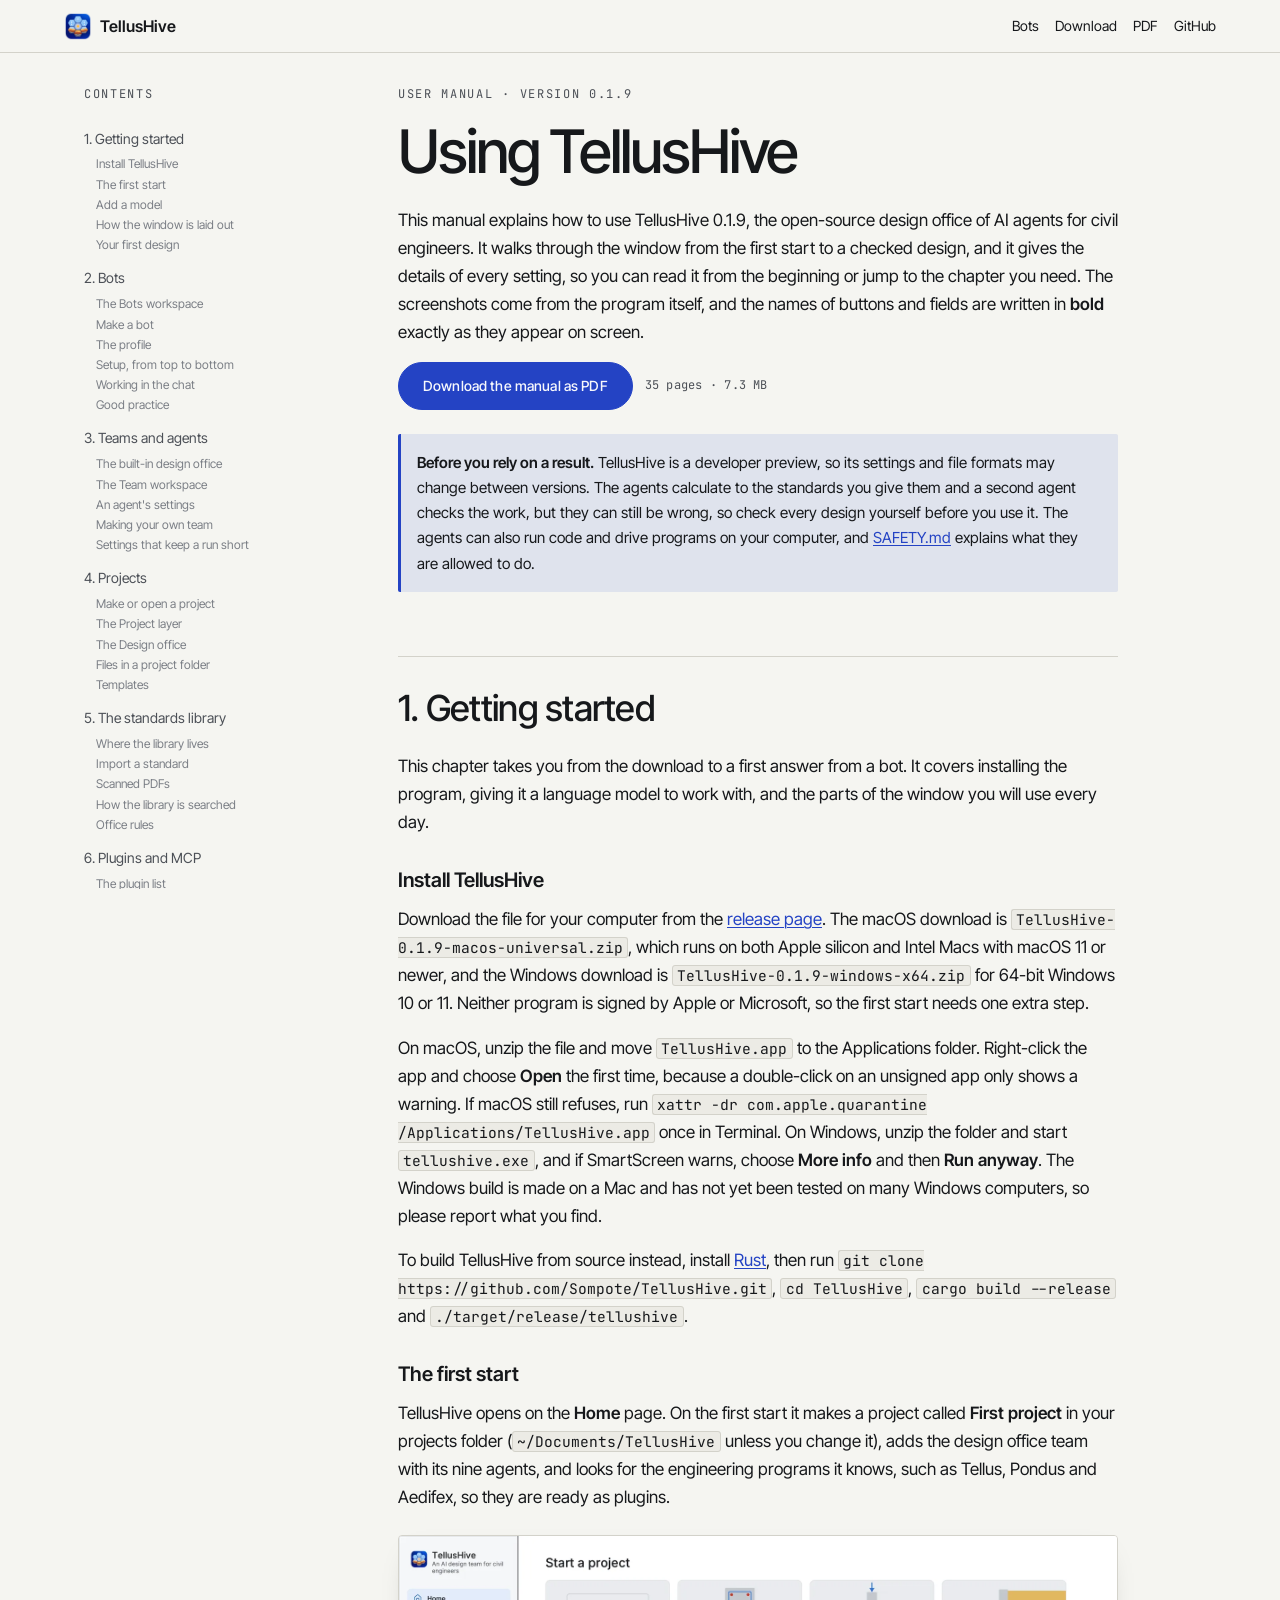
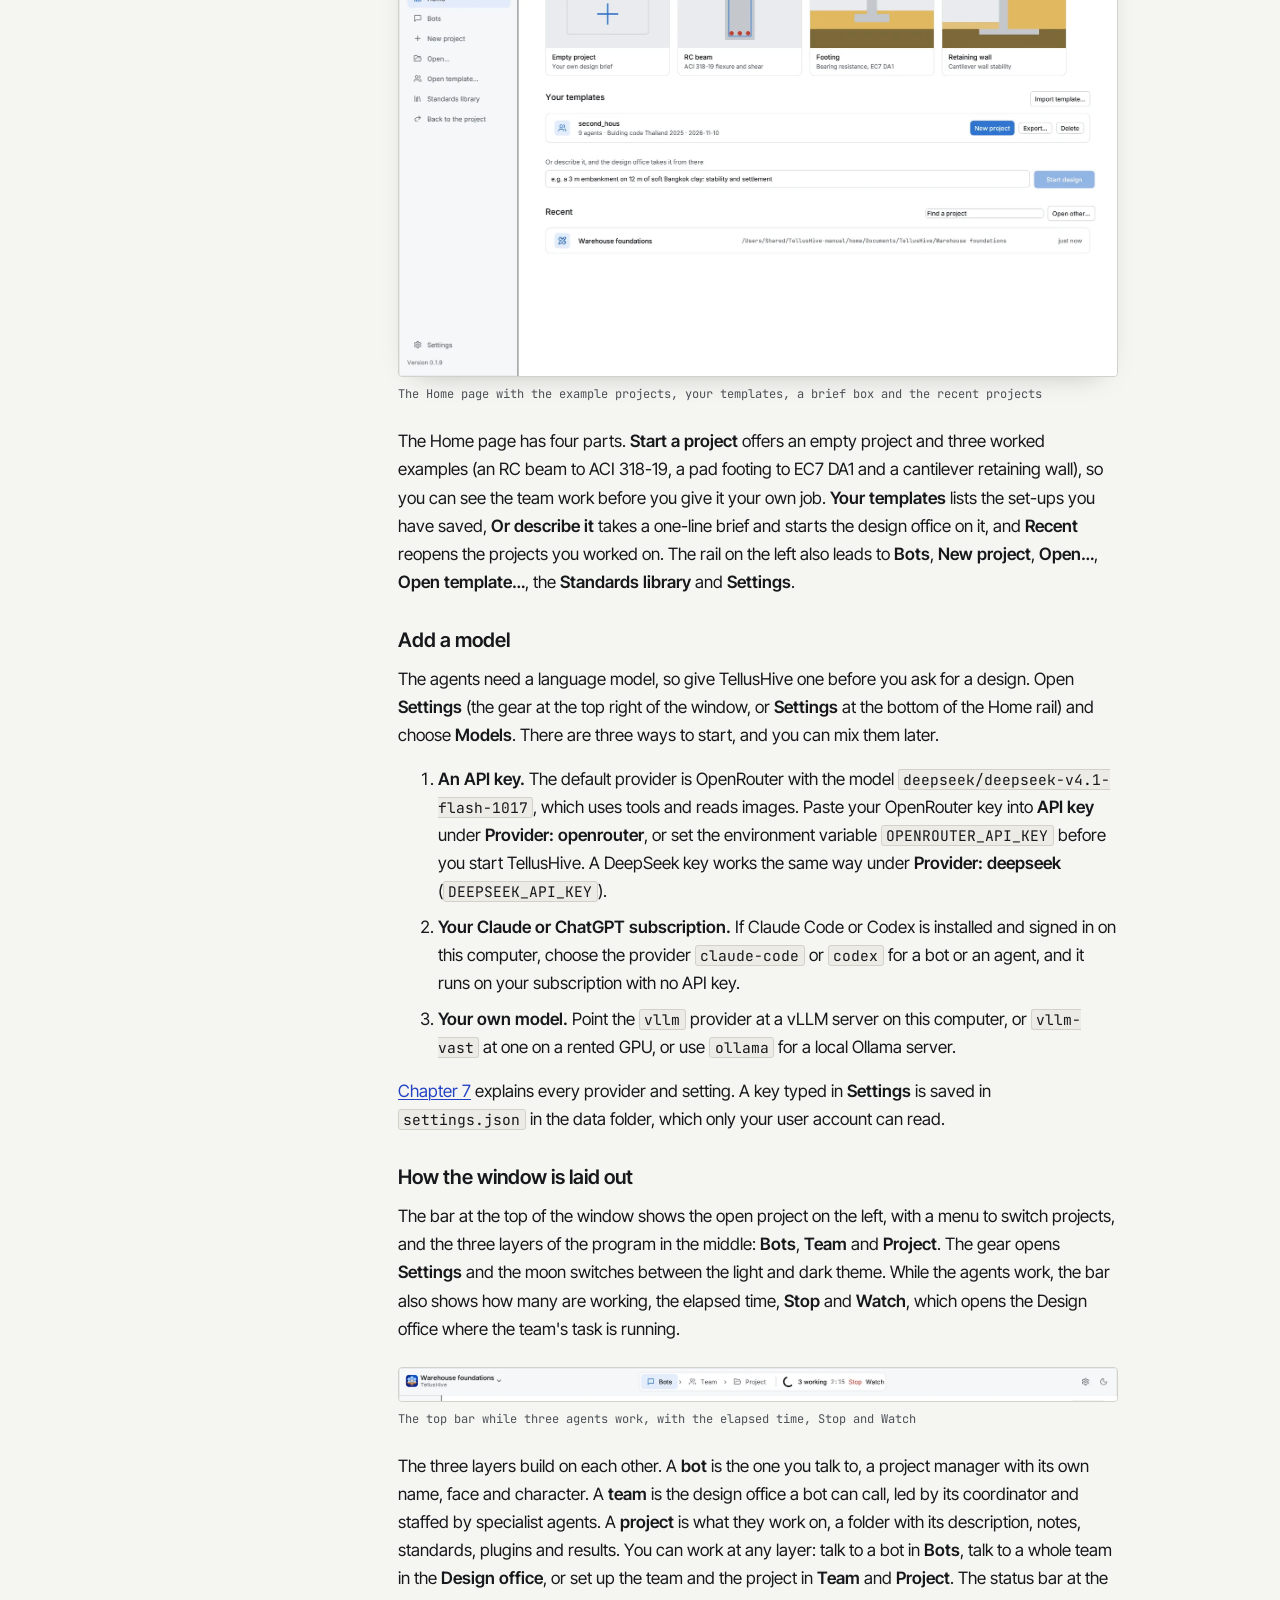
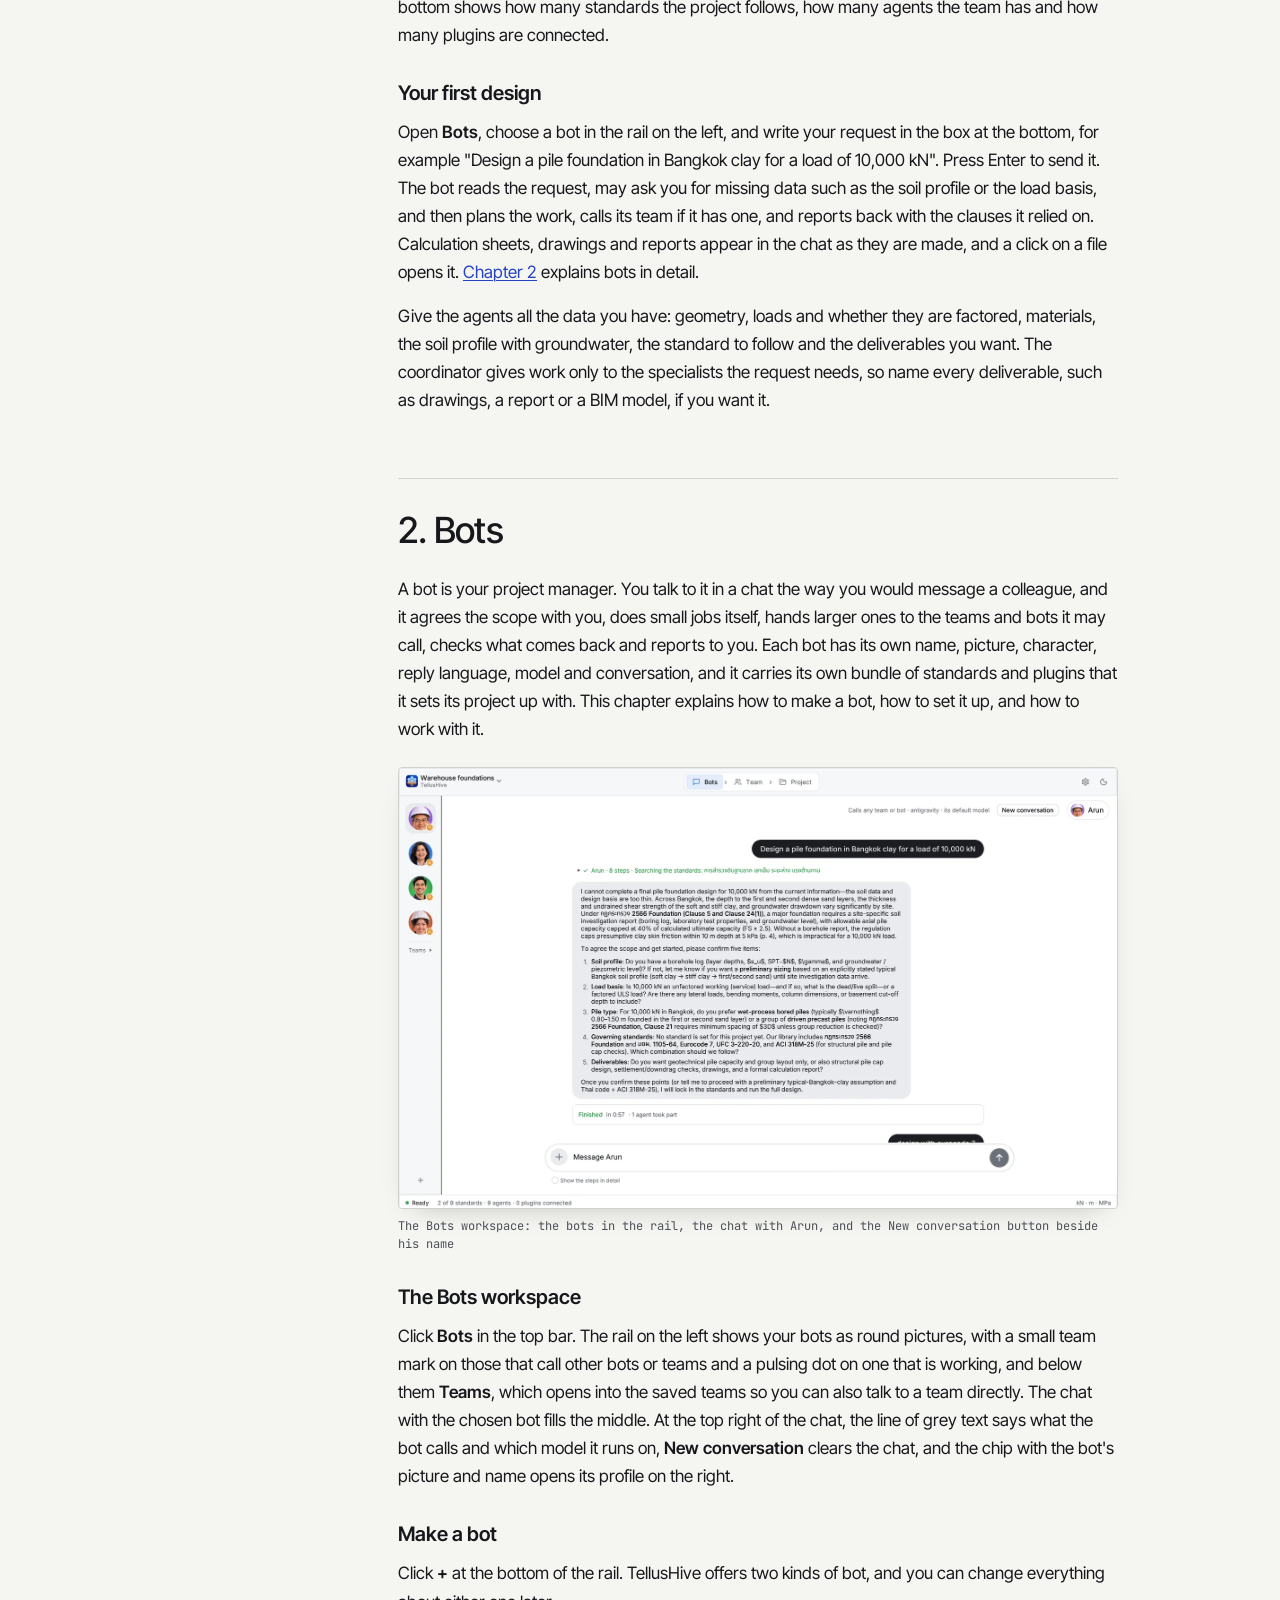
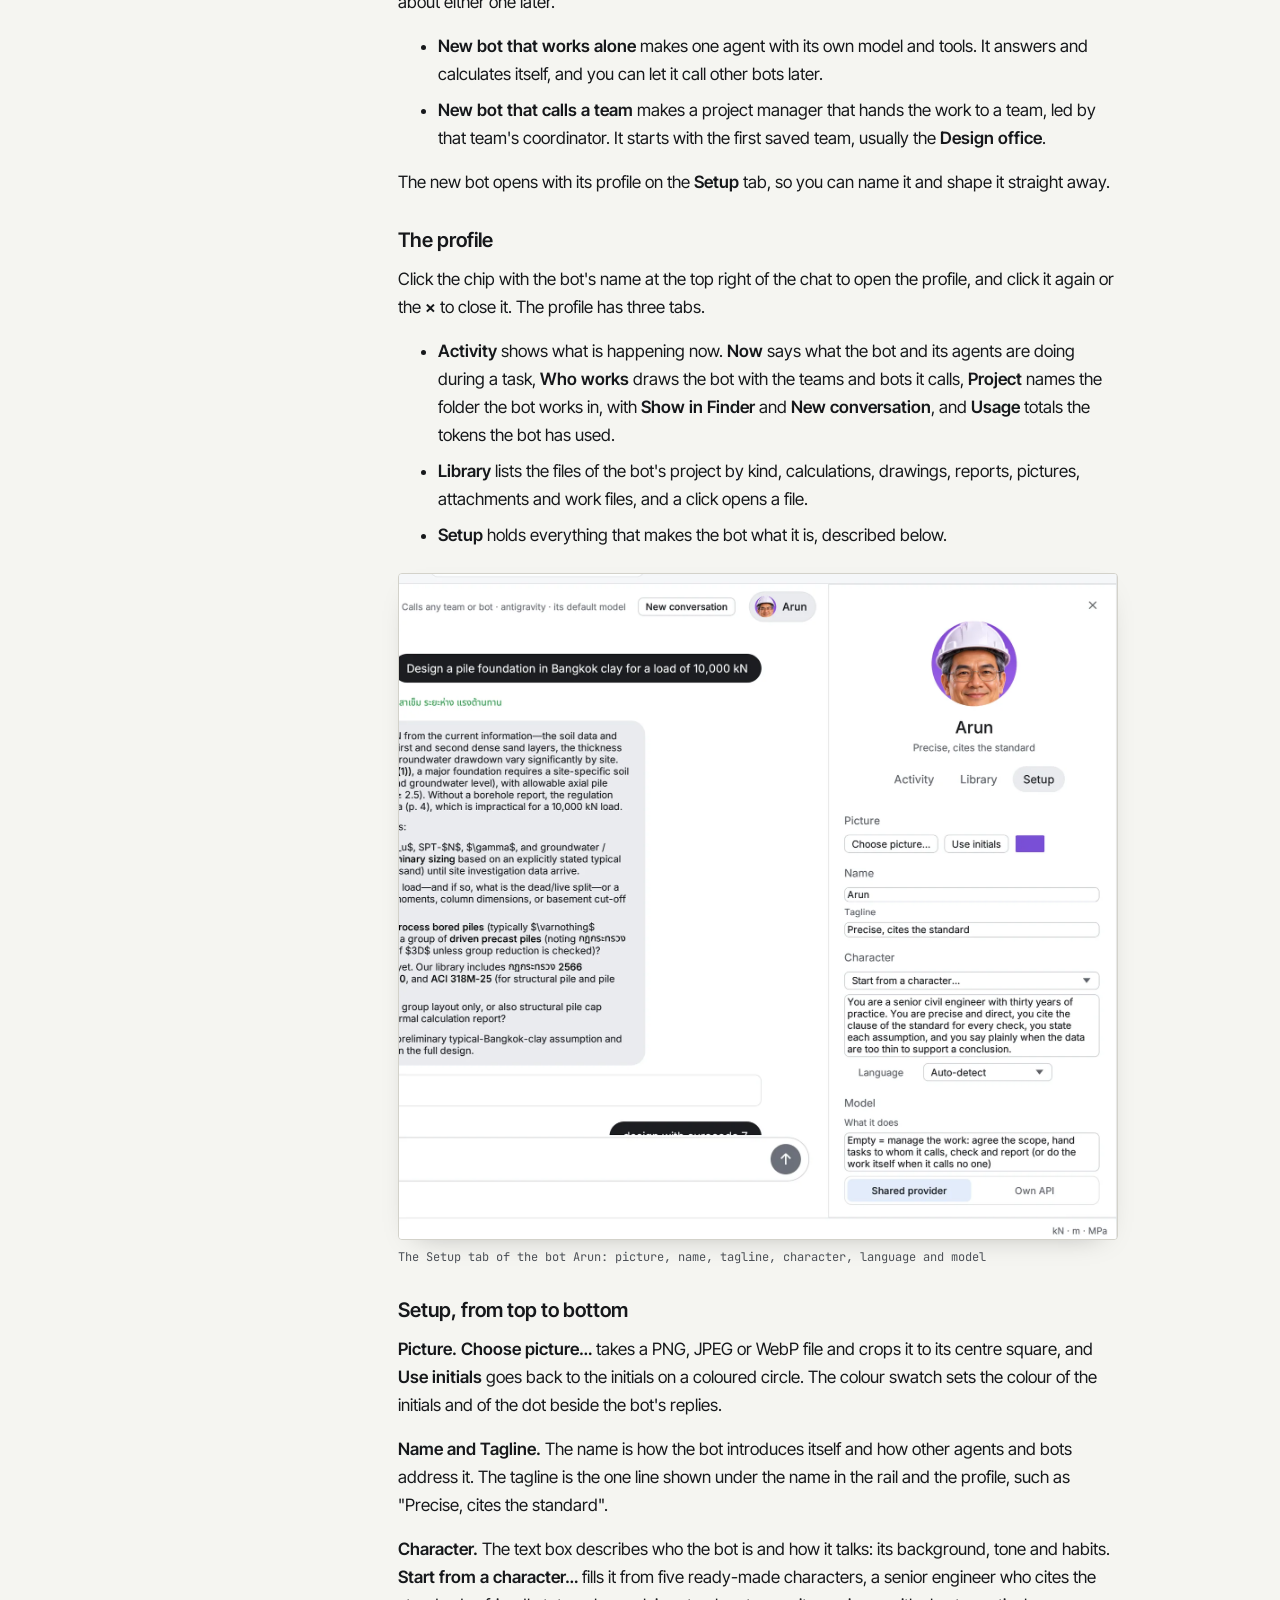
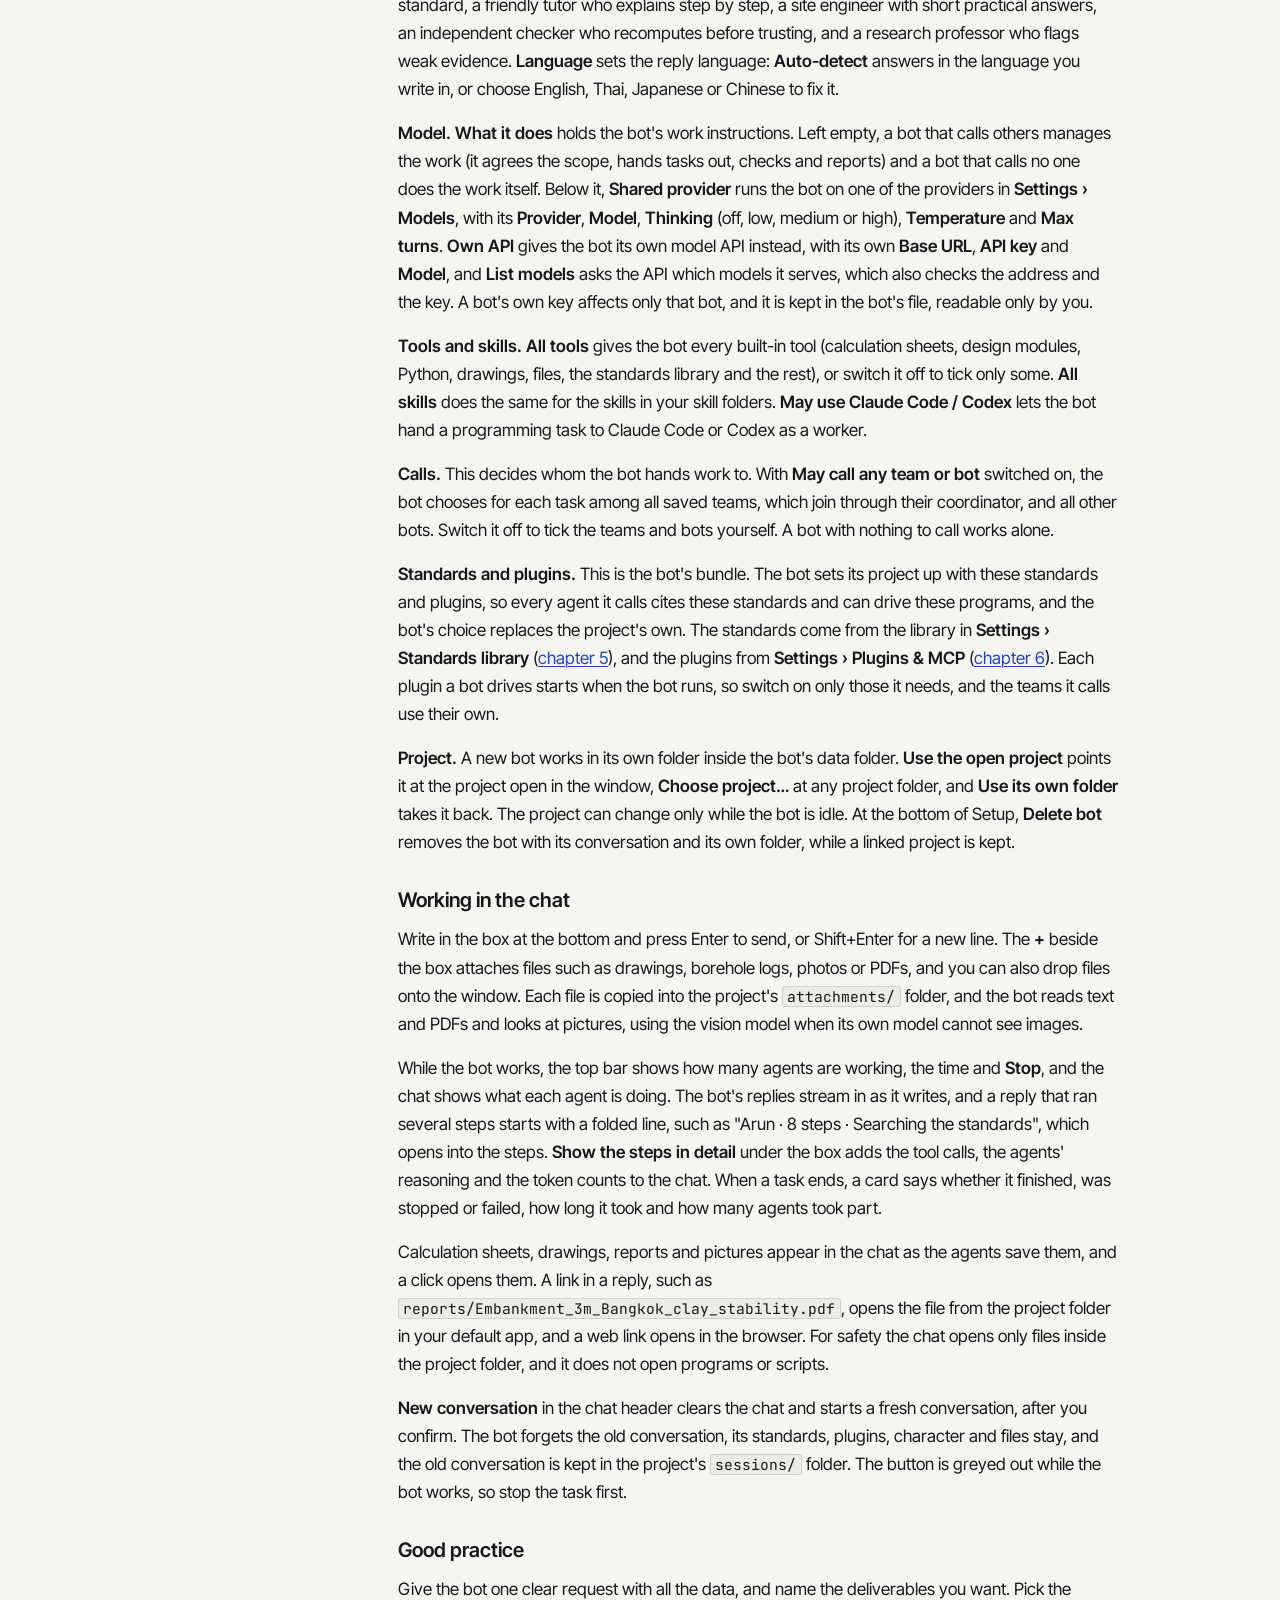
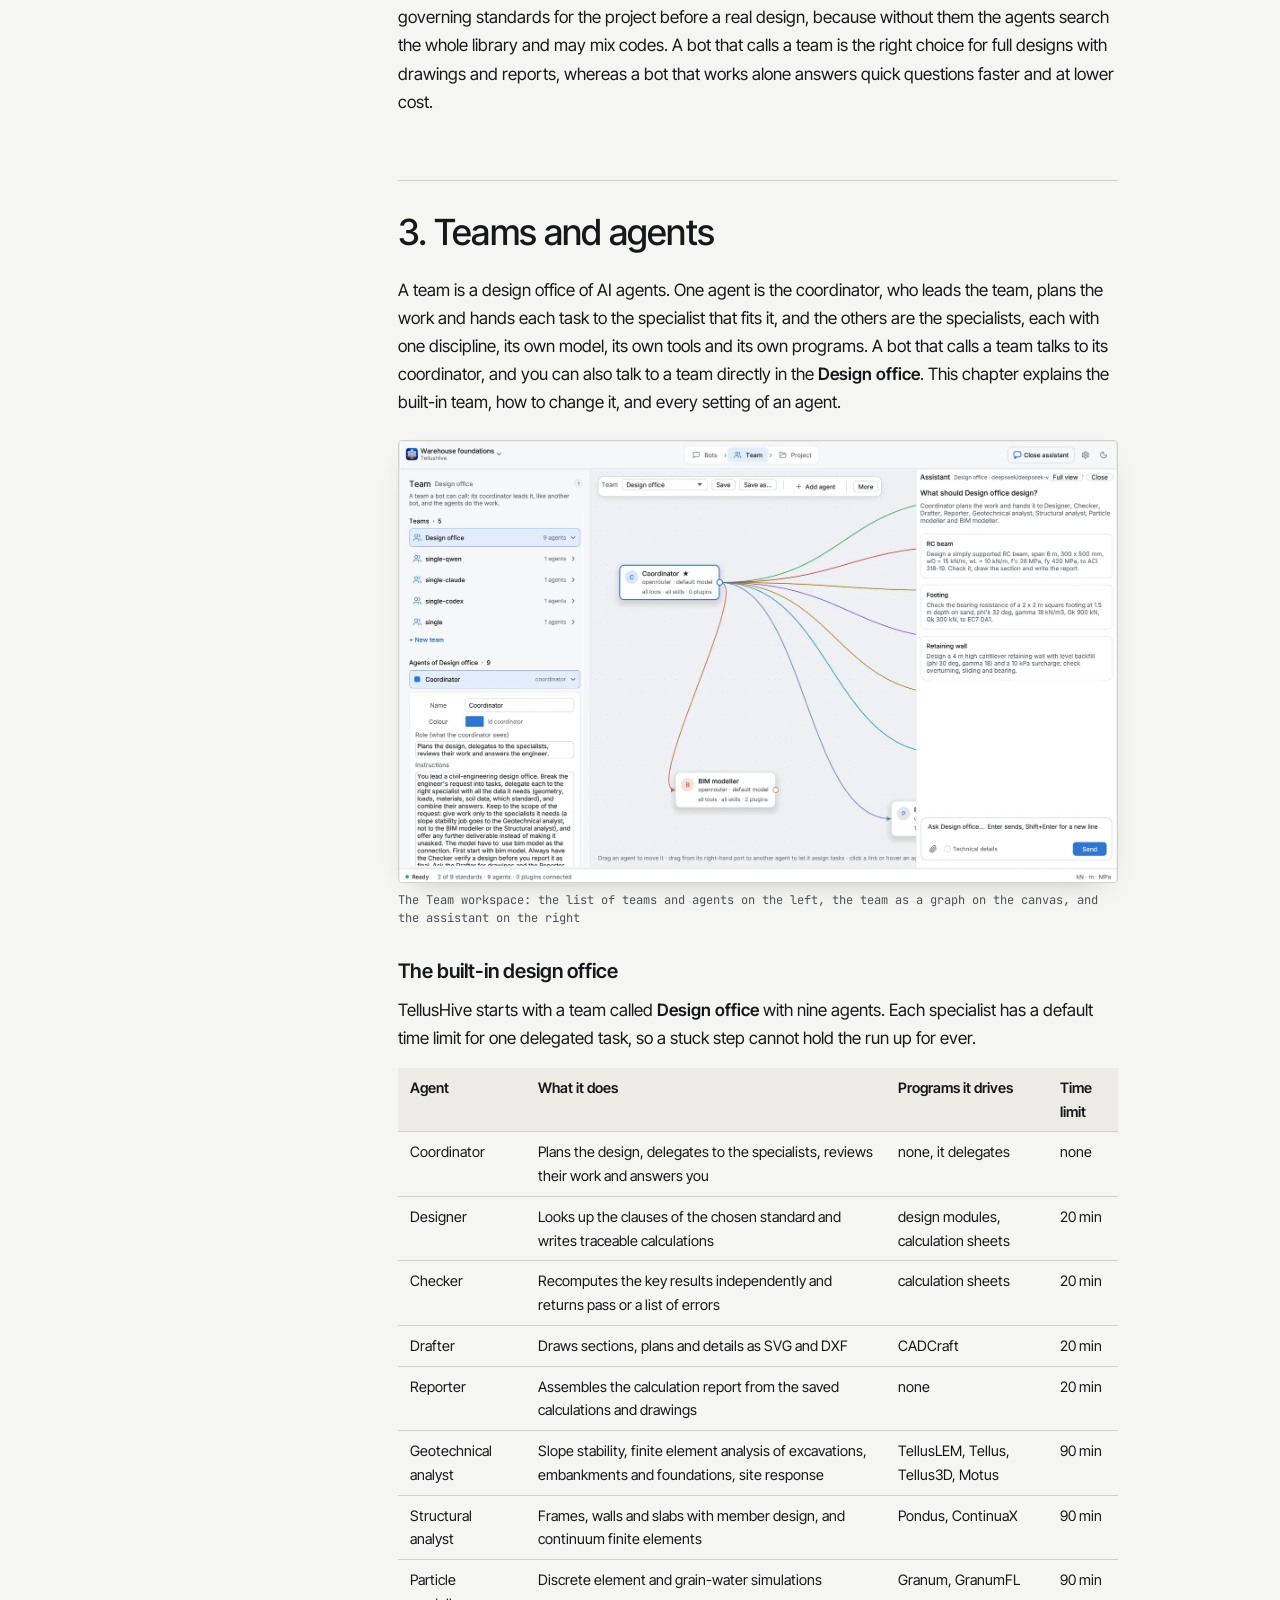
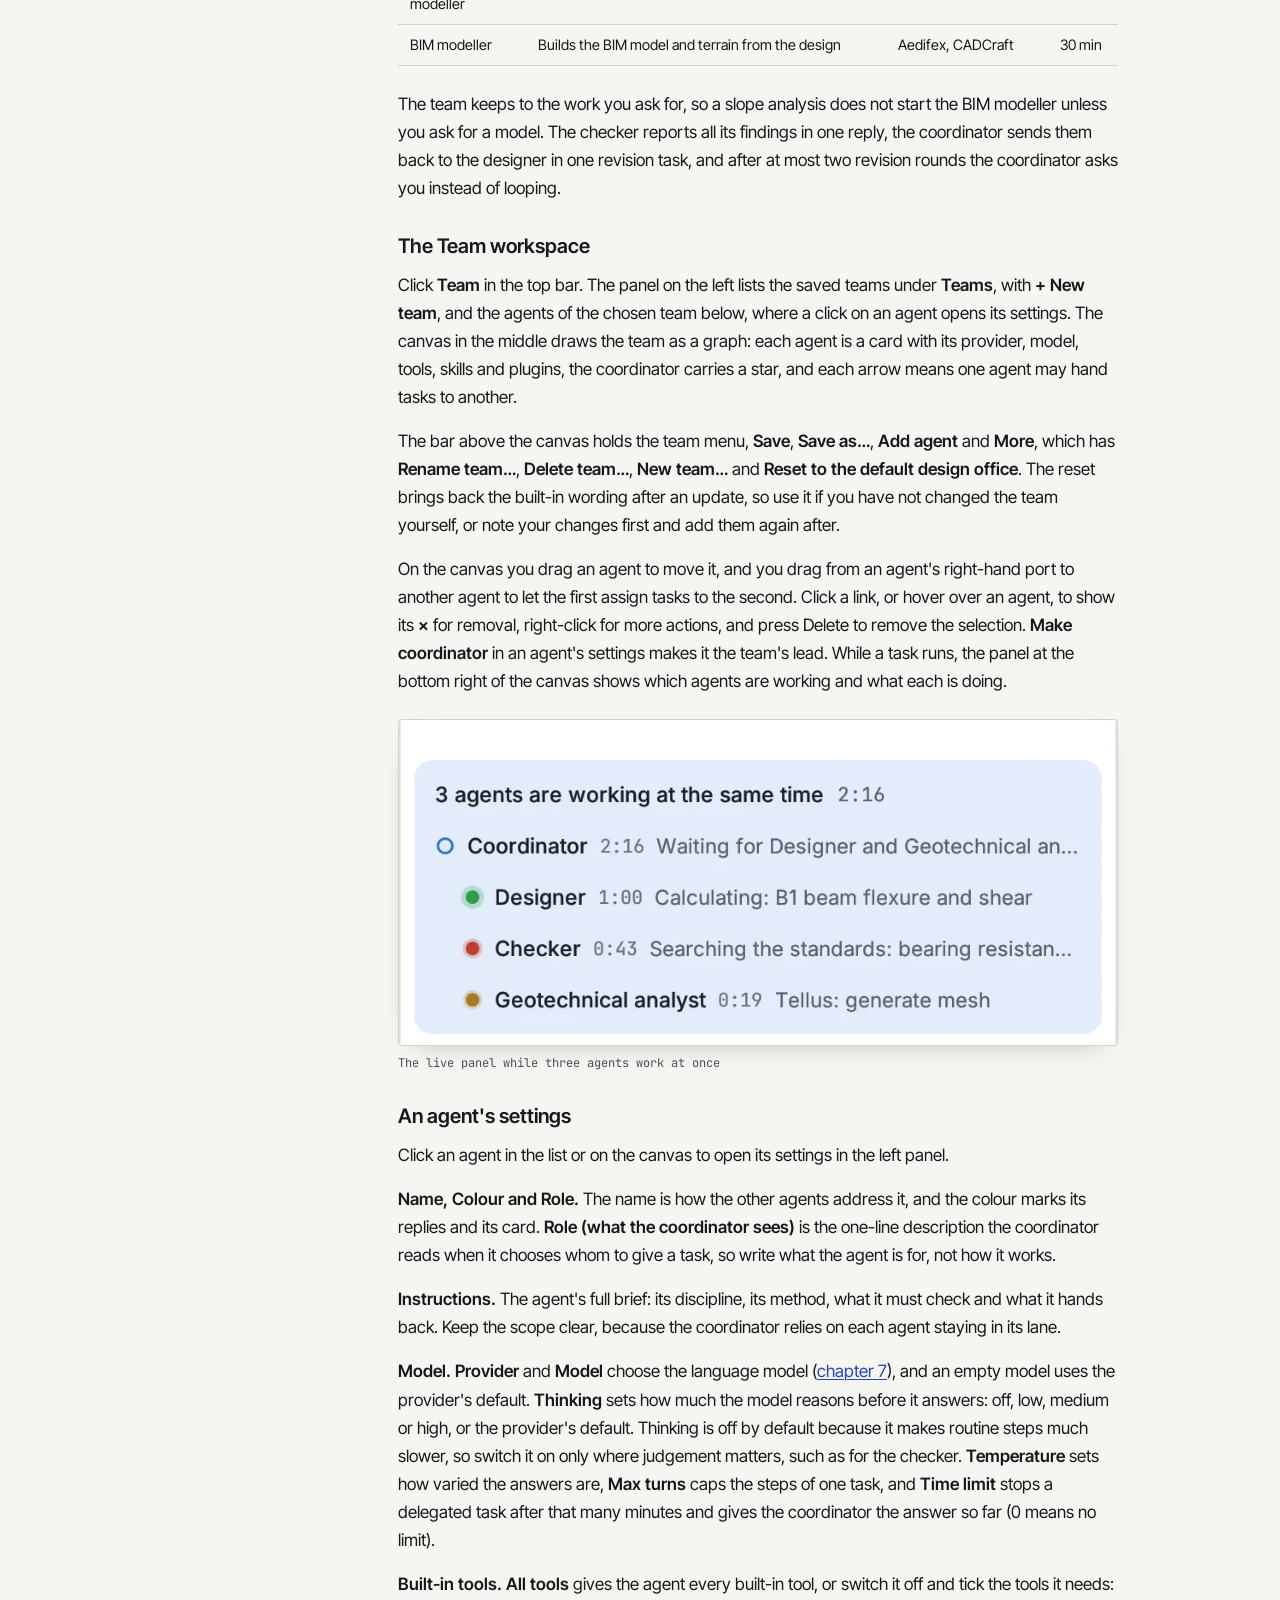
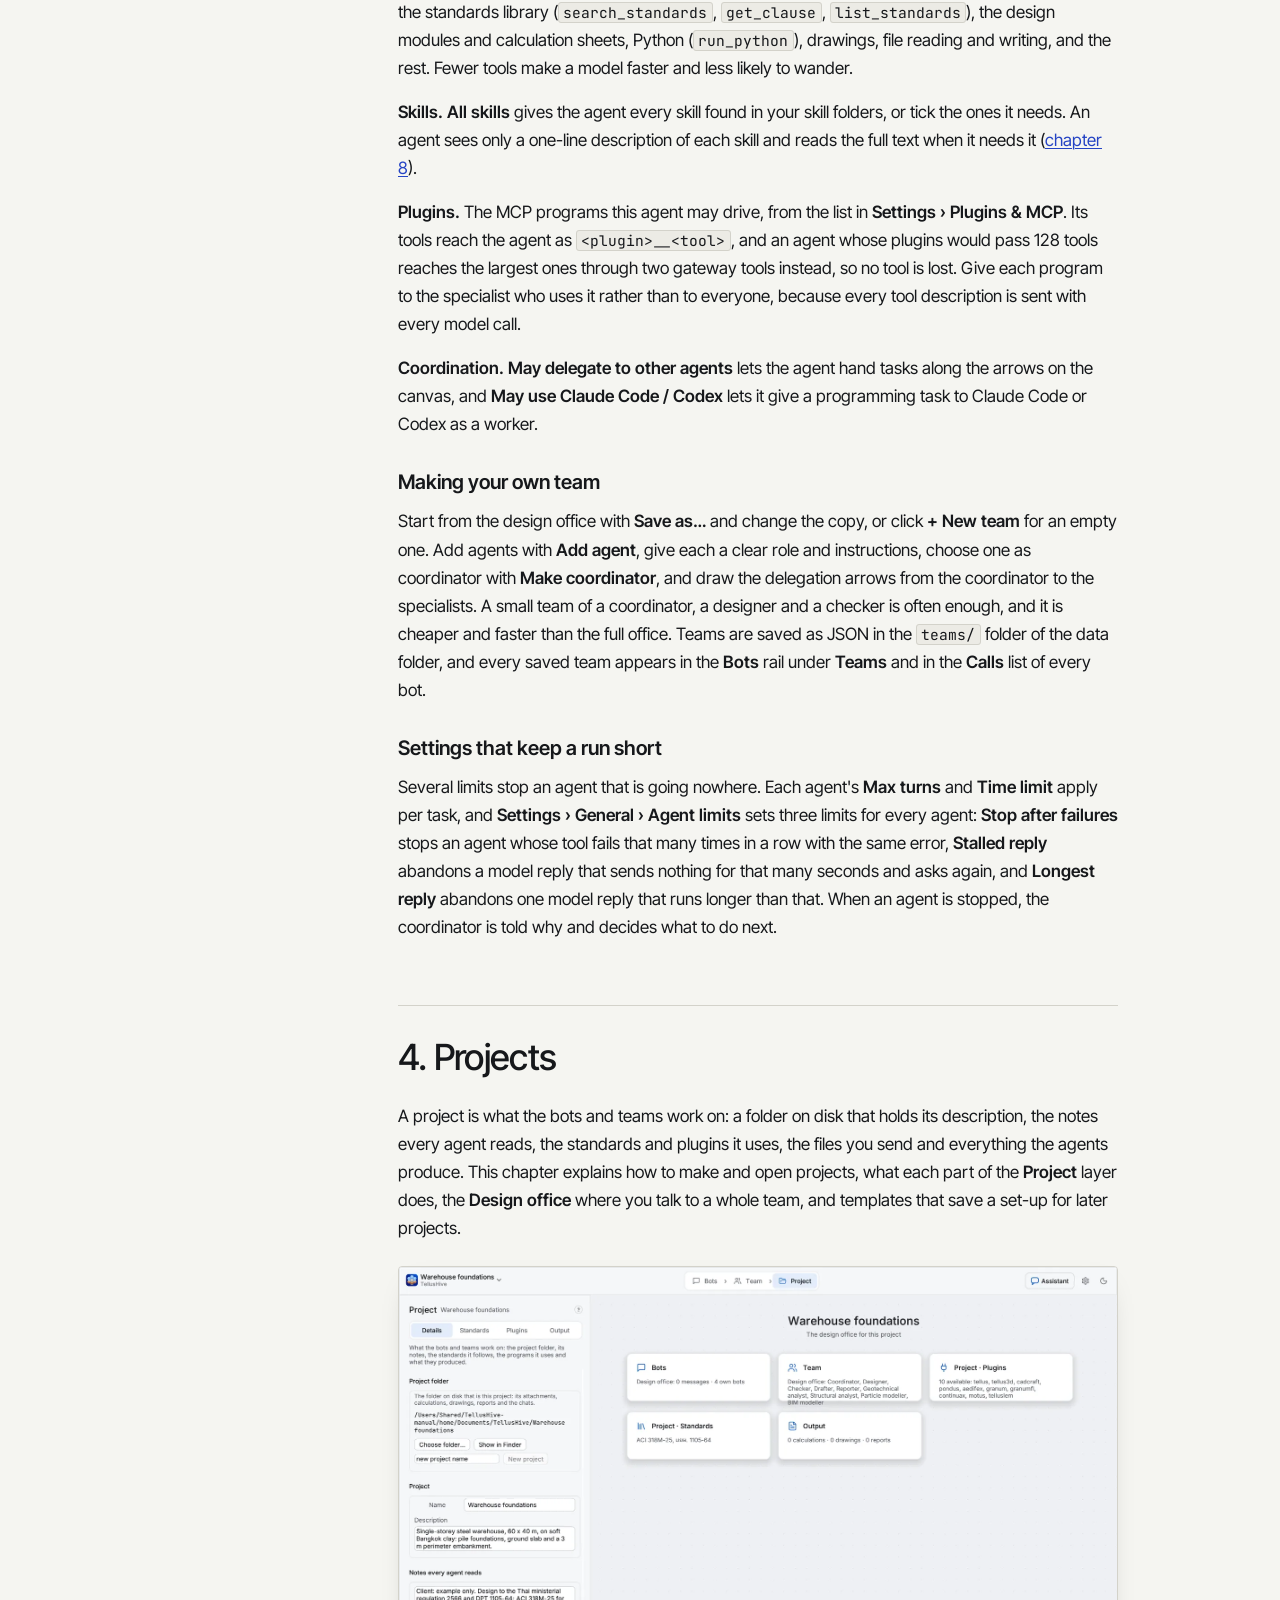
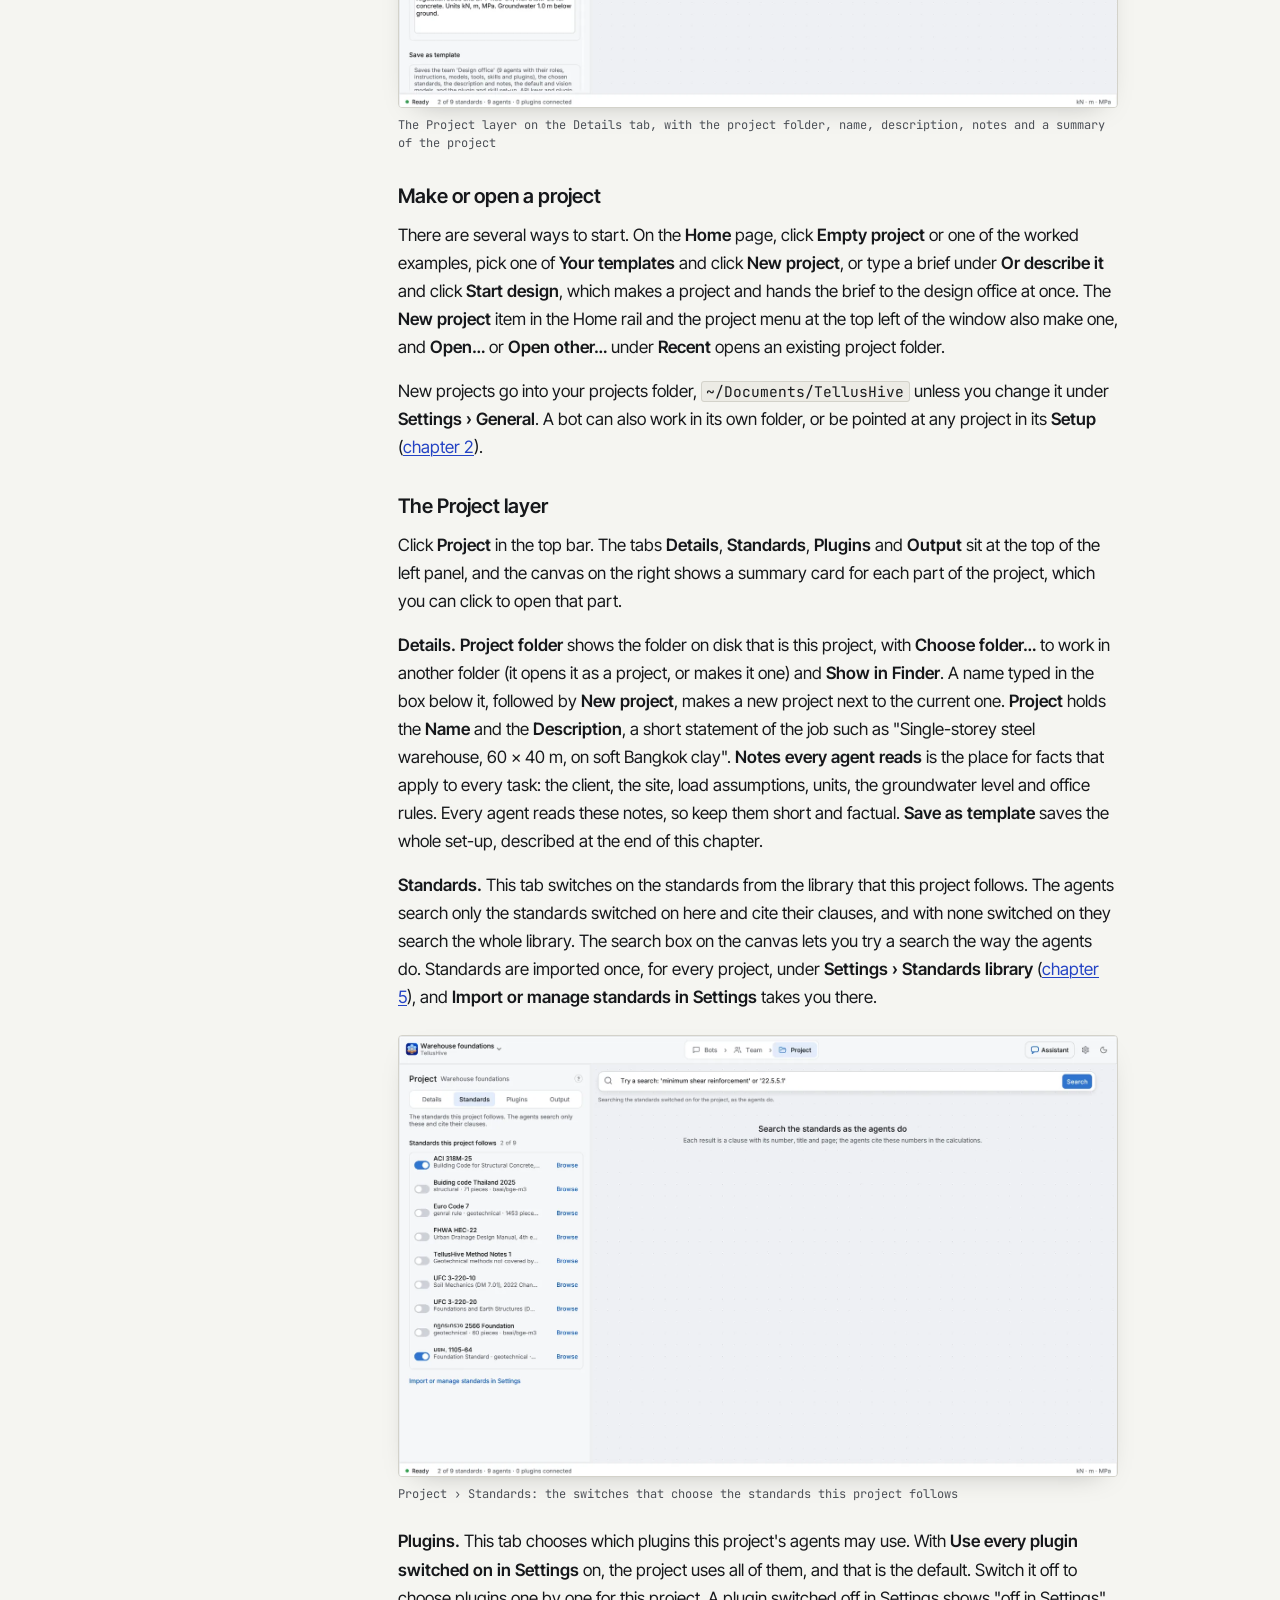
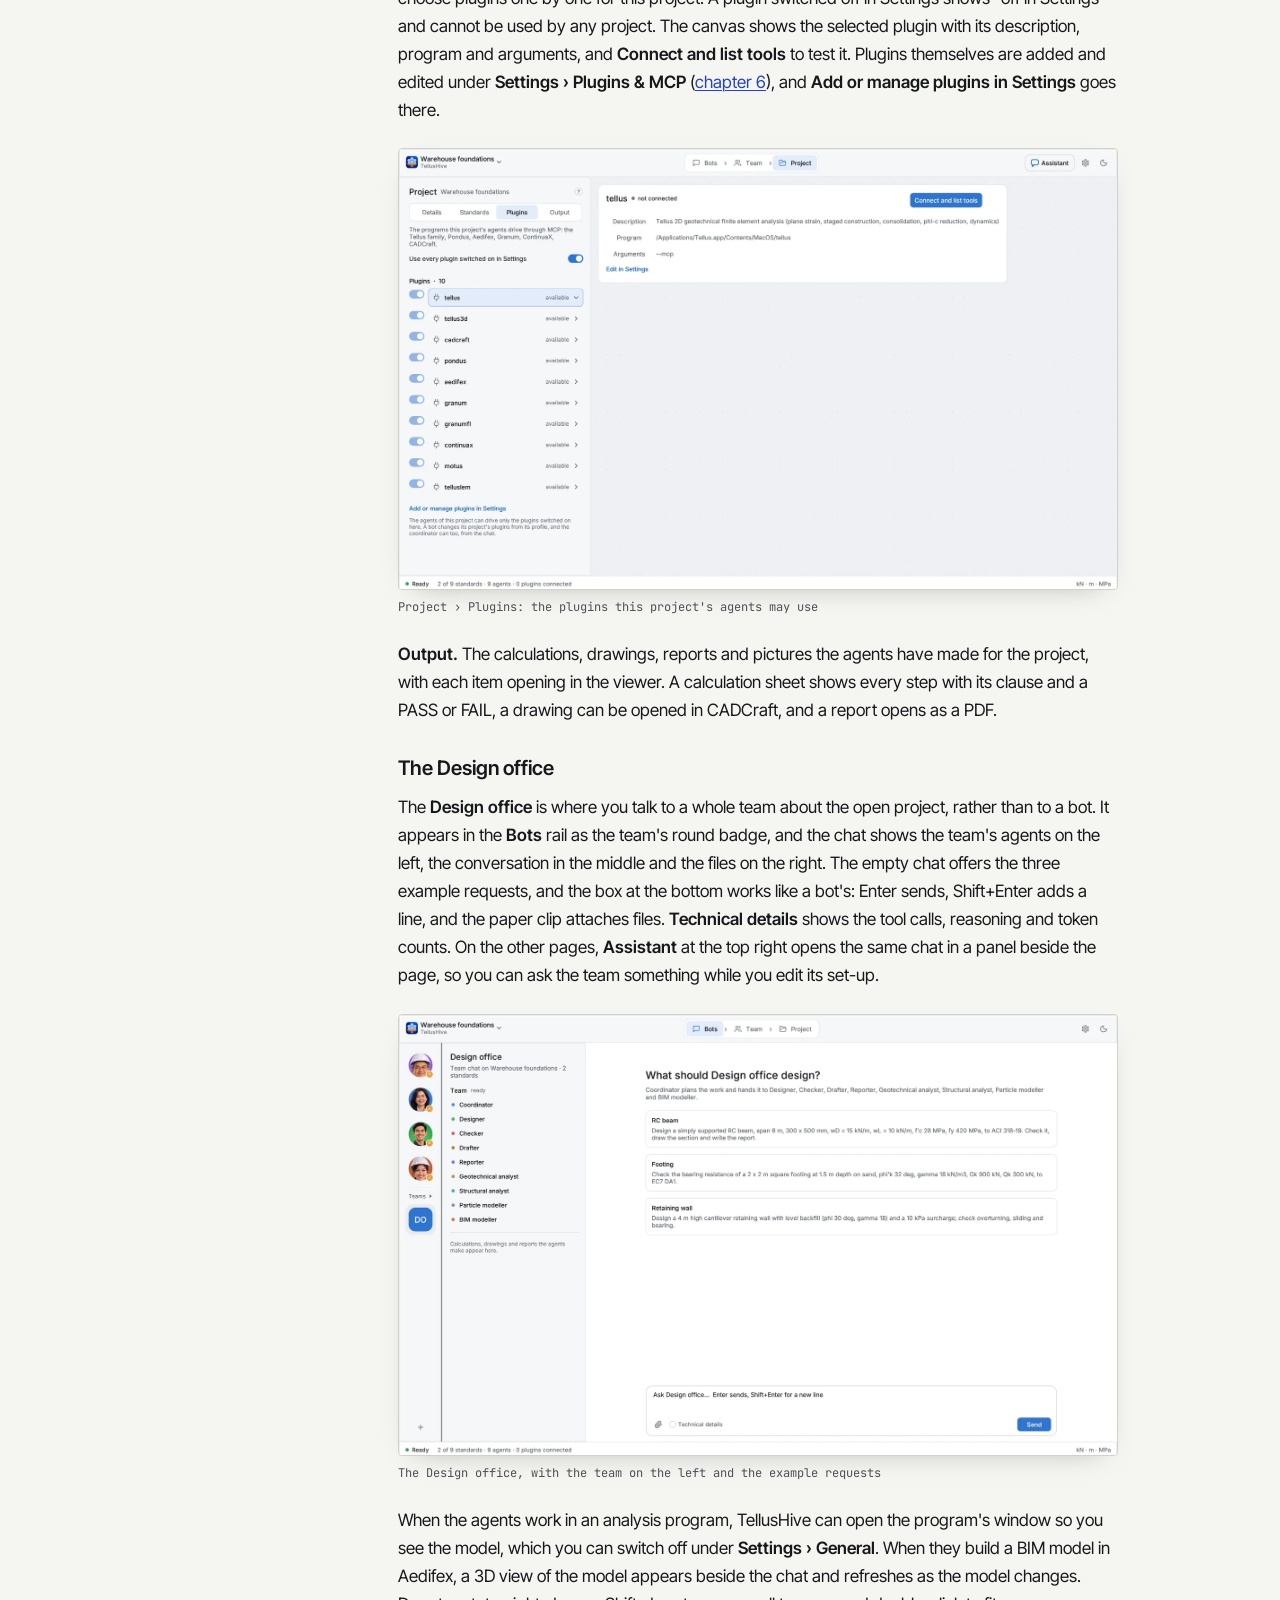
==== web/manual/index.html @ 59a04ca8 "User manual, in Markdown, PDF and on the website manual/ holds the TellusHive 0.1.9 user manual: an " ====
<!doctype html>
<html lang="en">
<head>
  <meta charset="utf-8">
  <meta name="viewport" content="width=device-width, initial-scale=1">
  <title>User manual · TellusHive</title>
  <meta name="description" content="How to use TellusHive 0.1.9: bots, teams and agents, projects, the standards library, plugins and MCP, models and providers, and troubleshooting.">
  <link rel="icon" href="../assets/icon.png">
  <link rel="preconnect" href="https://fonts.googleapis.com">
  <link rel="preconnect" href="https://fonts.gstatic.com" crossorigin>
  <link href="https://fonts.googleapis.com/css2?family=Inter+Tight:wght@400;500;600&family=Instrument+Serif:ital@0;1&family=JetBrains+Mono:wght@400;500&family=Noto+Sans+Thai:wght@400;500&display=swap" rel="stylesheet">
  <link rel="stylesheet" href="../styles.css">
  <link rel="stylesheet" href="manual.css">
</head>
<body>
  <a class="skip" href="#main">Skip to content</a>
  <header class="bar" id="top">
    <a class="bar__brand link" href="../" aria-label="TellusHive home">
      <img src="../assets/icon.png" alt="" width="28" height="28">
      <span>TellusHive</span>
    </a>
    <nav class="bar__nav" aria-label="Site">
      <a class="link" href="../#bots">Bots</a>
      <a class="link" href="../#download">Download</a>
      <a class="link" href="TellusHive-manual-0.1.9.pdf">PDF</a>
      <a class="link" href="https://github.com/Sompote/TellusHive">GitHub</a>
    </nav>
  </header>
  <div class="man">
    <aside class="man__toc" aria-label="Contents">
      <p class="eyebrow mono">Contents</p>
      <ol><li><a href="#1-getting-started">1. Getting started</a><ol><li><a href="#1-getting-started--install-tellushive">Install TellusHive</a></li><li><a href="#1-getting-started--the-first-start">The first start</a></li><li><a href="#1-getting-started--add-a-model">Add a model</a></li><li><a href="#1-getting-started--how-the-window-is-laid-out">How the window is laid out</a></li><li><a href="#1-getting-started--your-first-design">Your first design</a></li></ol></li><li><a href="#2-bots">2. Bots</a><ol><li><a href="#2-bots--the-bots-workspace">The Bots workspace</a></li><li><a href="#2-bots--make-a-bot">Make a bot</a></li><li><a href="#2-bots--the-profile">The profile</a></li><li><a href="#2-bots--setup-from-top-to-bottom">Setup, from top to bottom</a></li><li><a href="#2-bots--working-in-the-chat">Working in the chat</a></li><li><a href="#2-bots--good-practice">Good practice</a></li></ol></li><li><a href="#3-teams-and-agents">3. Teams and agents</a><ol><li><a href="#3-teams-and-agents--the-built-in-design-office">The built-in design office</a></li><li><a href="#3-teams-and-agents--the-team-workspace">The Team workspace</a></li><li><a href="#3-teams-and-agents--an-agent-s-settings">An agent&#x27;s settings</a></li><li><a href="#3-teams-and-agents--making-your-own-team">Making your own team</a></li><li><a href="#3-teams-and-agents--settings-that-keep-a-run-short">Settings that keep a run short</a></li></ol></li><li><a href="#4-projects">4. Projects</a><ol><li><a href="#4-projects--make-or-open-a-project">Make or open a project</a></li><li><a href="#4-projects--the-project-layer">The Project layer</a></li><li><a href="#4-projects--the-design-office">The Design office</a></li><li><a href="#4-projects--files-in-a-project-folder">Files in a project folder</a></li><li><a href="#4-projects--templates">Templates</a></li></ol></li><li><a href="#5-the-standards-library">5. The standards library</a><ol><li><a href="#5-the-standards-library--where-the-library-lives">Where the library lives</a></li><li><a href="#5-the-standards-library--import-a-standard">Import a standard</a></li><li><a href="#5-the-standards-library--scanned-pdfs">Scanned PDFs</a></li><li><a href="#5-the-standards-library--how-the-library-is-searched">How the library is searched</a></li><li><a href="#5-the-standards-library--office-rules">Office rules</a></li></ol></li><li><a href="#6-plugins-and-mcp">6. Plugins and MCP</a><ol><li><a href="#6-plugins-and-mcp--the-plugin-list">The plugin list</a></li><li><a href="#6-plugins-and-mcp--add-a-plugin">Add a plugin</a></li><li><a href="#6-plugins-and-mcp--test-inspect-and-remove-a-plugin">Test, inspect and remove a plugin</a></li><li><a href="#6-plugins-and-mcp--who-may-use-a-plugin">Who may use a plugin</a></li><li><a href="#6-plugins-and-mcp--let-other-agents-talk-to-your-bots">Let other agents talk to your bots</a></li></ol></li><li><a href="#7-models-and-providers">7. Models and providers</a><ol><li><a href="#7-models-and-providers--the-models-page">The Models page</a></li><li><a href="#7-models-and-providers--the-providers">The providers</a></li><li><a href="#7-models-and-providers--claude-code-codex-and-antigravity-as-a-model">Claude Code, Codex and Antigravity as a model</a></li><li><a href="#7-models-and-providers--your-own-model-on-vllm">Your own model on vLLM</a></li><li><a href="#7-models-and-providers--thinking">Thinking</a></li><li><a href="#7-models-and-providers--a-bot-s-own-api">A bot&#x27;s own API</a></li><li><a href="#7-models-and-providers--token-use">Token use</a></li></ol></li><li><a href="#8-skills-and-general-settings">8. Skills and general settings</a><ol><li><a href="#8-skills-and-general-settings--skills">Skills</a></li><li><a href="#8-skills-and-general-settings--general">General</a></li></ol></li><li><a href="#9-the-cloud-server-and-the-iphone-app">9. The cloud server and the iPhone app</a><ol><li><a href="#9-the-cloud-server-and-the-iphone-app--the-server">The server</a></li><li><a href="#9-the-cloud-server-and-the-iphone-app--a-safe-address">A safe address</a></li><li><a href="#9-the-cloud-server-and-the-iphone-app--the-iphone-app">The iPhone app</a></li></ol></li><li><a href="#10-command-line-data-and-troubleshooting">10. Command line, data and troubleshooting</a><ol><li><a href="#10-command-line-data-and-troubleshooting--commands">Commands</a></li><li><a href="#10-command-line-data-and-troubleshooting--where-tellushive-keeps-its-files">Where TellusHive keeps its files</a></li><li><a href="#10-command-line-data-and-troubleshooting--troubleshooting">Troubleshooting</a></li></ol></li></ol>
    </aside>
    <main id="main" class="man__body">
      <p class="eyebrow mono">User manual &middot; Version 0.1.9</p>
      <h1 class="man__title">Using TellusHive</h1>
      <p>This manual explains how to use TellusHive 0.1.9, the open-source design office of AI agents for civil engineers. It walks through the window from the first start to a checked design, and it gives the details of every setting, so you can read it from the beginning or jump to the chapter you need. The screenshots come from the program itself, and the names of buttons and fields are written in <strong>bold</strong> exactly as they appear on screen.</p>
      <p class="man__pdf"><a class="btn btn--primary" href="TellusHive-manual-0.1.9.pdf" download>Download the manual as PDF</a> <span class="muted mono">35 pages &middot; 7.3 MB</span></p>
      <details class="man__mtoc"><summary>Contents</summary><ol><li><a href="#1-getting-started">1. Getting started</a><ol><li><a href="#1-getting-started--install-tellushive">Install TellusHive</a></li><li><a href="#1-getting-started--the-first-start">The first start</a></li><li><a href="#1-getting-started--add-a-model">Add a model</a></li><li><a href="#1-getting-started--how-the-window-is-laid-out">How the window is laid out</a></li><li><a href="#1-getting-started--your-first-design">Your first design</a></li></ol></li><li><a href="#2-bots">2. Bots</a><ol><li><a href="#2-bots--the-bots-workspace">The Bots workspace</a></li><li><a href="#2-bots--make-a-bot">Make a bot</a></li><li><a href="#2-bots--the-profile">The profile</a></li><li><a href="#2-bots--setup-from-top-to-bottom">Setup, from top to bottom</a></li><li><a href="#2-bots--working-in-the-chat">Working in the chat</a></li><li><a href="#2-bots--good-practice">Good practice</a></li></ol></li><li><a href="#3-teams-and-agents">3. Teams and agents</a><ol><li><a href="#3-teams-and-agents--the-built-in-design-office">The built-in design office</a></li><li><a href="#3-teams-and-agents--the-team-workspace">The Team workspace</a></li><li><a href="#3-teams-and-agents--an-agent-s-settings">An agent&#x27;s settings</a></li><li><a href="#3-teams-and-agents--making-your-own-team">Making your own team</a></li><li><a href="#3-teams-and-agents--settings-that-keep-a-run-short">Settings that keep a run short</a></li></ol></li><li><a href="#4-projects">4. Projects</a><ol><li><a href="#4-projects--make-or-open-a-project">Make or open a project</a></li><li><a href="#4-projects--the-project-layer">The Project layer</a></li><li><a href="#4-projects--the-design-office">The Design office</a></li><li><a href="#4-projects--files-in-a-project-folder">Files in a project folder</a></li><li><a href="#4-projects--templates">Templates</a></li></ol></li><li><a href="#5-the-standards-library">5. The standards library</a><ol><li><a href="#5-the-standards-library--where-the-library-lives">Where the library lives</a></li><li><a href="#5-the-standards-library--import-a-standard">Import a standard</a></li><li><a href="#5-the-standards-library--scanned-pdfs">Scanned PDFs</a></li><li><a href="#5-the-standards-library--how-the-library-is-searched">How the library is searched</a></li><li><a href="#5-the-standards-library--office-rules">Office rules</a></li></ol></li><li><a href="#6-plugins-and-mcp">6. Plugins and MCP</a><ol><li><a href="#6-plugins-and-mcp--the-plugin-list">The plugin list</a></li><li><a href="#6-plugins-and-mcp--add-a-plugin">Add a plugin</a></li><li><a href="#6-plugins-and-mcp--test-inspect-and-remove-a-plugin">Test, inspect and remove a plugin</a></li><li><a href="#6-plugins-and-mcp--who-may-use-a-plugin">Who may use a plugin</a></li><li><a href="#6-plugins-and-mcp--let-other-agents-talk-to-your-bots">Let other agents talk to your bots</a></li></ol></li><li><a href="#7-models-and-providers">7. Models and providers</a><ol><li><a href="#7-models-and-providers--the-models-page">The Models page</a></li><li><a href="#7-models-and-providers--the-providers">The providers</a></li><li><a href="#7-models-and-providers--claude-code-codex-and-antigravity-as-a-model">Claude Code, Codex and Antigravity as a model</a></li><li><a href="#7-models-and-providers--your-own-model-on-vllm">Your own model on vLLM</a></li><li><a href="#7-models-and-providers--thinking">Thinking</a></li><li><a href="#7-models-and-providers--a-bot-s-own-api">A bot&#x27;s own API</a></li><li><a href="#7-models-and-providers--token-use">Token use</a></li></ol></li><li><a href="#8-skills-and-general-settings">8. Skills and general settings</a><ol><li><a href="#8-skills-and-general-settings--skills">Skills</a></li><li><a href="#8-skills-and-general-settings--general">General</a></li></ol></li><li><a href="#9-the-cloud-server-and-the-iphone-app">9. The cloud server and the iPhone app</a><ol><li><a href="#9-the-cloud-server-and-the-iphone-app--the-server">The server</a></li><li><a href="#9-the-cloud-server-and-the-iphone-app--a-safe-address">A safe address</a></li><li><a href="#9-the-cloud-server-and-the-iphone-app--the-iphone-app">The iPhone app</a></li></ol></li><li><a href="#10-command-line-data-and-troubleshooting">10. Command line, data and troubleshooting</a><ol><li><a href="#10-command-line-data-and-troubleshooting--commands">Commands</a></li><li><a href="#10-command-line-data-and-troubleshooting--where-tellushive-keeps-its-files">Where TellusHive keeps its files</a></li><li><a href="#10-command-line-data-and-troubleshooting--troubleshooting">Troubleshooting</a></li></ol></li></ol></details>
      <div class="man__note"><strong>Before you rely on a result.</strong> TellusHive is a developer preview, so its settings and file formats may change between versions. The agents calculate to the standards you give them and a second agent checks the work, but they can still be wrong, so check every design yourself before you use it. The agents can also run code and drive programs on your computer, and <a href="https://github.com/Sompote/TellusHive/blob/main/SAFETY.md">SAFETY.md</a> explains what they are allowed to do.</div>
      <section class="ch"><h2 class="ch-title" id="1-getting-started">1. Getting started</h2>
<p>This chapter takes you from the download to a first answer from a bot. It covers installing the program, giving it a language model to work with, and the parts of the window you will use every day.</p>
<h3 id="1-getting-started--install-tellushive">Install TellusHive</h3>
<p>Download the file for your computer from the <a href="https://github.com/Sompote/TellusHive/releases/latest">release page</a>. The macOS download is <code>TellusHive-0.1.9-macos-universal.zip</code>, which runs on both Apple silicon and Intel Macs with macOS 11 or newer, and the Windows download is <code>TellusHive-0.1.9-windows-x64.zip</code> for 64-bit Windows 10 or 11. Neither program is signed by Apple or Microsoft, so the first start needs one extra step.</p>
<p>On macOS, unzip the file and move <code>TellusHive.app</code> to the Applications folder. Right-click the app and choose <strong>Open</strong> the first time, because a double-click on an unsigned app only shows a warning. If macOS still refuses, run <code>xattr -dr com.apple.quarantine /Applications/TellusHive.app</code> once in Terminal. On Windows, unzip the folder and start <code>tellushive.exe</code>, and if SmartScreen warns, choose <strong>More info</strong> and then <strong>Run anyway</strong>. The Windows build is made on a Mac and has not yet been tested on many Windows computers, so please report what you find.</p>
<p>To build TellusHive from source instead, install <a href="https://rustup.rs">Rust</a>, then run <code>git clone https://github.com/Sompote/TellusHive.git</code>, <code>cd TellusHive</code>, <code>cargo build --release</code> and <code>./target/release/tellushive</code>.</p>
<h3 id="1-getting-started--the-first-start">The first start</h3>
<p>TellusHive opens on the <strong>Home</strong> page. On the first start it makes a project called <strong>First project</strong> in your projects folder (<code>~/Documents/TellusHive</code> unless you change it), adds the design office team with its nine agents, and looks for the engineering programs it knows, such as Tellus, Pondus and Aedifex, so they are ready as plugins.</p>
<figure><img src="images/home.webp" alt="The Home page with the example projects, your templates, a brief box and the recent projects" loading="lazy" decoding="async"><figcaption>The Home page with the example projects, your templates, a brief box and the recent projects</figcaption></figure>
<p>The Home page has four parts. <strong>Start a project</strong> offers an empty project and three worked examples (an RC beam to ACI 318-19, a pad footing to EC7 DA1 and a cantilever retaining wall), so you can see the team work before you give it your own job. <strong>Your templates</strong> lists the set-ups you have saved, <strong>Or describe it</strong> takes a one-line brief and starts the design office on it, and <strong>Recent</strong> reopens the projects you worked on. The rail on the left also leads to <strong>Bots</strong>, <strong>New project</strong>, <strong>Open…</strong>, <strong>Open template…</strong>, the <strong>Standards library</strong> and <strong>Settings</strong>.</p>
<h3 id="1-getting-started--add-a-model">Add a model</h3>
<p>The agents need a language model, so give TellusHive one before you ask for a design. Open <strong>Settings</strong> (the gear at the top right of the window, or <strong>Settings</strong> at the bottom of the Home rail) and choose <strong>Models</strong>. There are three ways to start, and you can mix them later.</p>
<ol>
<li><strong>An API key.</strong> The default provider is OpenRouter with the model <code>deepseek/deepseek-v4.1-flash-1017</code>, which uses tools and reads images. Paste your OpenRouter key into <strong>API key</strong> under <strong>Provider: openrouter</strong>, or set the environment variable <code>OPENROUTER_API_KEY</code> before you start TellusHive. A DeepSeek key works the same way under <strong>Provider: deepseek</strong> (<code>DEEPSEEK_API_KEY</code>).</li>
<li><strong>Your Claude or ChatGPT subscription.</strong> If Claude Code or Codex is installed and signed in on this computer, choose the provider <code>claude-code</code> or <code>codex</code> for a bot or an agent, and it runs on your subscription with no API key.</li>
<li><strong>Your own model.</strong> Point the <code>vllm</code> provider at a vLLM server on this computer, or <code>vllm-vast</code> at one on a rented GPU, or use <code>ollama</code> for a local Ollama server.</li>
</ol>
<p><a href="#7-models-and-providers">Chapter 7</a> explains every provider and setting. A key typed in <strong>Settings</strong> is saved in <code>settings.json</code> in the data folder, which only your user account can read.</p>
<h3 id="1-getting-started--how-the-window-is-laid-out">How the window is laid out</h3>
<p>The bar at the top of the window shows the open project on the left, with a menu to switch projects, and the three layers of the program in the middle: <strong>Bots</strong>, <strong>Team</strong> and <strong>Project</strong>. The gear opens <strong>Settings</strong> and the moon switches between the light and dark theme. While the agents work, the bar also shows how many are working, the elapsed time, <strong>Stop</strong> and <strong>Watch</strong>, which opens the Design office where the team's task is running.</p>
<figure><img src="images/bots-working-bar.webp" alt="The top bar while three agents work, with the elapsed time, Stop and Watch" loading="lazy" decoding="async"><figcaption>The top bar while three agents work, with the elapsed time, Stop and Watch</figcaption></figure>
<p>The three layers build on each other. A <strong>bot</strong> is the one you talk to, a project manager with its own name, face and character. A <strong>team</strong> is the design office a bot can call, led by its coordinator and staffed by specialist agents. A <strong>project</strong> is what they work on, a folder with its description, notes, standards, plugins and results. You can work at any layer: talk to a bot in <strong>Bots</strong>, talk to a whole team in the <strong>Design office</strong>, or set up the team and the project in <strong>Team</strong> and <strong>Project</strong>. The status bar at the bottom shows how many standards the project follows, how many agents the team has and how many plugins are connected.</p>
<h3 id="1-getting-started--your-first-design">Your first design</h3>
<p>Open <strong>Bots</strong>, choose a bot in the rail on the left, and write your request in the box at the bottom, for example "Design a pile foundation in Bangkok clay for a load of 10,000 kN". Press Enter to send it. The bot reads the request, may ask you for missing data such as the soil profile or the load basis, and then plans the work, calls its team if it has one, and reports back with the clauses it relied on. Calculation sheets, drawings and reports appear in the chat as they are made, and a click on a file opens it. <a href="#2-bots">Chapter 2</a> explains bots in detail.</p>
<p>Give the agents all the data you have: geometry, loads and whether they are factored, materials, the soil profile with groundwater, the standard to follow and the deliverables you want. The coordinator gives work only to the specialists the request needs, so name every deliverable, such as drawings, a report or a BIM model, if you want it.</p></section><section class="ch"><h2 class="ch-title" id="2-bots">2. Bots</h2>
<p>A bot is your project manager. You talk to it in a chat the way you would message a colleague, and it agrees the scope with you, does small jobs itself, hands larger ones to the teams and bots it may call, checks what comes back and reports to you. Each bot has its own name, picture, character, reply language, model and conversation, and it carries its own bundle of standards and plugins that it sets its project up with. This chapter explains how to make a bot, how to set it up, and how to work with it.</p>
<figure><img src="images/bots-chat.webp" alt="The Bots workspace: the bots in the rail, the chat with Arun, and the New conversation button beside his name" loading="lazy" decoding="async"><figcaption>The Bots workspace: the bots in the rail, the chat with Arun, and the New conversation button beside his name</figcaption></figure>
<h3 id="2-bots--the-bots-workspace">The Bots workspace</h3>
<p>Click <strong>Bots</strong> in the top bar. The rail on the left shows your bots as round pictures, with a small team mark on those that call other bots or teams and a pulsing dot on one that is working, and below them <strong>Teams</strong>, which opens into the saved teams so you can also talk to a team directly. The chat with the chosen bot fills the middle. At the top right of the chat, the line of grey text says what the bot calls and which model it runs on, <strong>New conversation</strong> clears the chat, and the chip with the bot's picture and name opens its profile on the right.</p>
<h3 id="2-bots--make-a-bot">Make a bot</h3>
<p>Click <strong>+</strong> at the bottom of the rail. TellusHive offers two kinds of bot, and you can change everything about either one later.</p>
<ul>
<li><strong>New bot that works alone</strong> makes one agent with its own model and tools. It answers and calculates itself, and you can let it call other bots later.</li>
<li><strong>New bot that calls a team</strong> makes a project manager that hands the work to a team, led by that team's coordinator. It starts with the first saved team, usually the <strong>Design office</strong>.</li>
</ul>
<p>The new bot opens with its profile on the <strong>Setup</strong> tab, so you can name it and shape it straight away.</p>
<h3 id="2-bots--the-profile">The profile</h3>
<p>Click the chip with the bot's name at the top right of the chat to open the profile, and click it again or the <strong>×</strong> to close it. The profile has three tabs.</p>
<ul>
<li><strong>Activity</strong> shows what is happening now. <strong>Now</strong> says what the bot and its agents are doing during a task, <strong>Who works</strong> draws the bot with the teams and bots it calls, <strong>Project</strong> names the folder the bot works in, with <strong>Show in Finder</strong> and <strong>New conversation</strong>, and <strong>Usage</strong> totals the tokens the bot has used.</li>
<li><strong>Library</strong> lists the files of the bot's project by kind, calculations, drawings, reports, pictures, attachments and work files, and a click opens a file.</li>
<li><strong>Setup</strong> holds everything that makes the bot what it is, described below.</li>
</ul>
<figure><img src="images/bot-setup.webp" alt="The Setup tab of the bot Arun: picture, name, tagline, character, language and model" loading="lazy" decoding="async"><figcaption>The Setup tab of the bot Arun: picture, name, tagline, character, language and model</figcaption></figure>
<h3 id="2-bots--setup-from-top-to-bottom">Setup, from top to bottom</h3>
<p><strong>Picture.</strong> <strong>Choose picture…</strong> takes a PNG, JPEG or WebP file and crops it to its centre square, and <strong>Use initials</strong> goes back to the initials on a coloured circle. The colour swatch sets the colour of the initials and of the dot beside the bot's replies.</p>
<p><strong>Name and Tagline.</strong> The name is how the bot introduces itself and how other agents and bots address it. The tagline is the one line shown under the name in the rail and the profile, such as "Precise, cites the standard".</p>
<p><strong>Character.</strong> The text box describes who the bot is and how it talks: its background, tone and habits. <strong>Start from a character…</strong> fills it from five ready-made characters, a senior engineer who cites the standard, a friendly tutor who explains step by step, a site engineer with short practical answers, an independent checker who recomputes before trusting, and a research professor who flags weak evidence. <strong>Language</strong> sets the reply language: <strong>Auto-detect</strong> answers in the language you write in, or choose English, Thai, Japanese or Chinese to fix it.</p>
<p><strong>Model.</strong> <strong>What it does</strong> holds the bot's work instructions. Left empty, a bot that calls others manages the work (it agrees the scope, hands tasks out, checks and reports) and a bot that calls no one does the work itself. Below it, <strong>Shared provider</strong> runs the bot on one of the providers in <strong>Settings › Models</strong>, with its <strong>Provider</strong>, <strong>Model</strong>, <strong>Thinking</strong> (off, low, medium or high), <strong>Temperature</strong> and <strong>Max turns</strong>. <strong>Own API</strong> gives the bot its own model API instead, with its own <strong>Base URL</strong>, <strong>API key</strong> and <strong>Model</strong>, and <strong>List models</strong> asks the API which models it serves, which also checks the address and the key. A bot's own key affects only that bot, and it is kept in the bot's file, readable only by you.</p>
<p><strong>Tools and skills.</strong> <strong>All tools</strong> gives the bot every built-in tool (calculation sheets, design modules, Python, drawings, files, the standards library and the rest), or switch it off to tick only some. <strong>All skills</strong> does the same for the skills in your skill folders. <strong>May use Claude Code / Codex</strong> lets the bot hand a programming task to Claude Code or Codex as a worker.</p>
<p><strong>Calls.</strong> This decides whom the bot hands work to. With <strong>May call any team or bot</strong> switched on, the bot chooses for each task among all saved teams, which join through their coordinator, and all other bots. Switch it off to tick the teams and bots yourself. A bot with nothing to call works alone.</p>
<p><strong>Standards and plugins.</strong> This is the bot's bundle. The bot sets its project up with these standards and plugins, so every agent it calls cites these standards and can drive these programs, and the bot's choice replaces the project's own. The standards come from the library in <strong>Settings › Standards library</strong> (<a href="#5-the-standards-library">chapter 5</a>), and the plugins from <strong>Settings › Plugins &amp; MCP</strong> (<a href="#6-plugins-and-mcp">chapter 6</a>). Each plugin a bot drives starts when the bot runs, so switch on only those it needs, and the teams it calls use their own.</p>
<p><strong>Project.</strong> A new bot works in its own folder inside the bot's data folder. <strong>Use the open project</strong> points it at the project open in the window, <strong>Choose project…</strong> at any project folder, and <strong>Use its own folder</strong> takes it back. The project can change only while the bot is idle. At the bottom of Setup, <strong>Delete bot</strong> removes the bot with its conversation and its own folder, while a linked project is kept.</p>
<h3 id="2-bots--working-in-the-chat">Working in the chat</h3>
<p>Write in the box at the bottom and press Enter to send, or Shift+Enter for a new line. The <strong>+</strong> beside the box attaches files such as drawings, borehole logs, photos or PDFs, and you can also drop files onto the window. Each file is copied into the project's <code>attachments/</code> folder, and the bot reads text and PDFs and looks at pictures, using the vision model when its own model cannot see images.</p>
<p>While the bot works, the top bar shows how many agents are working, the time and <strong>Stop</strong>, and the chat shows what each agent is doing. The bot's replies stream in as it writes, and a reply that ran several steps starts with a folded line, such as "Arun · 8 steps · Searching the standards", which opens into the steps. <strong>Show the steps in detail</strong> under the box adds the tool calls, the agents' reasoning and the token counts to the chat. When a task ends, a card says whether it finished, was stopped or failed, how long it took and how many agents took part.</p>
<p>Calculation sheets, drawings, reports and pictures appear in the chat as the agents save them, and a click opens them. A link in a reply, such as <code>reports/Embankment_3m_Bangkok_clay_stability.pdf</code>, opens the file from the project folder in your default app, and a web link opens in the browser. For safety the chat opens only files inside the project folder, and it does not open programs or scripts.</p>
<p><strong>New conversation</strong> in the chat header clears the chat and starts a fresh conversation, after you confirm. The bot forgets the old conversation, its standards, plugins, character and files stay, and the old conversation is kept in the project's <code>sessions/</code> folder. The button is greyed out while the bot works, so stop the task first.</p>
<h3 id="2-bots--good-practice">Good practice</h3>
<p>Give the bot one clear request with all the data, and name the deliverables you want. Pick the governing standards for the project before a real design, because without them the agents search the whole library and may mix codes. A bot that calls a team is the right choice for full designs with drawings and reports, whereas a bot that works alone answers quick questions faster and at lower cost.</p></section><section class="ch"><h2 class="ch-title" id="3-teams-and-agents">3. Teams and agents</h2>
<p>A team is a design office of AI agents. One agent is the coordinator, who leads the team, plans the work and hands each task to the specialist that fits it, and the others are the specialists, each with one discipline, its own model, its own tools and its own programs. A bot that calls a team talks to its coordinator, and you can also talk to a team directly in the <strong>Design office</strong>. This chapter explains the built-in team, how to change it, and every setting of an agent.</p>
<figure><img src="images/team.webp" alt="The Team workspace: the list of teams and agents on the left, the team as a graph on the canvas, and the assistant on the right" loading="lazy" decoding="async"><figcaption>The Team workspace: the list of teams and agents on the left, the team as a graph on the canvas, and the assistant on the right</figcaption></figure>
<h3 id="3-teams-and-agents--the-built-in-design-office">The built-in design office</h3>
<p>TellusHive starts with a team called <strong>Design office</strong> with nine agents. Each specialist has a default time limit for one delegated task, so a stuck step cannot hold the run up for ever.</p>
<div class="tbl"><table>
<thead>
<tr>
<th>Agent</th>
<th>What it does</th>
<th>Programs it drives</th>
<th>Time limit</th>
</tr>
</thead>
<tbody>
<tr>
<td>Coordinator</td>
<td>Plans the design, delegates to the specialists, reviews their work and answers you</td>
<td>none, it delegates</td>
<td>none</td>
</tr>
<tr>
<td>Designer</td>
<td>Looks up the clauses of the chosen standard and writes traceable calculations</td>
<td>design modules, calculation sheets</td>
<td>20 min</td>
</tr>
<tr>
<td>Checker</td>
<td>Recomputes the key results independently and returns pass or a list of errors</td>
<td>calculation sheets</td>
<td>20 min</td>
</tr>
<tr>
<td>Drafter</td>
<td>Draws sections, plans and details as SVG and DXF</td>
<td>CADCraft</td>
<td>20 min</td>
</tr>
<tr>
<td>Reporter</td>
<td>Assembles the calculation report from the saved calculations and drawings</td>
<td>none</td>
<td>20 min</td>
</tr>
<tr>
<td>Geotechnical analyst</td>
<td>Slope stability, finite element analysis of excavations, embankments and foundations, site response</td>
<td>TellusLEM, Tellus, Tellus3D, Motus</td>
<td>90 min</td>
</tr>
<tr>
<td>Structural analyst</td>
<td>Frames, walls and slabs with member design, and continuum finite elements</td>
<td>Pondus, ContinuaX</td>
<td>90 min</td>
</tr>
<tr>
<td>Particle modeller</td>
<td>Discrete element and grain-water simulations</td>
<td>Granum, GranumFL</td>
<td>90 min</td>
</tr>
<tr>
<td>BIM modeller</td>
<td>Builds the BIM model and terrain from the design</td>
<td>Aedifex, CADCraft</td>
<td>30 min</td>
</tr>
</tbody>
</table></div>
<p>The team keeps to the work you ask for, so a slope analysis does not start the BIM modeller unless you ask for a model. The checker reports all its findings in one reply, the coordinator sends them back to the designer in one revision task, and after at most two revision rounds the coordinator asks you instead of looping.</p>
<h3 id="3-teams-and-agents--the-team-workspace">The Team workspace</h3>
<p>Click <strong>Team</strong> in the top bar. The panel on the left lists the saved teams under <strong>Teams</strong>, with <strong>+ New team</strong>, and the agents of the chosen team below, where a click on an agent opens its settings. The canvas in the middle draws the team as a graph: each agent is a card with its provider, model, tools, skills and plugins, the coordinator carries a star, and each arrow means one agent may hand tasks to another.</p>
<p>The bar above the canvas holds the team menu, <strong>Save</strong>, <strong>Save as…</strong>, <strong>Add agent</strong> and <strong>More</strong>, which has <strong>Rename team…</strong>, <strong>Delete team…</strong>, <strong>New team…</strong> and <strong>Reset to the default design office</strong>. The reset brings back the built-in wording after an update, so use it if you have not changed the team yourself, or note your changes first and add them again after.</p>
<p>On the canvas you drag an agent to move it, and you drag from an agent's right-hand port to another agent to let the first assign tasks to the second. Click a link, or hover over an agent, to show its <strong>×</strong> for removal, right-click for more actions, and press Delete to remove the selection. <strong>Make coordinator</strong> in an agent's settings makes it the team's lead. While a task runs, the panel at the bottom right of the canvas shows which agents are working and what each is doing.</p>
<figure><img src="images/team-live-panel.webp" alt="The live panel while three agents work at once" loading="lazy" decoding="async"><figcaption>The live panel while three agents work at once</figcaption></figure>
<h3 id="3-teams-and-agents--an-agent-s-settings">An agent's settings</h3>
<p>Click an agent in the list or on the canvas to open its settings in the left panel.</p>
<p><strong>Name, Colour and Role.</strong> The name is how the other agents address it, and the colour marks its replies and its card. <strong>Role (what the coordinator sees)</strong> is the one-line description the coordinator reads when it chooses whom to give a task, so write what the agent is for, not how it works.</p>
<p><strong>Instructions.</strong> The agent's full brief: its discipline, its method, what it must check and what it hands back. Keep the scope clear, because the coordinator relies on each agent staying in its lane.</p>
<p><strong>Model.</strong> <strong>Provider</strong> and <strong>Model</strong> choose the language model (<a href="#7-models-and-providers">chapter 7</a>), and an empty model uses the provider's default. <strong>Thinking</strong> sets how much the model reasons before it answers: off, low, medium or high, or the provider's default. Thinking is off by default because it makes routine steps much slower, so switch it on only where judgement matters, such as for the checker. <strong>Temperature</strong> sets how varied the answers are, <strong>Max turns</strong> caps the steps of one task, and <strong>Time limit</strong> stops a delegated task after that many minutes and gives the coordinator the answer so far (0 means no limit).</p>
<p><strong>Built-in tools.</strong> <strong>All tools</strong> gives the agent every built-in tool, or switch it off and tick the tools it needs: the standards library (<code>search_standards</code>, <code>get_clause</code>, <code>list_standards</code>), the design modules and calculation sheets, Python (<code>run_python</code>), drawings, file reading and writing, and the rest. Fewer tools make a model faster and less likely to wander.</p>
<p><strong>Skills.</strong> <strong>All skills</strong> gives the agent every skill found in your skill folders, or tick the ones it needs. An agent sees only a one-line description of each skill and reads the full text when it needs it (<a href="#8-skills-and-general-settings">chapter 8</a>).</p>
<p><strong>Plugins.</strong> The MCP programs this agent may drive, from the list in <strong>Settings › Plugins &amp; MCP</strong>. Its tools reach the agent as <code>&lt;plugin&gt;__&lt;tool&gt;</code>, and an agent whose plugins would pass 128 tools reaches the largest ones through two gateway tools instead, so no tool is lost. Give each program to the specialist who uses it rather than to everyone, because every tool description is sent with every model call.</p>
<p><strong>Coordination.</strong> <strong>May delegate to other agents</strong> lets the agent hand tasks along the arrows on the canvas, and <strong>May use Claude Code / Codex</strong> lets it give a programming task to Claude Code or Codex as a worker.</p>
<h3 id="3-teams-and-agents--making-your-own-team">Making your own team</h3>
<p>Start from the design office with <strong>Save as…</strong> and change the copy, or click <strong>+ New team</strong> for an empty one. Add agents with <strong>Add agent</strong>, give each a clear role and instructions, choose one as coordinator with <strong>Make coordinator</strong>, and draw the delegation arrows from the coordinator to the specialists. A small team of a coordinator, a designer and a checker is often enough, and it is cheaper and faster than the full office. Teams are saved as JSON in the <code>teams/</code> folder of the data folder, and every saved team appears in the <strong>Bots</strong> rail under <strong>Teams</strong> and in the <strong>Calls</strong> list of every bot.</p>
<h3 id="3-teams-and-agents--settings-that-keep-a-run-short">Settings that keep a run short</h3>
<p>Several limits stop an agent that is going nowhere. Each agent's <strong>Max turns</strong> and <strong>Time limit</strong> apply per task, and <strong>Settings › General › Agent limits</strong> sets three limits for every agent: <strong>Stop after failures</strong> stops an agent whose tool fails that many times in a row with the same error, <strong>Stalled reply</strong> abandons a model reply that sends nothing for that many seconds and asks again, and <strong>Longest reply</strong> abandons one model reply that runs longer than that. When an agent is stopped, the coordinator is told why and decides what to do next.</p></section><section class="ch"><h2 class="ch-title" id="4-projects">4. Projects</h2>
<p>A project is what the bots and teams work on: a folder on disk that holds its description, the notes every agent reads, the standards and plugins it uses, the files you send and everything the agents produce. This chapter explains how to make and open projects, what each part of the <strong>Project</strong> layer does, the <strong>Design office</strong> where you talk to a whole team, and templates that save a set-up for later projects.</p>
<figure><img src="images/project-details.webp" alt="The Project layer on the Details tab, with the project folder, name, description, notes and a summary of the project" loading="lazy" decoding="async"><figcaption>The Project layer on the Details tab, with the project folder, name, description, notes and a summary of the project</figcaption></figure>
<h3 id="4-projects--make-or-open-a-project">Make or open a project</h3>
<p>There are several ways to start. On the <strong>Home</strong> page, click <strong>Empty project</strong> or one of the worked examples, pick one of <strong>Your templates</strong> and click <strong>New project</strong>, or type a brief under <strong>Or describe it</strong> and click <strong>Start design</strong>, which makes a project and hands the brief to the design office at once. The <strong>New project</strong> item in the Home rail and the project menu at the top left of the window also make one, and <strong>Open…</strong> or <strong>Open other…</strong> under <strong>Recent</strong> opens an existing project folder.</p>
<p>New projects go into your projects folder, <code>~/Documents/TellusHive</code> unless you change it under <strong>Settings › General</strong>. A bot can also work in its own folder, or be pointed at any project in its <strong>Setup</strong> (<a href="#2-bots">chapter 2</a>).</p>
<h3 id="4-projects--the-project-layer">The Project layer</h3>
<p>Click <strong>Project</strong> in the top bar. The tabs <strong>Details</strong>, <strong>Standards</strong>, <strong>Plugins</strong> and <strong>Output</strong> sit at the top of the left panel, and the canvas on the right shows a summary card for each part of the project, which you can click to open that part.</p>
<p><strong>Details.</strong> <strong>Project folder</strong> shows the folder on disk that is this project, with <strong>Choose folder…</strong> to work in another folder (it opens it as a project, or makes it one) and <strong>Show in Finder</strong>. A name typed in the box below it, followed by <strong>New project</strong>, makes a new project next to the current one. <strong>Project</strong> holds the <strong>Name</strong> and the <strong>Description</strong>, a short statement of the job such as "Single-storey steel warehouse, 60 x 40 m, on soft Bangkok clay". <strong>Notes every agent reads</strong> is the place for facts that apply to every task: the client, the site, load assumptions, units, the groundwater level and office rules. Every agent reads these notes, so keep them short and factual. <strong>Save as template</strong> saves the whole set-up, described at the end of this chapter.</p>
<p><strong>Standards.</strong> This tab switches on the standards from the library that this project follows. The agents search only the standards switched on here and cite their clauses, and with none switched on they search the whole library. The search box on the canvas lets you try a search the way the agents do. Standards are imported once, for every project, under <strong>Settings › Standards library</strong> (<a href="#5-the-standards-library">chapter 5</a>), and <strong>Import or manage standards in Settings</strong> takes you there.</p>
<figure><img src="images/project-standards.webp" alt="Project › Standards: the switches that choose the standards this project follows" loading="lazy" decoding="async"><figcaption>Project › Standards: the switches that choose the standards this project follows</figcaption></figure>
<p><strong>Plugins.</strong> This tab chooses which plugins this project's agents may use. With <strong>Use every plugin switched on in Settings</strong> on, the project uses all of them, and that is the default. Switch it off to choose plugins one by one for this project. A plugin switched off in Settings shows "off in Settings" and cannot be used by any project. The canvas shows the selected plugin with its description, program and arguments, and <strong>Connect and list tools</strong> to test it. Plugins themselves are added and edited under <strong>Settings › Plugins &amp; MCP</strong> (<a href="#6-plugins-and-mcp">chapter 6</a>), and <strong>Add or manage plugins in Settings</strong> goes there.</p>
<figure><img src="images/project-plugins.webp" alt="Project › Plugins: the plugins this project's agents may use" loading="lazy" decoding="async"><figcaption>Project › Plugins: the plugins this project's agents may use</figcaption></figure>
<p><strong>Output.</strong> The calculations, drawings, reports and pictures the agents have made for the project, with each item opening in the viewer. A calculation sheet shows every step with its clause and a PASS or FAIL, a drawing can be opened in CADCraft, and a report opens as a PDF.</p>
<h3 id="4-projects--the-design-office">The Design office</h3>
<p>The <strong>Design office</strong> is where you talk to a whole team about the open project, rather than to a bot. It appears in the <strong>Bots</strong> rail as the team's round badge, and the chat shows the team's agents on the left, the conversation in the middle and the files on the right. The empty chat offers the three example requests, and the box at the bottom works like a bot's: Enter sends, Shift+Enter adds a line, and the paper clip attaches files. <strong>Technical details</strong> shows the tool calls, reasoning and token counts. On the other pages, <strong>Assistant</strong> at the top right opens the same chat in a panel beside the page, so you can ask the team something while you edit its set-up.</p>
<figure><img src="images/design-office.webp" alt="The Design office, with the team on the left and the example requests" loading="lazy" decoding="async"><figcaption>The Design office, with the team on the left and the example requests</figcaption></figure>
<p>When the agents work in an analysis program, TellusHive can open the program's window so you see the model, which you can switch off under <strong>Settings › General</strong>. When they build a BIM model in Aedifex, a 3D view of the model appears beside the chat and refreshes as the model changes. Drag to rotate, right-drag or Shift-drag to pan, scroll to zoom and double-click to fit.</p>
<h3 id="4-projects--files-in-a-project-folder">Files in a project folder</h3>
<p>The project folder is an ordinary folder you can open in Finder or Explorer. It holds <code>project.json</code> (the name, description, notes, standards, plugins and team), <code>attachments/</code> for the files you send, <code>calcs/</code> for calculation sheets, <code>drawings/</code> for SVG, DXF and JSON drawings, <code>reports/</code> for the reports, <code>images/</code> for pictures, <code>models/</code> for the analysis models, <code>work/</code> for scripts and working files, and <code>sessions/</code> with the full log of every agent's work. Each bot and each team keeps its own conversation in the project, so several bots can work in one project without mixing their chats.</p>
<h3 id="4-projects--templates">Templates</h3>
<p>A template saves the whole set-up so a new project can start from it: the team with each agent's role, instructions, model, tools, skills, plugins and delegation links, the chosen standards, the description and notes, the default and vision models, the plugins the team uses and the skill folders. API keys are never saved, and plugin environment values and HTTP headers are blanked, while the chat and the outputs stay with their project.</p>
<p>Save a template with <strong>Save as template</strong> on the <strong>Details</strong> tab or <strong>Save as template…</strong> in the project menu. On the <strong>Home</strong> page, <strong>Your templates</strong> lists them with <strong>New project</strong>, <strong>Export…</strong> and <strong>Delete</strong>, and <strong>Import template…</strong> reads a template file from another computer. When a template names plugins this computer does not have, they are added but switched off until their program is found, and standards missing from the library are listed so you can import them.</p></section><section class="ch"><h2 class="ch-title" id="5-the-standards-library">5. The standards library</h2>
<p>The standards library is the set of design codes the agents may cite, such as ACI 318, Eurocode 7, the UFC manuals, the Thai ministerial regulation on foundations or DPT 1105-64. You import your own licensed copies once, and every project and bot then chooses from that one pool. The agents search the library before they calculate and cite the clause and page they used, which is what lets you trace each number in a design back to its source.</p>
<figure><img src="images/settings-library.webp" alt="Settings › Standards library: the nine standards in the library, the import button and the office rule form" loading="lazy" decoding="async"><figcaption>Settings › Standards library: the nine standards in the library, the import button and the office rule form</figcaption></figure>
<h3 id="5-the-standards-library--where-the-library-lives">Where the library lives</h3>
<p>Open <strong>Settings</strong> and choose <strong>Standards library</strong>, or click <strong>Standards library</strong> in the Home rail. The page lists every standard with its code, name, discipline, the number of pieces it was split into and how it was indexed, and each row has <strong>Browse</strong> to read its clauses and <strong>×</strong> to delete it. A project or bot only switches standards on, under <strong>Project › Standards</strong> or in a bot's <strong>Setup</strong>, so deleting a standard here removes it for everyone, and TellusHive asks before it does.</p>
<h3 id="5-the-standards-library--import-a-standard">Import a standard</h3>
<ol>
<li>Click <strong>+ Import a standard</strong>.</li>
<li>Fill in <strong>Code</strong>, which is the name the agents cite, for example <code>ACI 318M-25</code>, <code>EN 1997-1:2004</code> or <code>มยผ. 1105-64</code>. The code is required.</li>
<li>Fill in <strong>Name</strong> with the full title, choose the <strong>Discipline</strong> (structural, geotechnical, steel, loads, seismic, highway, hydraulic or other), and add the <strong>Country</strong> and <strong>Year</strong>.</li>
<li>Click <strong>Choose…</strong> and pick the file. PDF, text (<code>.txt</code>) and Markdown (<code>.md</code>) are accepted, and a standard published in parts can be picked as several files at once.</li>
<li>Click <strong>Import</strong>. A progress bar shows while TellusHive extracts the text, splits it into clauses and indexes them. When it finishes, the standard appears in the list.</li>
<li>Switch the standard on for each project that follows it, under <strong>Project › Standards</strong>, or for a bot in its <strong>Setup</strong>.</li>
</ol>
<p>After an import, try a search to check it. On <strong>Project › Standards</strong>, type a question the way an engineer would ask it, such as "allowable skin friction soft clay", and check that the right clause comes back with its number and page. If the clause numbers come out wrong, the PDF's layout probably confused the clause splitter, and a cleaned-up Markdown copy of the standard usually indexes better.</p>
<h3 id="5-the-standards-library--scanned-pdfs">Scanned PDFs</h3>
<p>A scanned PDF is a set of pictures with no text, so it cannot be indexed, and the import stops with a message that the PDF is probably a scanned image. This is common for older Thai standards. Run optical character recognition on it first, for example with <code>ocrmypdf --language tha+eng in.pdf out.pdf</code>, check that the result has selectable text, and import the new file.</p>
<h3 id="5-the-standards-library--how-the-library-is-searched">How the library is searched</h3>
<p>The <strong>Embedding</strong> setting at the bottom of the page decides how text is matched. <strong>Simple: built-in, offline</strong> matches words, word pieces and clause numbers, combined with keyword search. It is free, works offline and is good when the question names the clause or the exact term, but it does not understand meaning, so "uplift" does not find "buoyancy". <strong>Embedding model through OpenRouter</strong> finds clauses by meaning as well as by their words, in Thai and English. The default model <code>baai/bge-m3</code> is multilingual and costs about USD 0.01 per million tokens, a fraction of a cent for a whole standard. It uses the OpenRouter key from <strong>Models</strong>, and the text of the standard is sent to OpenRouter to be embedded.</p>
<p>A standard keeps the method it was indexed with. When you change the setting, the page lists the standards indexed another way and offers <strong>Re-index</strong>, which indexes them again with the current method so the whole library is searched the same way.</p>
<p>Two features help the agents use the library well. The <strong>standards briefing</strong> searches the library with the words of your request before an agent starts and puts the passages that really match in front of it, with source, clause and page, so even an agent that never searches by itself sees the method the task names. Then each agent can search on its own with <code>search_standards</code> and read a clause with <code>get_clause</code>. When nothing in the library matches, the search says so and asks the agent to state its own source, instead of passing off the nearest passage as the method. On 54 GeoTechBench items whose methods the library holds, a team on Claude Code solved 35 with the briefing against 26 without it (exact McNemar test, p = 0.022), whereas on 33 random items it changed nothing (31 against 31) and doubled the median run time. You can switch the briefing off by setting <code>harness.standards_briefing</code> to <code>false</code> in <code>settings.json</code>.</p>
<h3 id="5-the-standards-library--office-rules">Office rules</h3>
<p>An office rule is a rule of your own design office that the agents should follow, such as "Use FS = 3.0 on end bearing in the Bangkok first sand" or "Use 40 mm cover to stirrups for all beams exposed to weather". Under <strong>Office rule</strong>, choose the <strong>Standard</strong> the rule belongs to, give a <strong>Clause</strong> number and a <strong>Title</strong> if you like, write the rule, and click <strong>Add the rule</strong>. The agents find it in a search like any clause of that standard, so it reaches every project that follows the standard.</p></section><section class="ch"><h2 class="ch-title" id="6-plugins-and-mcp">6. Plugins and MCP</h2>
<p>A plugin is a program the agents can drive, such as Tellus for geotechnical finite element analysis, Pondus for structural analysis, Aedifex for BIM or CADCraft for drawings. Plugins speak the Model Context Protocol (MCP), the same protocol Claude Desktop, Claude Code and Cursor use, so any MCP server works as a plugin, whether it is a program on this computer or a service on the internet. This chapter explains how to add, test and remove plugins, how projects, teams and bots get them, and how other AI agents can connect to your bots in the other direction.</p>
<p>All connections are managed in one place: <strong>Settings › Plugins &amp; MCP</strong>.</p>
<figure><img src="images/settings-plugins.webp" alt="Settings › Plugins &amp; MCP: the list of plugins with their switches and state, the buttons that add one, and the selected plugin below" loading="lazy" decoding="async"><figcaption>Settings › Plugins &amp; MCP: the list of plugins with their switches and state, the buttons that add one, and the selected plugin below</figcaption></figure>
<h3 id="6-plugins-and-mcp--the-plugin-list">The plugin list</h3>
<p>Each row shows a plugin with a switch, its name, its state and whether it is a program or an HTTP endpoint. The switch decides whether projects, teams and bots may use the plugin at all. The state reads <strong>available</strong> when the plugin is switched on but not yet started, <strong>connecting…</strong> while it starts, the number of tools once it is connected, <strong>failed</strong> when it could not start, and <strong>off</strong> when it is switched off. A plugin starts on its own the first time an agent needs it, so you do not have to connect it by hand.</p>
<p>TellusHive knows the programs of the Tellus family and the others it works with, and on the first start it adds those it finds on this computer.</p>
<div class="tbl"><table>
<thead>
<tr>
<th>Plugin</th>
<th>Program</th>
<th>Used by</th>
</tr>
</thead>
<tbody>
<tr>
<td><code>tellus</code></td>
<td>Tellus, 2D geotechnical finite elements</td>
<td>Geotechnical analyst</td>
</tr>
<tr>
<td><code>tellus3d</code></td>
<td>Tellus3D, 3D geotechnical finite elements</td>
<td>Geotechnical analyst</td>
</tr>
<tr>
<td><code>telluslem</code></td>
<td>TellusLEM, slope stability by limit equilibrium</td>
<td>Geotechnical analyst</td>
</tr>
<tr>
<td><code>motus</code></td>
<td>Motus, 1-D seismic site response</td>
<td>Geotechnical analyst</td>
</tr>
<tr>
<td><code>pondus</code></td>
<td>Pondus, structural analysis and design</td>
<td>Structural analyst</td>
</tr>
<tr>
<td><code>continuax</code></td>
<td>ContinuaX, structural finite elements</td>
<td>Structural analyst</td>
</tr>
<tr>
<td><code>granum</code></td>
<td>Granum, discrete element method</td>
<td>Particle modeller</td>
</tr>
<tr>
<td><code>granumfl</code></td>
<td>GranumFL, DEM with fluid</td>
<td>Particle modeller</td>
</tr>
<tr>
<td><code>aedifex</code></td>
<td>Aedifex, BIM modeller</td>
<td>BIM modeller</td>
</tr>
<tr>
<td><code>cadcraft</code></td>
<td>CADCraft, CAD drafting</td>
<td>Drafter, BIM modeller</td>
</tr>
</tbody>
</table></div>
<p>After you install one of these programs, click <strong>Find installed programs again</strong> so TellusHive finds it and fills in its path.</p>
<h3 id="6-plugins-and-mcp--add-a-plugin">Add a plugin</h3>
<p>There are three ways to add a plugin, and all of them end in the same form, so you can correct anything afterwards.</p>
<p><strong>A program on this computer (stdio).</strong> Click <strong>+ Program (stdio)</strong>. A new entry appears and is selected. Give it a <strong>Name</strong>, which the agents see in front of its tools (<code>&lt;name&gt;__&lt;tool&gt;</code>), a <strong>Description</strong> that tells the agents what it is for, the <strong>Program</strong> to start (type the path or use <strong>Browse…</strong>), and its <strong>Arguments</strong>, such as <code>--mcp</code>. Put an argument with spaces in double quotes. <strong>Working dir</strong> sets the folder the program starts in, and <strong>Environment</strong> takes <code>KEY=value</code> lines for variables the program needs, such as an API key of its own.</p>
<p><strong>An MCP server that is already running (HTTP).</strong> Click <strong>+ HTTP endpoint</strong>, set the <strong>URL (HTTP)</strong>, for example <code>https://example.com/mcp</code>, and add any <strong>HTTP headers</strong> as <code>Name: value</code> lines, such as <code>Authorization: Bearer &lt;token&gt;</code>. TellusHive speaks MCP's streamable HTTP transport, so an older server that offers only Server-Sent Events (SSE) may not connect.</p>
<p><strong>Pasted JSON, in the format Claude uses.</strong> Click <strong>+ Paste JSON</strong>, paste a configuration, and click <strong>Add these plugins</strong>. TellusHive reads the <code>mcpServers</code> block of Claude Desktop (<code>claude_desktop_config.json</code>), Claude Code (<code>.mcp.json</code>) and Cursor, the <code>servers</code> block of VS Code, a bare map of servers, or a single server with its own <code>"name"</code>. For each server it reads <code>command</code>, <code>args</code>, <code>env</code>, <code>cwd</code>, <code>url</code>, <code>headers</code>, <code>type</code> and <code>disabled</code>, and also <code>description</code> and <code>timeout</code> when they are present. One paste can add several servers, and a server with the same name as an existing plugin replaces it.</p>
<figure><img src="images/settings-plugins-json.webp" alt="The Paste JSON box under the plugin list" loading="lazy" decoding="async"><figcaption>The Paste JSON box under the plugin list</figcaption></figure>
<pre><code class="language-json">{
  &quot;mcpServers&quot;: {
    &quot;filesystem&quot;: {
      &quot;command&quot;: &quot;npx&quot;,
      &quot;args&quot;: [&quot;-y&quot;, &quot;@modelcontextprotocol/server-filesystem&quot;, &quot;/Users/me/Projects&quot;],
      &quot;env&quot;: { &quot;DEBUG&quot;: &quot;1&quot; }
    },
    &quot;remote&quot;: {
      &quot;type&quot;: &quot;http&quot;,
      &quot;url&quot;: &quot;https://example.com/mcp&quot;,
      &quot;headers&quot;: { &quot;Authorization&quot;: &quot;Bearer &lt;token&gt;&quot; }
    }
  }
}
</code></pre>
<p>The message under the box says which plugins were added or replaced, and it explains any mistake, such as invalid JSON, a server with neither <code>command</code> nor <code>url</code>, or a name with spaces or a double underscore, in which case nothing is added. Variables written as <code>${VAR}</code> are kept as written, not expanded, so put the real value in or set it under <strong>Environment</strong> afterwards. In the other direction, <strong>Copy all as JSON</strong> copies every plugin in the <code>mcpServers</code> format, and <strong>Copy as JSON</strong> beside a selected plugin copies just that one, ready to paste into Claude Desktop, Claude Code or Cursor.</p>
<h3 id="6-plugins-and-mcp--test-inspect-and-remove-a-plugin">Test, inspect and remove a plugin</h3>
<p>Select a plugin and click <strong>Connect and list tools</strong>. TellusHive starts the program or reaches the endpoint, and the state changes to the number of tools. The <strong>Tools</strong> card then lists each tool with its description and the arguments it takes, and <strong>Server log</strong> shows what the program wrote to its error output, which is the first place to look when a plugin fails. <strong>Disconnect</strong> stops it again. <strong>Call timeout</strong> sets how long one tool call may take, 600 s for a plugin you add, which you can raise for long analyses. <strong>Remove</strong> deletes the plugin after you confirm, and projects, teams and bots that used it lose its tools.</p>
<h3 id="6-plugins-and-mcp--who-may-use-a-plugin">Who may use a plugin</h3>
<p>A plugin switched on in Settings can be used at three levels, and each level narrows the one above. A <strong>project</strong> chooses which plugins its agents may use under <strong>Project › Plugins</strong>, with all of them allowed by default (<a href="#4-projects">chapter 4</a>). A <strong>team</strong> equips each agent with the plugins it needs in the <strong>Team</strong> layer (<a href="#3-teams-and-agents">chapter 3</a>), so the geotechnical analyst gets Tellus and the drafter gets CADCraft. A <strong>bot</strong> picks its own plugins under <strong>Standards and plugins</strong> in its <strong>Setup</strong>, and these replace its project's choice (<a href="#2-bots">chapter 2</a>). The coordinator can also change a project's plugins from the chat with the tools <code>list_plugins</code> and <code>set_project_plugins</code>.</p>
<p>Give each program only to the agents that use it. Every tool description is sent with every model call, and a provider accepts at most 128 tools in one request, so an agent with many plugins costs more and reaches its largest plugins through two gateway tools, <code>plugin_tools</code> and <code>plugin_call</code>.</p>
<h3 id="6-plugins-and-mcp--let-other-agents-talk-to-your-bots">Let other agents talk to your bots</h3>
<p>The section <strong>Other agents connect here</strong>, at the bottom of the same page, runs an MCP server inside TellusHive. Other AI agents on this computer, such as Claude Code, Codex, Antigravity or Claude Desktop, can connect to it and use four tools: <code>list_bots</code>, <code>list_teams</code>, <code>ask_bot</code> and <code>ask_team</code>. A message sent with <code>ask_bot</code> lands in that bot's chat in the window, so you see the work, and the reply goes back to the calling agent when the run ends.</p>
<p>The server listens on <code>127.0.0.1:8795</code> by default, on this computer only. Switch it on or off with <strong>Let other agents talk to the bots and teams while TellusHive runs</strong>, change the <strong>Port</strong> if 8795 is taken, and keep the <strong>Token</strong> secret, because every client must send it. <strong>New token</strong> makes a new one, which turns away clients that hold the old one. <strong>Copy client config</strong> copies a ready configuration with the address and the token, for Claude Code, Claude Desktop, Cursor and others, and <strong>Copy token</strong> copies the token alone. Changes apply when TellusHive restarts.</p>
<p>To add TellusHive to Claude Code, for example, paste the copied configuration into the project's <code>.mcp.json</code>, or into the <code>mcpServers</code> block of Claude Desktop's configuration. ChatGPT and Grok run in the cloud, so they need a public HTTPS tunnel to this port, and <a href="#9-the-cloud-server-and-the-iphone-app">chapter 9</a> describes a safer way to reach the bots from outside.</p></section><section class="ch"><h2 class="ch-title" id="7-models-and-providers">7. Models and providers</h2>
<p>Every agent and every bot runs on a language model, and a provider is where that model comes from: a model API on the internet, a model served on your own hardware, or a coding agent such as Claude Code that you are already signed in to. This chapter explains the <strong>Models</strong> page of the settings, each kind of provider, and the choices that affect speed and cost.</p>
<figure><img src="images/settings-models.webp" alt="Settings › Models: the default model, the vision model and the providers" loading="lazy" decoding="async"><figcaption>Settings › Models: the default model, the vision model and the providers</figcaption></figure>
<h3 id="7-models-and-providers--the-models-page">The Models page</h3>
<p><strong>Default model</strong> sets the <strong>Provider</strong> and <strong>Model</strong> for every agent and bot that does not choose its own. The default is OpenRouter with <code>deepseek/deepseek-v4.1-flash-1017</code>, which uses tools and reads images. <strong>Vision</strong> sets the model that describes attached pictures for models that cannot see images, such as DeepSeek's own API, and without a key there, Claude Code reads the pictures instead.</p>
<p>Below these comes one card per provider. A model API provider has a <strong>Base URL</strong>, an <strong>API key</strong> (or the name of the environment variable that holds it, in <strong>Key variable</strong>), a <strong>Default model</strong>, a <strong>Thinking</strong> level, a switch for whether its models accept images, a <strong>vLLM server</strong> switch and <strong>List models</strong>, which asks the API which models it serves and so also checks the address and the key. <strong>+ Provider (any OpenAI-compatible endpoint)</strong> adds a provider of your own.</p>
<h3 id="7-models-and-providers--the-providers">The providers</h3>
<div class="tbl"><table>
<thead>
<tr>
<th>Provider</th>
<th>What it is</th>
<th>Key</th>
</tr>
</thead>
<tbody>
<tr>
<td><code>openrouter</code></td>
<td>Many models through one API, the default</td>
<td><code>OPENROUTER_API_KEY</code></td>
</tr>
<tr>
<td><code>deepseek</code></td>
<td>DeepSeek's own API (<code>deepseek-chat</code>, <code>deepseek-reasoner</code>)</td>
<td><code>DEEPSEEK_API_KEY</code></td>
</tr>
<tr>
<td><code>openai</code></td>
<td>OpenAI's API</td>
<td><code>OPENAI_API_KEY</code></td>
</tr>
<tr>
<td><code>ollama</code></td>
<td>A local Ollama server at <code>http://localhost:11434/v1</code></td>
<td>none</td>
</tr>
<tr>
<td><code>vllm</code></td>
<td>A vLLM server on this computer at <code>http://localhost:8000/v1</code></td>
<td>none unless the server sets one</td>
</tr>
<tr>
<td><code>vllm-vast</code></td>
<td>A vLLM server on a rented GPU, such as Vast.ai</td>
<td>the server's key</td>
</tr>
<tr>
<td><code>claude-code</code></td>
<td>Claude Code on your Claude login</td>
<td>none</td>
</tr>
<tr>
<td><code>codex</code></td>
<td>Codex on your ChatGPT login</td>
<td>none</td>
</tr>
<tr>
<td><code>antigravity</code></td>
<td>Google Antigravity (<code>agy</code>) on your Google login</td>
<td>none</td>
</tr>
</tbody>
</table></div>
<p>A key typed into <strong>API key</strong> is saved in <code>settings.json</code>, which only your user account can read, and a key in the environment variable named under <strong>Key variable</strong> works without being saved anywhere.</p>
<h3 id="7-models-and-providers--claude-code-codex-and-antigravity-as-a-model">Claude Code, Codex and Antigravity as a model</h3>
<p>Any agent or bot can run on Claude Code, Codex or Antigravity instead of a model API. Choose the provider <code>claude-code</code>, <code>codex</code> or <code>antigravity</code> for it, and it uses your subscription with no API key. The model name is optional: <code>sonnet</code>, <code>opus</code> or <code>haiku</code> for Claude Code, or empty for the program's default. The program receives the agent's own tools through TellusHive's MCP server, so it calculates, searches the standards and drives plugins like any other agent, and every call is logged in the project's <code>sessions/</code> folder.</p>
<p><strong>Settings › Coding agents</strong> holds the settings of the three programs. Each has <strong>Enabled</strong>, <strong>Program</strong> (empty searches the usual places, and the line under the title says where it was found), <strong>Arguments</strong> and <strong>Time limit</strong>. For Claude Code and Codex, <strong>Use my Claude subscription</strong> and <strong>Use my ChatGPT subscription</strong> remove <code>ANTHROPIC_API_KEY</code> or <code>OPENAI_API_KEY</code> from the program's environment, so a key in your shell does not override the login. Claude Code runs with <code>--permission-mode acceptEdits</code> by default, which lets it edit files in the project's work folder but not run shell commands, and Codex runs in its workspace-write sandbox.</p>
<figure><img src="images/settings-coding-agents.webp" alt="Settings › Coding agents: Claude Code, Codex and Antigravity" loading="lazy" decoding="async"><figcaption>Settings › Coding agents: Claude Code, Codex and Antigravity</figcaption></figure>
<p>These programs are much slower per step than a model API, because each step starts the program with its own large system prompt, so they suit programming tasks and careful checks better than routine design steps. A team can mix providers freely, for example a coordinator on Claude Code that delegates to a designer on DeepSeek.</p>
<h3 id="7-models-and-providers--your-own-model-on-vllm">Your own model on vLLM</h3>
<p>An agent can run on an open-weight model that you serve yourself with vLLM, on this computer or on a GPU rented from a service such as Vast.ai, so your data stays on hardware you control. Start the server with tool calling switched on, because the agents work through tools:</p>
<pre><code class="language-sh">vllm serve Qwen/Qwen3-32B --enable-auto-tool-choice --tool-call-parser hermes \
  --reasoning-parser qwen3 --max-model-len 32768 --api-key &lt;key&gt;
</code></pre>
<p>The tool-call parser depends on the model: <code>hermes</code> for Qwen, <code>llama3_json</code> for Llama, <code>mistral</code> for Mistral and <code>openai</code> for gpt-oss. For a server on this computer, choose the <code>vllm</code> provider and leave the key empty unless the server was started with <code>--api-key</code>. For a Vast.ai instance, set the <strong>Base URL</strong> of <code>vllm-vast</code> to <code>http://&lt;instance public IP&gt;:&lt;external port&gt;/v1</code> and enter the same key as <code>--api-key</code>, because that port is open to the internet. An SSH tunnel (<code>ssh -L 8000:localhost:8000 -p &lt;port&gt; root@&lt;ip&gt;</code>) avoids the open port, and the local <code>vllm</code> provider then reaches the instance.</p>
<p>When <strong>Default model</strong> is empty, the agents use the model the server lists, so you do not have to type its name. Restart TellusHive after you load a different model at the same address. Any other OpenAI-compatible provider becomes a vLLM provider with its <strong>vLLM server</strong> switch. Run a short task on the model you serve and check that it calls the tools correctly before you give it a design.</p>
<h3 id="7-models-and-providers--thinking">Thinking</h3>
<p><strong>Thinking</strong> decides how much a model reasons before it answers: off, low, medium or high, or the provider's default. Every provider and agent starts with thinking off, because reasoning makes routine steps much slower. In one recorded pile-cap run, the designer on DeepSeek V4.1 Flash spent 85 to 176 s per step writing up to 90,000 characters of reasoning, whereas with thinking off its steps took 2 to 13 s. Switch thinking on for an agent whose work needs judgement, such as the checker, and leave it off for the drafter and the reporter. The level is set per provider in <strong>Models</strong>, per agent in <strong>Team</strong>, and per bot in its <strong>Setup</strong>, and a provider that does not support it ignores it.</p>
<h3 id="7-models-and-providers--a-bot-s-own-api">A bot's own API</h3>
<p>A bot can call its own model API instead of a shared provider, which is useful when one bot should use a different account or a model the others do not. In the bot's <strong>Setup</strong>, choose <strong>Own API</strong> under <strong>Model</strong> and fill in the <strong>Base URL</strong>, <strong>API key</strong> and <strong>Model</strong>, then click <strong>List models</strong> to check them. The key is kept in the bot's own file, readable only by you, and the other bots and teams are not affected.</p>
<h3 id="7-models-and-providers--token-use">Token use</h3>
<p>The window counts tokens while the agents work. The top bar shows the running total of the task, the chat shows the tokens of each step when <strong>Show the steps in detail</strong> is on, and a card at the end of each task gives the totals with a table by agent and model. The counts cover the agents' model calls only, so picture descriptions by the vision model, embeddings, summaries and work done inside Claude Code or Codex are not included, and no cost is shown because the app holds no prices.</p></section><section class="ch"><h2 class="ch-title" id="8-skills-and-general-settings">8. Skills and general settings</h2>
<p>This chapter covers the two remaining pages of the settings. <strong>Skills</strong> holds the reference knowledge you can give the agents, and <strong>General</strong> holds the projects folder, the analysis program windows, Python, the limits that stop a stuck agent, and the theme.</p>
<h3 id="8-skills-and-general-settings--skills">Skills</h3>
<p>A skill is a folder of expert knowledge that an agent loads when it needs it, such as a method for designing shallow foundations to Eurocode 7 or a house style for calculation reports. Each skill is a folder with a <code>SKILL.md</code> file, whose front matter gives the skill's <code>name</code> and a one-line <code>description</code>, and any reference files the skill uses. This is the Claude skills format, so skills written for Claude work in TellusHive unchanged, and <code>~/.claude/skills</code> is read by default. An agent sees only the one-line description of each skill it is equipped with and reads the full text with <code>read_skill</code> when the task calls for it, so a long skill costs nothing until it is used.</p>
<figure><img src="images/settings-skills.webp" alt="Settings › Skills: the skills found and the skill folders" loading="lazy" decoding="async"><figcaption>Settings › Skills: the skills found and the skill folders</figcaption></figure>
<p>The <strong>Skills</strong> page lists the skills found, with three ways to add one. <strong>+ Add skill folder…</strong> copies a skill folder, <strong>+ Add .skill or .zip file…</strong> unpacks a packaged skill, and <strong>+ New skill</strong> writes a new one from a <strong>Name</strong> and a <strong>Description</strong>, which you then fill in with its method. New skills go into TellusHive's own skills folder, whereas skills in other folders, such as <code>~/.claude/skills</code>, are used but not changed here. <strong>Skill folders</strong> lists the folders that are scanned, and <strong>+ Folder</strong> adds another.</p>
<p>Give skills to agents in the <strong>Team</strong> layer, with <strong>All skills</strong> or by ticking them one by one, and to a bot in its <strong>Setup</strong>.</p>
<h3 id="8-skills-and-general-settings--general">General</h3>
<figure><img src="images/settings-general.webp" alt="Settings › General: projects folder, models, Python, agent limits and appearance" loading="lazy" decoding="async"><figcaption>Settings › General: projects folder, models, Python, agent limits and appearance</figcaption></figure>
<p><strong>Projects.</strong> <strong>Folder</strong> is where new projects are made, <code>~/Documents/TellusHive</code> by default.</p>
<p><strong>Models.</strong> <strong>Open the program's window when the agents work in a model</strong> opens the window of an analysis program so you see the model the agents build. Aedifex follows the agents live, whereas Pondus, Tellus and Tellus3D open when the task ends, and you can open them again from <strong>Models</strong> to see a newer state.</p>
<p><strong>Python.</strong> <strong>Python interpreter</strong> chooses the Python that the <code>run_python</code> tool uses to run scripts in the project's <code>work/</code> folder. Empty uses the first <code>python3</code> found, and the line below names it. Install the packages your scripts need, such as NumPy or SciPy, into that interpreter. An agent can run Python only if <code>run_python</code> is switched on for it in <strong>Team</strong>.</p>
<p><strong>Agent limits.</strong> <strong>Stop after failures</strong> stops an agent whose tool fails this many times in a row with the same error, and tells the coordinator why (0 never stops). <strong>Stalled reply</strong> abandons a model reply that sends nothing for this many seconds and asks again (0 waits for ever). <strong>Longest reply</strong> abandons one model reply that runs longer than this many minutes and asks again (0 sets no limit). The time limit of a whole delegated task is set per agent in <strong>Team</strong>.</p>
<p><strong>Appearance.</strong> <strong>Dark theme</strong> switches the window to dark colours, and the moon at the top right of the window does the same.</p>
<p>All settings are saved in <code>settings.json</code> in the data folder, and the bottom of the settings rail shows its path.</p></section><section class="ch"><h2 class="ch-title" id="9-the-cloud-server-and-the-iphone-app">9. The cloud server and the iPhone app</h2>
<p>TellusHive can run its bots on a cloud machine without the window, so you can reach them from a phone while the work goes on in the cloud. The server is the <code>serve</code> mode of the normal <code>tellushive</code> program, and an iPhone app talks to it. This chapter gives the outline, and <a href="https://github.com/Sompote/TellusHive/blob/main/ios/README.md">ios/README.md</a> gives every step.</p>
<p>The iPhone app is a preview of the source code. It has not yet been built or tested on a device, so treat this chapter as a guide for developers rather than a finished feature.</p>
<h3 id="9-the-cloud-server-and-the-iphone-app--the-server">The server</h3>
<p>On the cloud machine, build TellusHive with <code>cargo build --release</code> and copy your data folder to it, so the server has your provider keys, bots, teams and standards. Then start the server:</p>
<pre><code class="language-sh">./target/release/tellushive serve            # listens on 127.0.0.1:8796
</code></pre>
<p>On its first start the server writes a random token to the file <code>server-token</code> in the data folder and prints it, and every request from the phone must carry that token. You can also set it with <code>--token</code> or the environment variable <code>TELLUSHIVE_SERVER_TOKEN</code>. A task runs on the server whether or not the phone stays connected, so you can lock the phone during a long design and the app picks up the conversation again when you return. The transcript is the same file the window keeps, so a conversation started on the phone continues in the Bots workspace and the reverse. Do not run the window on the same data folder while the phone is in a conversation with the same bot, because each keeps its own copy of the open transcript and the last one to save wins.</p>
<h3 id="9-the-cloud-server-and-the-iphone-app--a-safe-address">A safe address</h3>
<p>The server listens on <code>127.0.0.1</code> because it speaks plain HTTP, and the token must cross the internet only inside HTTPS. Tailscale is the simplest choice, because the server then stays off the public internet: install Tailscale on the server and on the phone, sign both into one account, and run <code>sudo tailscale serve --bg 8796</code> on the server, which prints an HTTPS address such as <code>https://tellus-server.tail1234.ts.net</code>. Cloudflare Tunnel works too if you prefer a public address, and then the token is the only protection.</p>
<h3 id="9-the-cloud-server-and-the-iphone-app--the-iphone-app">The iPhone app</h3>
<p>The app shows your bots like a messenger, streams each reply as the bot writes, shows what the team is doing with a <strong>Stop</strong> button, sends photos from the camera or library and files such as PDFs, and opens the calculations, drawings and reports in Quick Look. Building it needs the full Xcode, XcodeGen and an Apple ID, as described in <a href="https://github.com/Sompote/TellusHive/blob/main/ios/README.md">ios/README.md</a>. On first launch, enter the HTTPS address and the token, which the app keeps in the iPhone's Keychain.</p></section><section class="ch"><h2 class="ch-title" id="10-command-line-data-and-troubleshooting">10. Command line, data and troubleshooting</h2>
<p>This chapter lists the commands that run TellusHive from a terminal, where it keeps its files, and what to do when something does not work.</p>
<h3 id="10-command-line-data-and-troubleshooting--commands">Commands</h3>
<p>The same program opens the window or runs in a terminal, depending on how you start it. On macOS the program inside the app is <code>/Applications/TellusHive.app/Contents/MacOS/tellushive</code>, and on Windows it is <code>tellushive.exe</code>.</p>
<pre><code class="language-sh">tellushive                                    # the window
tellushive run --project DIR &quot;Design a ...&quot;   # one turn of the project's team, printed in the terminal
tellushive plugins [--project DIR]            # the plugin tree and each plugin's state
tellushive --mcp --project DIR                # the engineering tools as an MCP server on stdio
tellushive serve [--port 8796] [--token T]    # the bots over HTTP, for the iPhone app
</code></pre>
<p><code>run</code> continues the same conversation as the window's for that project's team and prints every step, the files made and a token report at the end, so it suits scripted checks. <code>--mcp</code> offers TellusHive's own tools (calculations, the standards library and the rest) to another agent such as Claude Code, which is different from the bots' MCP server described in <a href="#6-plugins-and-mcp">chapter 6</a>.</p>
<h3 id="10-command-line-data-and-troubleshooting--where-tellushive-keeps-its-files">Where TellusHive keeps its files</h3>
<p>The data folder holds what is shared by all projects. On macOS it is <code>~/Library/Application Support/TellusHive</code>, on Windows <code>%APPDATA%\TellusHive</code>, and on Linux <code>~/.local/share/TellusHive</code>, and the environment variable <code>TELLUSHIVE_HOME</code> moves it anywhere else. It contains <code>settings.json</code> (providers, keys, plugins and limits, readable only by you), <code>bots/</code> with one folder per bot (its settings, picture and, by default, its own workspace), <code>teams/</code>, <code>templates/</code>, <code>standards/</code> (the indexed library) and <code>skills/</code>.</p>
<p>Each project is its own folder, under <code>~/Documents/TellusHive</code> by default (<a href="#4-projects">chapter 4</a>). Its <code>sessions/</code> folder holds one log per agent session in JSON Lines, which records every message, tool call and result, and it is the place to look when you want to know exactly what an agent did. Starting a new conversation keeps the old logs.</p>
<h3 id="10-command-line-data-and-troubleshooting--troubleshooting">Troubleshooting</h3>
<p><strong>An agent says there is no API key.</strong> Add the key for the agent's provider under <strong>Settings › Models</strong>, or set its environment variable before you start TellusHive, or choose <code>claude-code</code> or <code>codex</code> for the agent if you are signed in to one of them. <strong>List models</strong> on the provider's card checks the address and the key.</p>
<p><strong>A plugin shows failed.</strong> Open <strong>Settings › Plugins &amp; MCP</strong>, select it, and read the red message and the <strong>Server log</strong>. The usual causes are a program that is not at the path given (install it and click <strong>Find installed programs again</strong>, or correct <strong>Program</strong>), a missing <code>--mcp</code> argument, or an HTTP endpoint that needs a header such as <code>Authorization</code>. A plugin you do not have can simply be switched off.</p>
<p><strong>The agents cite nothing, or cite the wrong standard.</strong> Check that the project follows the right standards under <strong>Project › Standards</strong>, and try the same question in the search box there. If the library has no matching clause, import the standard, and if the clauses come back badly split, import a cleaned-up Markdown copy (<a href="#5-the-standards-library">chapter 5</a>).</p>
<p><strong>A run takes too long.</strong> Turn thinking off for routine agents, give each agent only the tools and plugins it uses, set a <strong>Time limit</strong> per agent in <strong>Team</strong>, and check the limits under <strong>Settings › General</strong>. A bot that works alone answers small questions much faster than a whole team.</p>
<p><strong>A link in the chat does not open.</strong> The chat opens only files inside the project folder that exist, and it never opens programs or scripts. The message above the message box says why a link was refused, and you can always open the file from the project folder with <strong>Show in Finder</strong>.</p>
<p><strong>New conversation is greyed out.</strong> The bot is still working. Stop the task with <strong>Stop</strong> in the top bar, then start the new conversation.</p>
<p><strong>Something else.</strong> Report it at <a href="https://github.com/Sompote/TellusHive/issues">github.com/Sompote/TellusHive/issues</a> with what you did, what you expected and what happened, and attach the relevant lines of the session log if you can.</p></section>
      <p class="man__end mono"><a class="link" href="#top">Back to the top</a> &middot; <a class="link" href="../">TellusHive home</a></p>
    </main>
  </div>
</body>
</html>
---- web/styles.css ----
/* TellusHive web. One token layer; mobile is the base, wider screens layer on with min-width. */

:root {
  /* colour: drafting film, off-black ink, one engineering-blue accent */
  --c-paper: #f5f5f1;
  --c-paper-2: #ecebe5;
  --c-ink: #16181b;
  --c-ink-2: #4c5057;
  --c-ink-3: #7b7f86;
  --c-rule: #d3d2ca;
  --c-grid: #e4e3dc;
  --c-accent: #2443c4;
  --c-accent-ink: #f7f8fc;
  --c-accent-hover: #1a339c;
  --c-accent-soft: rgba(36, 67, 196, .10);
  --c-focus: #2443c4;

  /* type */
  --f-sans: "Inter Tight", ui-sans-serif, system-ui, sans-serif;
  --f-serif: "Instrument Serif", ui-serif, Georgia, serif;
  --f-mono: "JetBrains Mono", ui-monospace, Menlo, monospace;
  --t-xs: 0.75rem;
  --t-sm: 0.875rem;
  --t-md: 1rem;
  --t-lg: 1.25rem;
  --t-xl: clamp(1.5rem, 1.1rem + 1.6vw, 2.25rem);
  --t-2xl: clamp(2rem, 1.2rem + 3.2vw, 3.75rem);
  --t-display: clamp(3rem, 1rem + 6.4vw, 7.25rem);
  --t-giant: clamp(7rem, 2rem + 24vw, 22rem);
  --lh-tight: 0.9;
  --lh-snug: 1.15;
  --lh-body: 1.55;

  /* space, 4px rhythm */
  --s-1: 0.25rem; --s-2: 0.5rem; --s-3: 0.75rem; --s-4: 1rem; --s-5: 1.5rem;
  --s-6: 2rem; --s-7: 3rem; --s-8: 4rem; --s-9: 6rem; --s-10: 9rem;
  --gutter: var(--s-4);
  --measure: 62ch;

  /* shape and motion */
  --r-1: 2px;
  --r-pill: 999px;
  --hair: 1px;
  --ease: cubic-bezier(.2, .7, .1, 1);
  --d-fast: 160ms;
  --d-mid: 420ms;
  --d-slow: 1200ms;
}

@media (prefers-color-scheme: dark) {
  :root {
    --c-paper: #101214;
    --c-paper-2: #171a1d;
    --c-ink: #e9eaec;
    --c-ink-2: #b0b4ba;
    --c-ink-3: #868b93;
    --c-rule: #2d3136;
    --c-grid: #1d2024;
    --c-accent: #8aa2ff;
    --c-accent-ink: #101214;
    --c-accent-hover: #adbfff;
    --c-accent-soft: rgba(138, 162, 255, .14);
    --c-focus: #8aa2ff;
  }
}

*, *::before, *::after { box-sizing: border-box; }
html { scroll-behavior: smooth; -webkit-text-size-adjust: 100%; }
body {
  margin: 0;
  background: var(--c-paper);
  color: var(--c-ink);
  font: 400 var(--t-md)/var(--lh-body) var(--f-sans);
  -webkit-font-smoothing: antialiased;
  overflow-x: clip;
}
img { display: block; max-width: 100%; }
h1, h2, h3, p { margin: 0; }
.mono { font-family: var(--f-mono); font-size: var(--t-xs); letter-spacing: 0.02em; }
.muted { color: var(--c-ink-2); max-width: var(--measure); }
.visually-hidden {
  position: absolute; width: 1px; height: 1px; overflow: hidden;
  clip: rect(0 0 0 0); white-space: nowrap;
}

.skip {
  position: absolute; left: var(--s-4); top: -100px; z-index: 10;
  background: var(--c-ink); color: var(--c-paper); padding: var(--s-2) var(--s-4);
}
.skip:focus-visible { top: var(--s-4); outline: 2px solid var(--c-focus); outline-offset: 2px; }

/* links */
.link {
  color: inherit; text-decoration: none;
  background: linear-gradient(currentColor, currentColor) 0 100% / 0 var(--hair) no-repeat;
  transition: background-size var(--d-mid) var(--ease), color var(--d-fast) var(--ease);
}
.link:hover { background-size: 100% var(--hair); }
.link:focus-visible { outline: 2px solid var(--c-focus); outline-offset: 3px; border-radius: var(--r-1); }
.link:active { color: var(--c-accent); }
.link[aria-disabled="true"] { color: var(--c-ink-3); pointer-events: none; }

/* buttons */
.btn {
  display: inline-flex; align-items: center; justify-content: center; gap: var(--s-2);
  min-height: 48px; padding: 0 var(--s-5);
  font: 500 var(--t-sm)/1 var(--f-sans); letter-spacing: 0.01em;
  border-radius: var(--r-pill); border: var(--hair) solid var(--c-ink);
  text-decoration: none; cursor: pointer;
  transition: background-color var(--d-fast) var(--ease), color var(--d-fast) var(--ease),
              transform var(--d-fast) var(--ease), border-color var(--d-fast) var(--ease);
}
.btn--primary { background: var(--c-accent); border-color: var(--c-accent); color: var(--c-accent-ink); }
.btn--primary:hover { background: var(--c-accent-hover); border-color: var(--c-accent-hover); }
.btn--ghost { background: transparent; color: var(--c-ink); }
.btn--ghost:hover { background: var(--c-ink); color: var(--c-paper); }
.btn:focus-visible { outline: 2px solid var(--c-focus); outline-offset: 3px; }
.btn:active { transform: translateY(1px) scale(.98); }
.btn[aria-disabled="true"], .btn:disabled { opacity: .45; pointer-events: none; }

/* top bar */
.bar {
  position: sticky; top: 0; z-index: 5;
  display: flex; align-items: center; justify-content: space-between; gap: var(--s-4);
  padding: var(--s-3) var(--gutter);
  background: color-mix(in srgb, var(--c-paper) 86%, transparent);
  backdrop-filter: blur(10px);
  border-bottom: var(--hair) solid var(--c-rule);
}
.bar__brand { display: inline-flex; align-items: center; gap: var(--s-2); font-weight: 600; }
.bar__brand img { border-radius: 6px; }
.bar__nav { display: flex; gap: var(--s-4); font-size: var(--t-sm); }
.bar__nav a:not(:last-child) { display: none; }

/* 1. hero */
.hero {
  padding: var(--s-8) var(--gutter) var(--s-8);
  display: grid; gap: var(--s-8);
  background-image:
    linear-gradient(var(--c-grid) var(--hair), transparent var(--hair)),
    linear-gradient(90deg, var(--c-grid) var(--hair), transparent var(--hair));
  background-size: 24px 24px;
  background-position: -1px -1px;
}
.eyebrow { color: var(--c-ink-2); text-transform: uppercase; letter-spacing: .14em; margin-bottom: var(--s-5); max-width: 60ch; }
.display {
  font: 500 var(--t-display)/var(--lh-tight) var(--f-sans);
  letter-spacing: -0.05em;
  max-width: 11ch;
}
.display em {
  font-family: var(--f-serif); font-style: italic; font-weight: 400;
  letter-spacing: -0.02em; color: var(--c-accent);
}
.lede { margin-top: var(--s-6); max-width: 48ch; font-size: var(--t-lg); line-height: 1.45; color: var(--c-ink-2); }
.lede__more { display: none; }
.actions { display: flex; flex-wrap: wrap; gap: var(--s-3); margin-top: var(--s-6); }

/* the hero figure: a drawing-sheet frame */
.calc {
  margin: 0;
  background: var(--c-paper);
  border: 1.5px solid var(--c-ink);
}
.calc__head {
  display: flex; flex-wrap: wrap; justify-content: space-between; gap: var(--s-2);
  padding: var(--s-3) var(--s-4);
  border-bottom: var(--hair) solid var(--c-ink);
}
.calc__hint { color: var(--c-ink-3); }
.calc__stage { padding: var(--s-4) var(--s-3) var(--s-3); }
.calc__svg { display: block; width: 100%; height: auto; overflow: visible; }
.lbl { font: 500 36px var(--f-mono); fill: var(--c-ink); }
.lbl--muted { fill: var(--c-ink-3); }

/* the team at work: one request through the design office */
.crew .node__name { font-size: 28px; font-family: var(--f-sans); font-weight: 600; }
.crew .node__state { font-size: 24px; }
.crew .msg__text { font-size: 23px; }
.msg__box, .node__box { fill: var(--c-paper); stroke: var(--c-ink-3); stroke-width: 2; transition: stroke var(--d-fast) var(--ease), fill var(--d-fast) var(--ease); }
.msg__box { stroke: var(--c-ink); }
.node__ring { fill: none; stroke: var(--c-rule); stroke-width: 4; transition: stroke var(--d-fast) var(--ease); }
.node__dot { fill: var(--dot); }
.node__track { fill: var(--c-grid); }
.node__bar { fill: var(--c-accent); transition: width var(--d-mid) var(--ease); }
.link { fill: none; stroke: var(--c-rule); stroke-width: 2.5; transition: stroke var(--d-fast) var(--ease); }
.link--check { stroke-dasharray: 6 6; }
.node.is-active .node__box { stroke: var(--c-accent); stroke-width: 3; fill: var(--c-accent-soft); }
.node.is-active .node__ring { stroke: var(--c-accent); }
.node.is-active .node__state, .node.is-done .node__state { fill: var(--c-accent); }
.node.is-done .node__box { stroke: var(--c-ink); }
.node.is-done .node__ring { stroke: var(--c-ink); }
.link.is-active { stroke: var(--c-accent); stroke-dasharray: 10 8; animation: flow 0.9s linear infinite; }
.link.is-done { stroke: var(--c-ink-3); stroke-dasharray: none; }
@keyframes flow { to { stroke-dashoffset: -18; } }
@media (max-width: 699px) { .crew .node__state { display: none; } }

.calc__out {
  margin: 0; display: grid; grid-template-columns: repeat(2, 1fr);
  border-top: var(--hair) solid var(--c-ink);
}
.calc__out div { padding: var(--s-3) var(--s-4); border-right: var(--hair) solid var(--c-rule); border-bottom: var(--hair) solid var(--c-rule); min-width: 0; }
.calc__out dt { color: var(--c-ink-3); letter-spacing: .02em; }
.calc__out dd { margin: var(--s-1) 0 0; font-size: var(--t-sm); font-variant-numeric: tabular-nums; }
.calc__out b { font-weight: 500; font-size: var(--t-lg); font-family: var(--f-sans); letter-spacing: -0.01em; }
.calc__check { grid-column: 1 / -1; }
.calc__check dd { color: var(--c-accent); }

/* 2. statement */
.statement {
  padding: var(--s-9) var(--gutter);
  border-top: var(--hair) solid var(--c-ink);
  display: grid; gap: var(--s-7);
}
.statement__text {
  font: 400 var(--t-2xl)/var(--lh-snug) var(--f-serif);
  letter-spacing: -0.01em; max-width: 24ch;
}
.notes { list-style: none; margin: 0; padding: 0; display: grid; gap: var(--s-4); color: var(--c-ink-2); max-width: 46ch; }
.notes li { display: grid; grid-template-columns: 3ch 1fr; gap: var(--s-3); padding-top: var(--s-3); border-top: var(--hair) solid var(--c-rule); }
.notes span { color: var(--c-accent); }

/* 3. drawing register */
.team { padding: var(--s-9) var(--gutter); background: var(--c-paper-2); }
.team__head { display: grid; gap: var(--s-4); margin-bottom: var(--s-7); }
.h2 { font: 500 var(--t-2xl)/1.02 var(--f-sans); letter-spacing: -0.035em; max-width: 20ch; }
.register { list-style: none; margin: 0; padding: 0; border-top: 1.5px solid var(--c-ink); counter-reset: none; }
.reg {
  display: grid; grid-template-columns: 4rem 1fr;
  column-gap: var(--s-3); row-gap: var(--s-1);
  padding: var(--s-4) 0;
  border-bottom: var(--hair) solid var(--c-rule);
  transition: background-color var(--d-fast) var(--ease), padding var(--d-mid) var(--ease);
}
.reg > * { min-width: 0; }
.reg:hover { background: color-mix(in srgb, var(--c-ink) 4%, transparent); }
.reg__no { color: var(--c-ink-3); padding-top: .4em; }
.reg__name { font: 500 var(--t-lg)/1.2 var(--f-sans); letter-spacing: -0.01em; overflow-wrap: anywhere; }
.reg__role { grid-column: 2; color: var(--c-ink-2); font-size: var(--t-sm); max-width: 58ch; }
.reg__out { grid-column: 2; color: var(--c-accent); }
.reg--head { display: none; }
.reg--lead { padding: var(--s-6) 0; align-items: start; }
.reg--lead .reg__no { color: var(--c-accent); }
.reg--lead .reg__name { font-size: var(--t-2xl); letter-spacing: -0.04em; line-height: 1; }
.reg--lead .reg__role { font-size: var(--t-md); color: var(--c-ink); }

/* 4. evidence */
.evidence { padding: var(--s-9) var(--gutter); border-top: var(--hair) solid var(--c-ink); overflow: hidden; }
.evidence__figure { display: flex; align-items: baseline; gap: var(--s-3); margin: var(--s-4) 0 var(--s-6); }
.big {
  font: 500 var(--t-giant)/.8 var(--f-sans); letter-spacing: -0.07em;
  font-variant-numeric: tabular-nums; display: inline-block; min-width: 2ch;
}
.big--ghost { color: var(--c-ink-3); font-weight: 400; font-size: calc(var(--t-giant) * .42); letter-spacing: -0.04em; min-width: 0; }
.evidence__grid { display: grid; gap: var(--s-6); }
.evidence__claim { font: 400 var(--t-xl)/1.25 var(--f-serif); max-width: 30ch; }
.evidence__claim b { font-family: var(--f-sans); font-weight: 500; color: var(--c-accent); }
.spec { margin: 0; display: grid; border-top: 1.5px solid var(--c-ink); }
.spec div { display: grid; grid-template-columns: 7ch 1fr; gap: var(--s-3); padding: var(--s-3) 0; border-bottom: var(--hair) solid var(--c-rule); }
.spec dt { color: var(--c-ink-3); text-transform: uppercase; letter-spacing: .1em; }
.spec dd { margin: 0; }

/* 5. workflow on a dimension line */
.flow { padding: var(--s-9) var(--gutter); background: var(--c-ink); color: var(--c-paper); }
.flow .h2 { margin-bottom: var(--s-7); }
.flow__dim { display: none; }
.flow__line { list-style: none; margin: 0; padding: 0; display: grid; gap: var(--s-6); }
.tick { position: relative; padding-left: var(--s-6); }
.tick::before { content: ""; position: absolute; left: 0; top: .2em; width: 1px; height: 1.2em; background: var(--c-paper); transform: skewX(-30deg); }
.tick::after { content: ""; position: absolute; left: 0; top: 1.6em; bottom: calc(-1 * var(--s-6)); width: 1px; background: color-mix(in srgb, var(--c-paper) 35%, transparent); }
.tick:last-child::after { display: none; }
.tick__no { color: color-mix(in srgb, var(--c-paper) 60%, transparent); }
.tick h3 { font: 500 var(--t-xl)/1.1 var(--f-sans); letter-spacing: -0.02em; margin: var(--s-2) 0; }
.tick p { color: color-mix(in srgb, var(--c-paper) 74%, transparent); max-width: 40ch; }

/* 6. download title block */
.download { padding: var(--s-9) var(--gutter); display: grid; gap: var(--s-5); }
.block { display: grid; border: 3px solid var(--c-ink); margin-top: var(--s-4); }
.block > * { min-width: 0; padding: var(--s-4); border-bottom: var(--hair) solid var(--c-ink); }
.block > *:last-child { border-bottom: 0; }
.block__rel { display: grid; gap: var(--s-1); }
.block__ver { font: 500 var(--t-2xl)/1 var(--f-sans); letter-spacing: -0.04em; }
.block__date { color: var(--c-ink-2); }
.block__dl {
  display: grid; gap: var(--s-1); color: var(--c-ink); text-decoration: none;
  transition: background-color var(--d-fast) var(--ease), color var(--d-fast) var(--ease);
}
.block__sys { font: 500 var(--t-xl)/1.1 var(--f-sans); letter-spacing: -0.02em; }
.block__sys::after { content: " \2193"; color: var(--c-accent); }
.block__file { color: var(--c-ink-2); overflow-wrap: anywhere; }
.block__dl:hover { background: var(--c-accent); color: var(--c-accent-ink); }
.block__dl:hover .k, .block__dl:hover .block__file, .block__dl:hover .block__sys::after { color: var(--c-accent-ink); }
.block__dl:focus-visible { outline: 3px solid var(--c-focus); outline-offset: -6px; }
.block__dl:active { background: var(--c-accent-hover); color: var(--c-accent-ink); }
.block__sums { display: flex; flex-wrap: wrap; align-items: center; gap: var(--s-2); color: var(--c-ink-2); }
.copy {
  font: inherit; color: var(--c-ink-2); background: transparent; cursor: pointer;
  border: var(--hair) dashed var(--c-rule); border-radius: var(--r-1); padding: var(--s-1) var(--s-2);
  min-height: 32px;
  transition: color var(--d-fast) var(--ease), border-color var(--d-fast) var(--ease);
}
.copy:hover { color: var(--c-ink); border-color: var(--c-ink); }
.copy:focus-visible { outline: 2px solid var(--c-focus); outline-offset: 2px; }
.copy:active { transform: translateY(1px); }
.copy[data-state="done"] { color: var(--c-accent); border-style: solid; border-color: var(--c-accent); }
.copy:disabled { opacity: .45; cursor: not-allowed; }

/* 7. footer sheet */
.sheet {
  display: grid; grid-template-columns: 1fr;
  margin: 0 var(--gutter) var(--gutter);
  border: 1.5px solid var(--c-ink);
}
.sheet__cell { min-width: 0; overflow-wrap: anywhere; padding: var(--s-3); border: calc(var(--hair) / 2) solid var(--c-ink); display: grid; gap: var(--s-1); }
.sheet__cell--wide { grid-column: 1 / -1; }
.k { color: var(--c-ink-3); text-transform: uppercase; letter-spacing: .12em; font-size: 0.6875rem; }

/* scroll reveal */
.reveal { opacity: 0; transform: translateY(24px); transition: opacity var(--d-slow) var(--ease), transform var(--d-slow) var(--ease); }
.reveal.is-in { opacity: 1; transform: none; }

@media (min-width: 400px) {
  .lbl { font-size: 30px; }
  .sheet { grid-template-columns: 1fr 1fr; }
  .calc__out { grid-template-columns: repeat(4, 1fr); }
}

/* wider screens */
@media (min-width: 700px) {
  :root { --gutter: var(--s-6); }
  .bar__nav a:not(:last-child) { display: inline; }
  .lede__more { display: inline; }
  .hero { padding-top: var(--s-9); padding-bottom: var(--s-9); }
  .statement { grid-template-columns: 2fr 1fr; align-items: end; }
  .team__head { grid-template-columns: 1fr 1fr; align-items: end; }
  .reg { grid-template-columns: 5rem minmax(10rem, 18rem) minmax(0, 1fr) 12rem; align-items: baseline; padding: var(--s-5) 0; }
  .reg__role { grid-column: 3; }
  .reg__out { grid-column: 4; text-align: right; }
  .reg--head { display: grid; padding: var(--s-2) 0; color: var(--c-ink-3); text-transform: uppercase; letter-spacing: .1em; }
  .reg--head span:last-child { text-align: right; }
  .reg--head:hover { padding-left: 0; background: none; }
  .reg--lead { align-items: center; }
  .reg--lead .reg__role { max-width: 52ch; }
  .reg:hover { padding-left: var(--s-3); }
  .reg--lead { padding: var(--s-7) 0; }
  .reg--lead:hover { padding-left: var(--s-3); }
  .evidence__grid { grid-template-columns: 1fr 1fr; align-items: start; }
  .flow__line { grid-template-columns: repeat(3, 1fr); gap: var(--s-5); border-top: var(--hair) solid color-mix(in srgb, var(--c-paper) 45%, transparent); }
  .tick { padding-left: 0; padding-top: var(--s-6); }
  .tick::before { top: -0.6em; height: 1.2em; }
  .tick::after { display: none; }
  .flow__dim { display: flex; justify-content: space-between; color: color-mix(in srgb, var(--c-paper) 60%, transparent); margin-bottom: var(--s-3); }
  .flow__line { position: relative; }
  .flow__line::after { content: ""; position: absolute; right: 0; top: -0.6em; width: 1px; height: 1.2em; background: var(--c-paper); transform: skewX(-30deg); }
  .block { grid-template-columns: 1fr 1.4fr 1.4fr; }
  .block > * { border-bottom: 0; border-right: var(--hair) solid var(--c-ink); }
  .block__sums { grid-column: 1 / -1; border-top: var(--hair) solid var(--c-ink); border-right: 0; }
  .block__dl:nth-child(3) { border-right: 0; }
  .sheet { grid-template-columns: repeat(4, 1fr) 2fr; }
  .sheet__cell--wide { grid-column: auto; }
}
@media (min-width: 1100px) {
  :root { --gutter: var(--s-8); }
  .hero { grid-template-columns: 5fr 6fr; align-items: center; gap: var(--s-8); min-height: calc(100svh - 53px); }
  .statement__text { max-width: 22ch; }
}

/* dual-screen and foldable devices: the page stays on the first segment in its phone layout */
@media (horizontal-viewport-segments: 2) {
  body { padding-right: calc(100vw - env(viewport-segment-right 0 0, 50vw) + 20px); }
  .bar__nav a:not(:last-child) { display: none; }
  .statement, .team__head, .evidence__grid, .flow__line, .hero { grid-template-columns: 1fr; }
  .reg { grid-template-columns: 4rem 1fr; }
  .reg__role { grid-column: 2; }
  .reg__out { grid-column: 2; text-align: left; }
  .reg--head { display: none; }
  .block { grid-template-columns: 1fr; }
  .block > * { border-right: 0; border-bottom: var(--hair) solid var(--c-ink); }
  .calc__out { grid-template-columns: repeat(2, 1fr); }
  .tick { padding-left: var(--s-6); padding-top: 0; }
  .sheet { grid-template-columns: 1fr 1fr; }
  .sheet__cell--wide { grid-column: 1 / -1; }
}

/* the Bots workspace, in screenshots */
.product { padding: var(--s-9) var(--gutter); border-top: var(--hair) solid var(--c-rule); display: grid; gap: var(--s-6); }
.product__head { display: grid; gap: var(--s-4); }
.product__head .eyebrow { margin-bottom: 0; }
.shots { display: grid; gap: var(--s-6); }
.shot { margin: 0; display: grid; gap: var(--s-3); }
.shot img { width: 100%; height: auto; border: var(--hair) solid var(--c-rule); border-radius: var(--r-1); background: #fff; box-shadow: 0 12px 32px -18px rgba(0, 0, 0, .35); }
.shot figcaption { color: var(--c-ink-2); display: flex; gap: var(--s-3); max-width: 70ch; }
.shot figcaption span { color: var(--c-accent); flex: none; }
@media (min-width: 700px) {
  .shots { grid-template-columns: 1fr 1fr; align-items: start; }
}

/* the video: a thumbnail that becomes the YouTube player when played */
.video { padding: var(--s-9) var(--gutter); border-top: var(--hair) solid var(--c-rule); display: grid; gap: var(--s-6); }
.yt { position: relative; display: block; aspect-ratio: 16 / 9; border: var(--hair) solid var(--c-rule); border-radius: var(--r-1); overflow: hidden; background: #000; box-shadow: 0 12px 32px -18px rgba(0, 0, 0, .35); }
.yt img { width: 100%; height: 100%; object-fit: cover; transition: opacity var(--d-fast) var(--ease); }
.yt__play { position: absolute; inset: 0; display: grid; place-items: center; }
.yt__bg { fill: #212121; fill-opacity: .82; transition: fill var(--d-fast) var(--ease), fill-opacity var(--d-fast) var(--ease); }
.yt:hover .yt__bg, .yt:focus-visible .yt__bg { fill: #f00; fill-opacity: 1; }
.yt:hover img { opacity: .9; }
.yt:focus-visible { outline: 2px solid var(--c-focus); outline-offset: 3px; }
.yt iframe { position: absolute; inset: 0; width: 100%; height: 100%; border: 0; }
.video .shot { max-width: 1100px; }

@media (prefers-reduced-motion: reduce) {
  *, *::before, *::after { animation-duration: 1ms !important; transition-duration: 1ms !important; scroll-behavior: auto !important; }
  .reveal { opacity: 1; transform: none; }
}
---- web/manual/manual.css ----
/* The user manual: a contents rail beside one long, readable column. Tokens come from ../styles.css. */
.man { display: grid; gap: var(--s-6); padding: var(--s-6) var(--gutter) var(--s-9); max-width: 1240px; margin: 0 auto; }
.man__toc { display: none; }
.man__body { min-width: 0; max-width: 72ch; font-size: 1.0625rem; line-height: 1.65; }
.man__body, .man__toc { font-family: var(--f-sans), "Noto Sans Thai", sans-serif; }
.man__title { font: 500 var(--t-2xl)/1.02 var(--f-sans); letter-spacing: -0.035em; margin: 0 0 var(--s-5); }
.man__body p, .man__body ul, .man__body ol { margin: 0 0 var(--s-4); }
.man__body li { margin-bottom: var(--s-2); }
.man__body strong { font-weight: 600; }
.man__body a:not(.btn) { color: var(--c-accent); text-decoration: underline; text-underline-offset: 2px; text-decoration-thickness: 1px; }
.man__body a:not(.btn):hover { color: var(--c-accent-hover); }
.ch { border-top: var(--hair) solid var(--c-rule); margin-top: var(--s-8); padding-top: var(--s-6); }
.ch-title { font: 500 var(--t-xl)/1.1 var(--f-sans); letter-spacing: -0.02em; margin: 0 0 var(--s-5); scroll-margin-top: 72px; }
.man__body h3 { font: 600 var(--t-lg)/1.25 var(--f-sans); margin: var(--s-6) 0 var(--s-3); scroll-margin-top: 72px; }
.man__body code { font-family: var(--f-mono), "Noto Sans Thai", monospace; font-size: .86em; background: var(--c-paper-2); border: var(--hair) solid var(--c-rule); padding: 0 .3em; border-radius: 3px; overflow-wrap: anywhere; }
.man__body pre { background: var(--c-paper-2); border: var(--hair) solid var(--c-rule); border-radius: 4px; padding: var(--s-3) var(--s-4); overflow-x: auto; margin: 0 0 var(--s-4); }
.man__body pre code { background: none; border: 0; padding: 0; font-size: .82rem; line-height: 1.5; overflow-wrap: normal; }
.man__body figure { margin: var(--s-5) 0; }
.man__body figure img { width: 100%; height: auto; border: var(--hair) solid var(--c-rule); border-radius: 4px; background: #fff; box-shadow: 0 10px 28px -18px rgba(0, 0, 0, .35); }
.man__body figcaption { font: 400 var(--t-xs)/1.5 var(--f-mono); color: var(--c-ink-2); margin-top: var(--s-2); }
.tbl { overflow-x: auto; margin: 0 0 var(--s-5); }
.man__body table { border-collapse: collapse; width: 100%; font-size: .9rem; }
.man__body th, .man__body td { text-align: left; vertical-align: top; padding: var(--s-2) var(--s-3); border-bottom: var(--hair) solid var(--c-rule); }
.man__body th { font-weight: 600; background: var(--c-paper-2); }
.man__pdf { display: flex; flex-wrap: wrap; align-items: center; gap: var(--s-3); margin: var(--s-5) 0; }
.man__note { margin: var(--s-5) 0; padding: var(--s-4); background: var(--c-accent-soft); border-left: 3px solid var(--c-accent); border-radius: 2px; font-size: .95rem; }
.man__mtoc { margin: var(--s-5) 0; border: var(--hair) solid var(--c-rule); border-radius: 4px; padding: var(--s-3) var(--s-4); }
.man__mtoc summary { cursor: pointer; font-weight: 600; }
.man__mtoc ol ol, .man__toc ol ol { display: none; }
.man__end { margin-top: var(--s-8); color: var(--c-ink-2); }
.man__toc ol { list-style: none; margin: 0; padding: 0; }
.man__toc > ol > li { margin: 0 0 var(--s-2); }
.man__toc a { color: var(--c-ink-2); text-decoration: none; font-size: var(--t-sm); line-height: 1.35; display: block; padding: 2px 0; }
.man__toc a:hover, .man__toc a:focus-visible { color: var(--c-accent); }
.man__toc ol ol a { font-size: var(--t-xs); padding-left: var(--s-3); color: var(--c-ink-3); }
@media (min-width: 1000px) {
  .man { grid-template-columns: 250px minmax(0, 1fr); gap: var(--s-8); }
  .man__toc { display: block; position: sticky; top: 72px; align-self: start; max-height: calc(100vh - 96px); overflow-y: auto; padding-right: var(--s-3); }
  .man__toc ol ol { display: block; margin: var(--s-1) 0 var(--s-3); }
  .man__mtoc { display: none; }
}
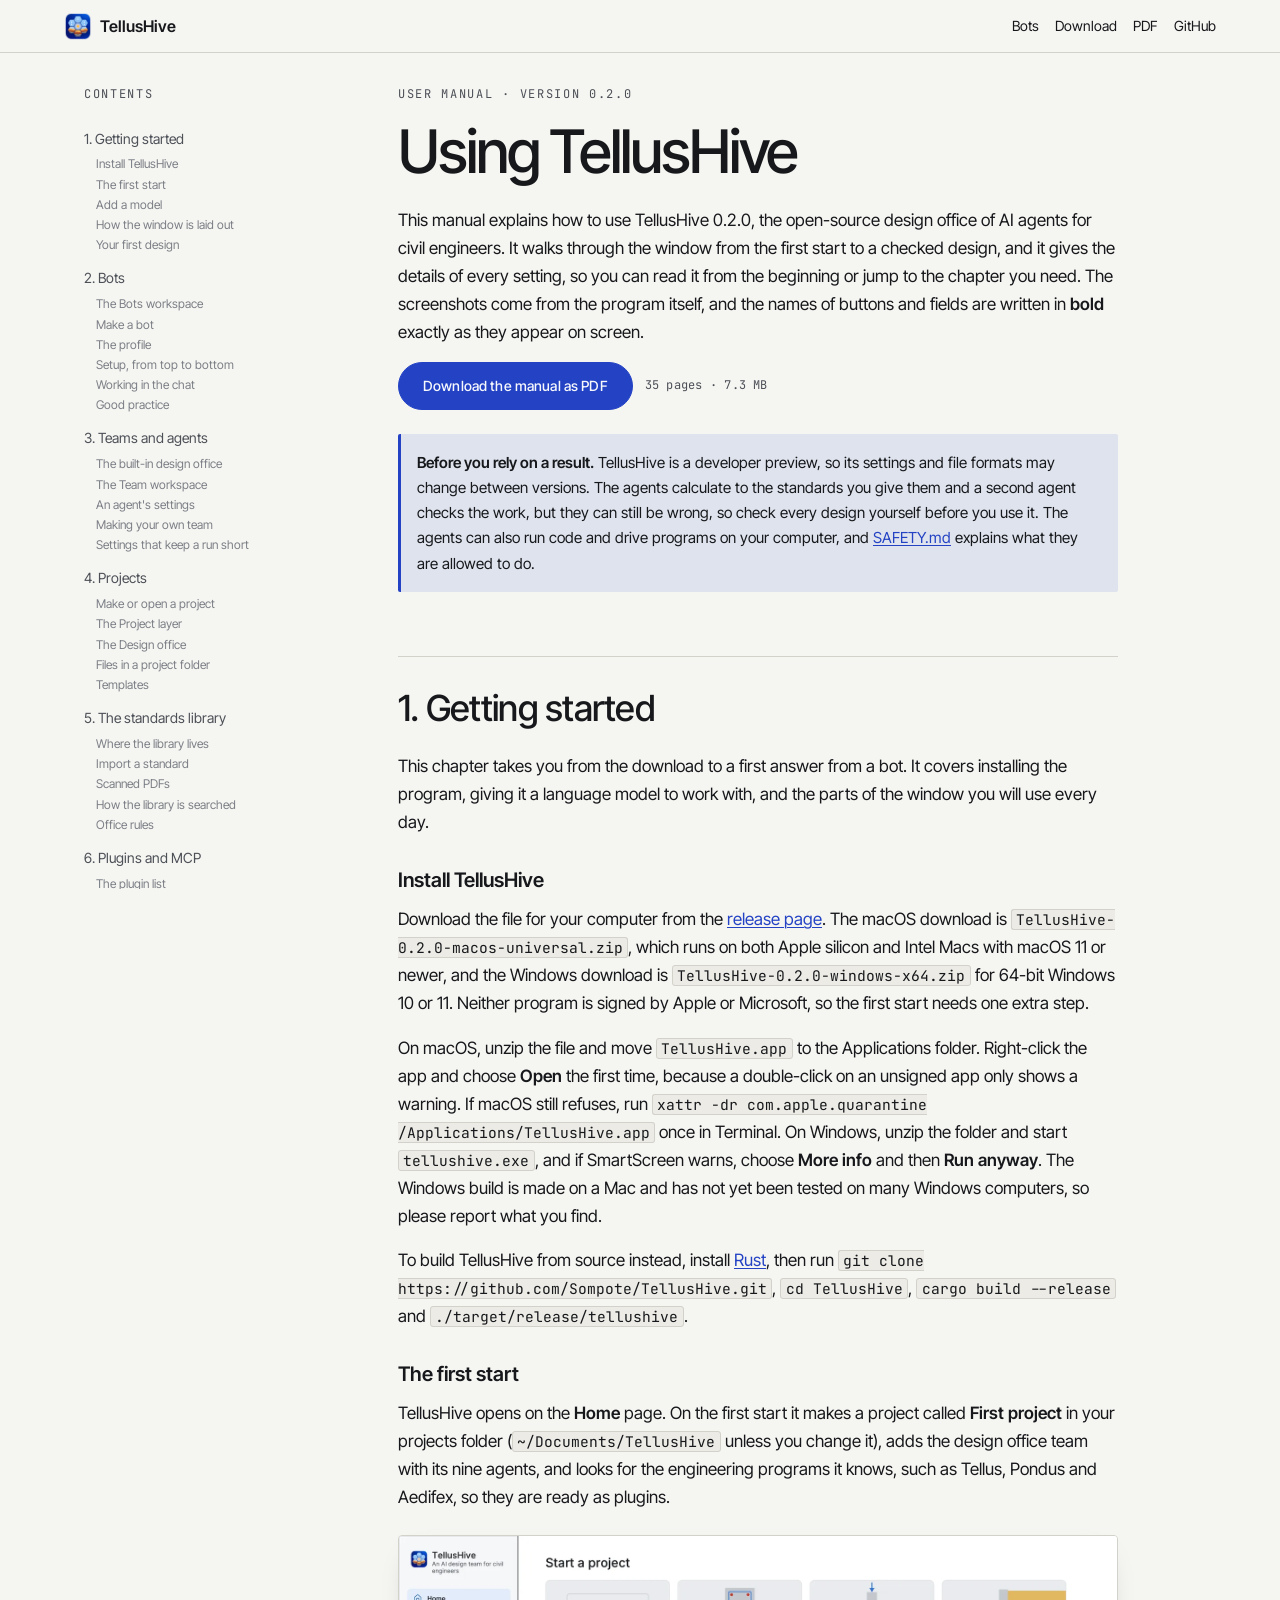
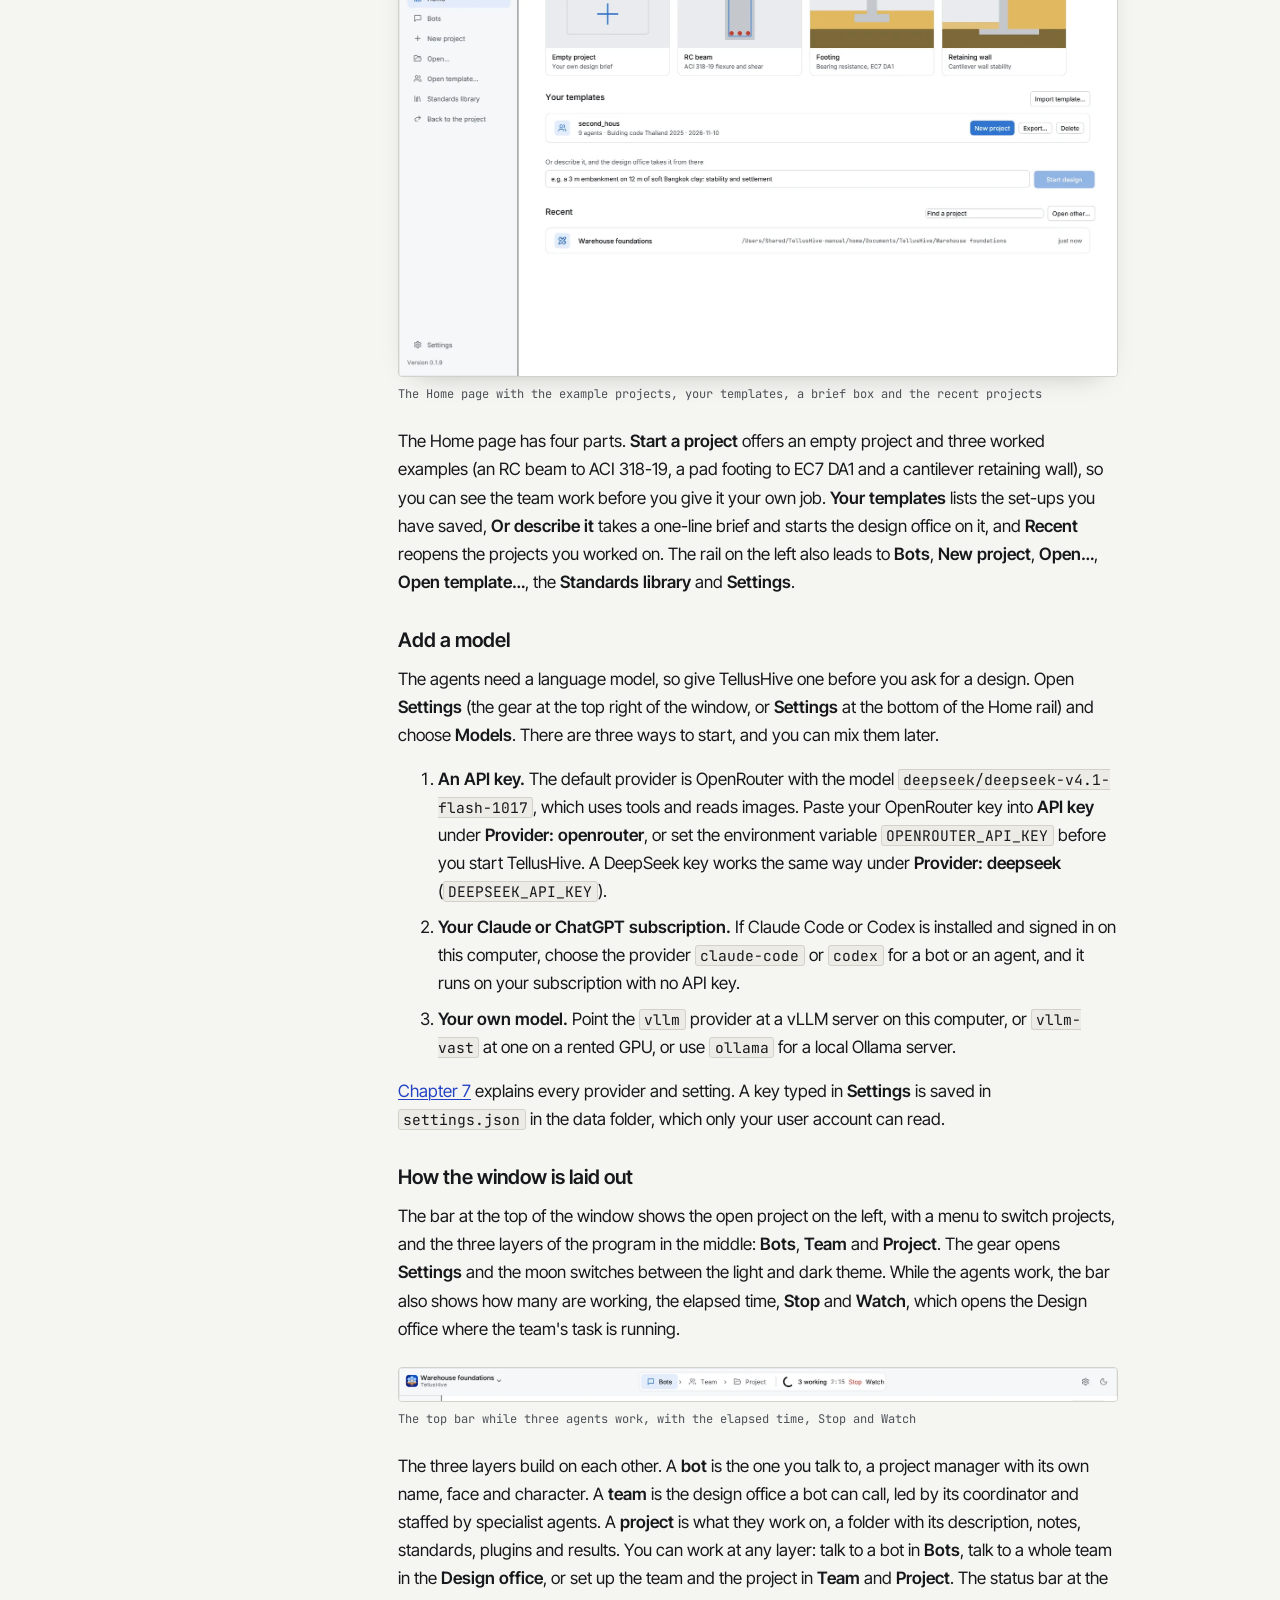
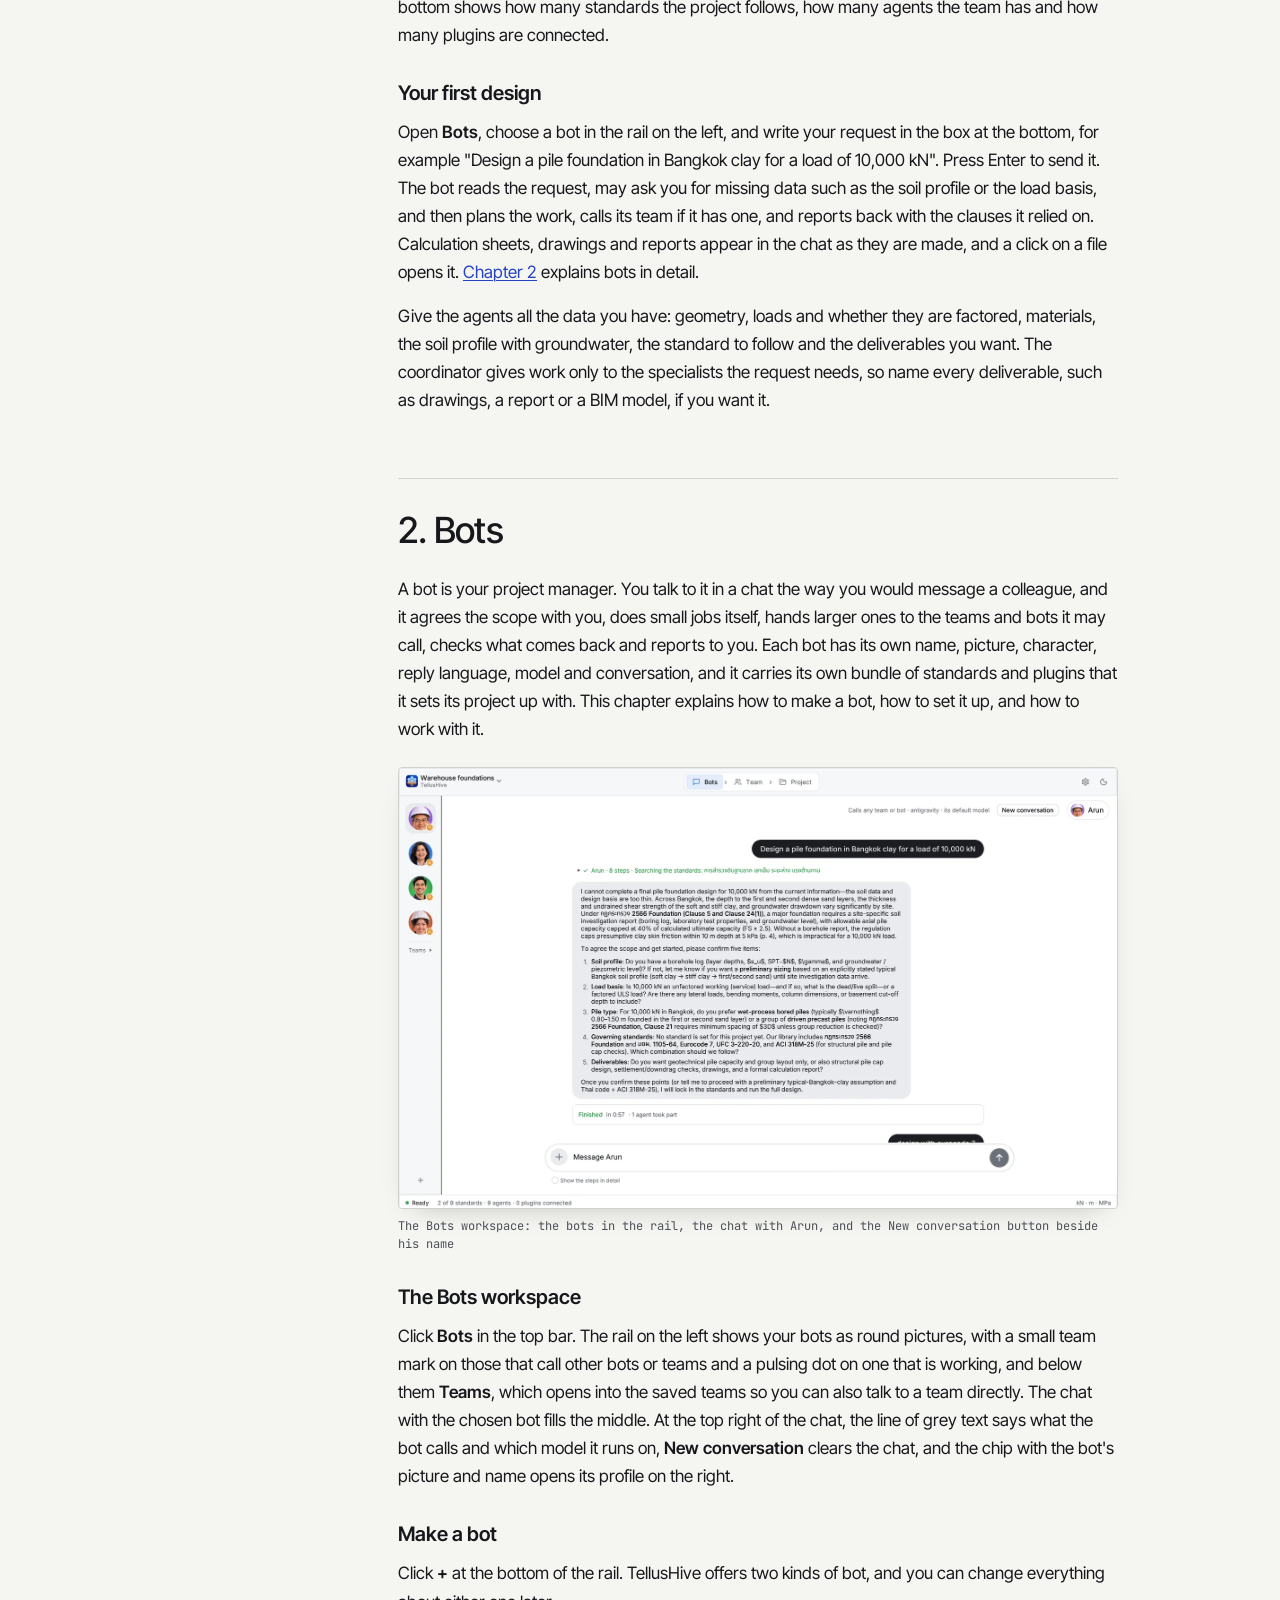
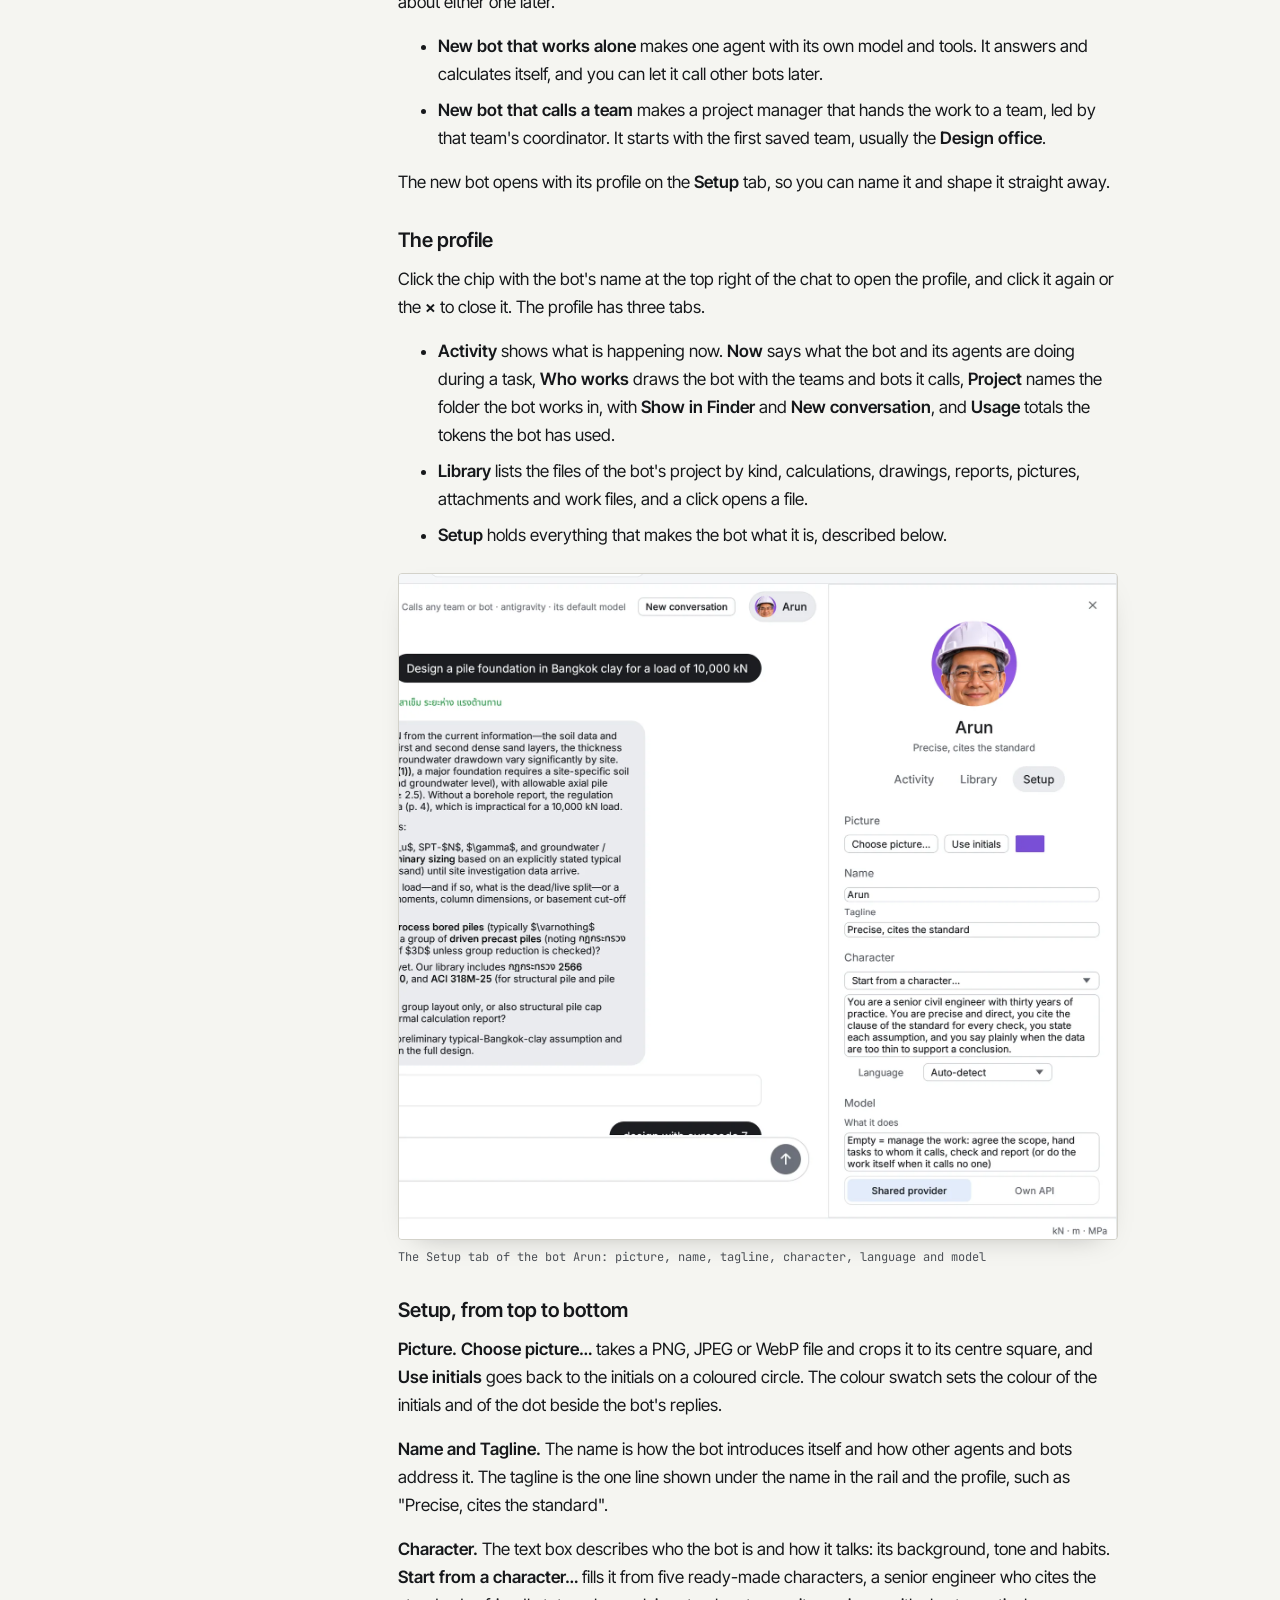
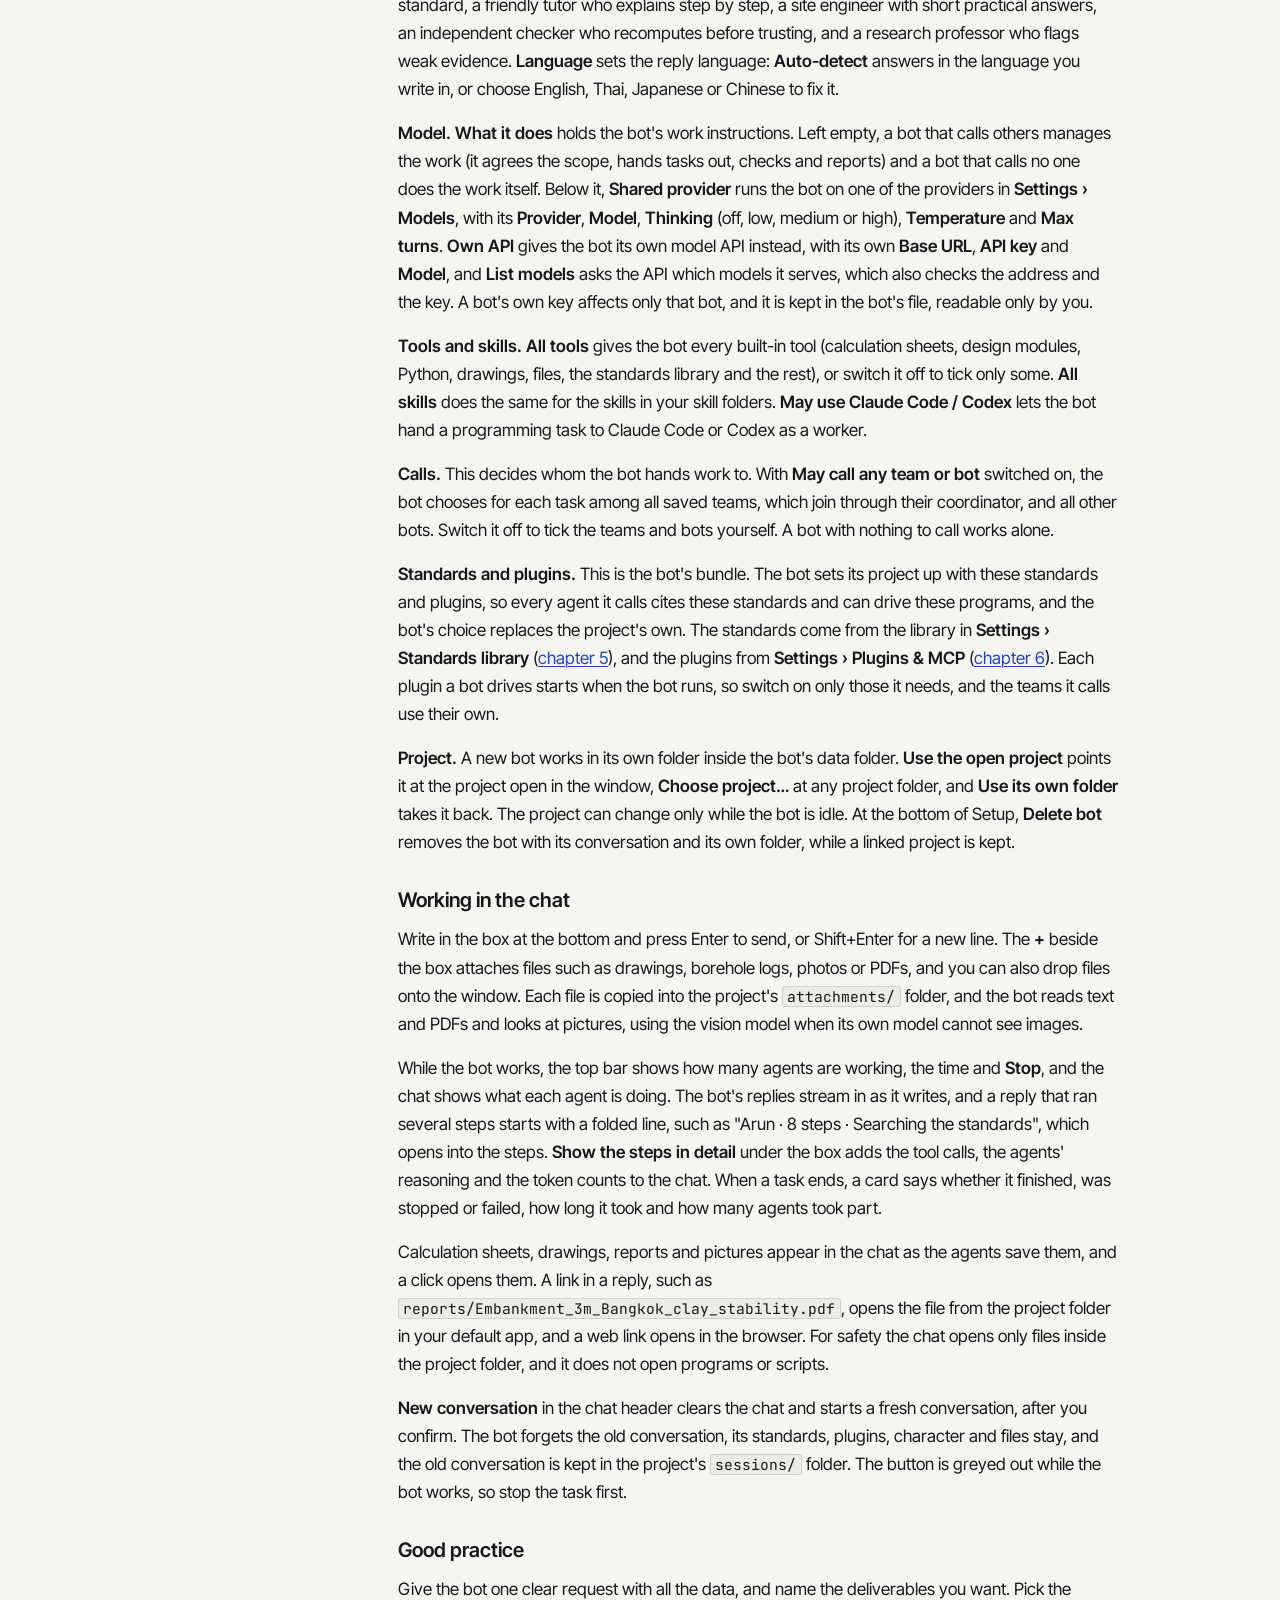
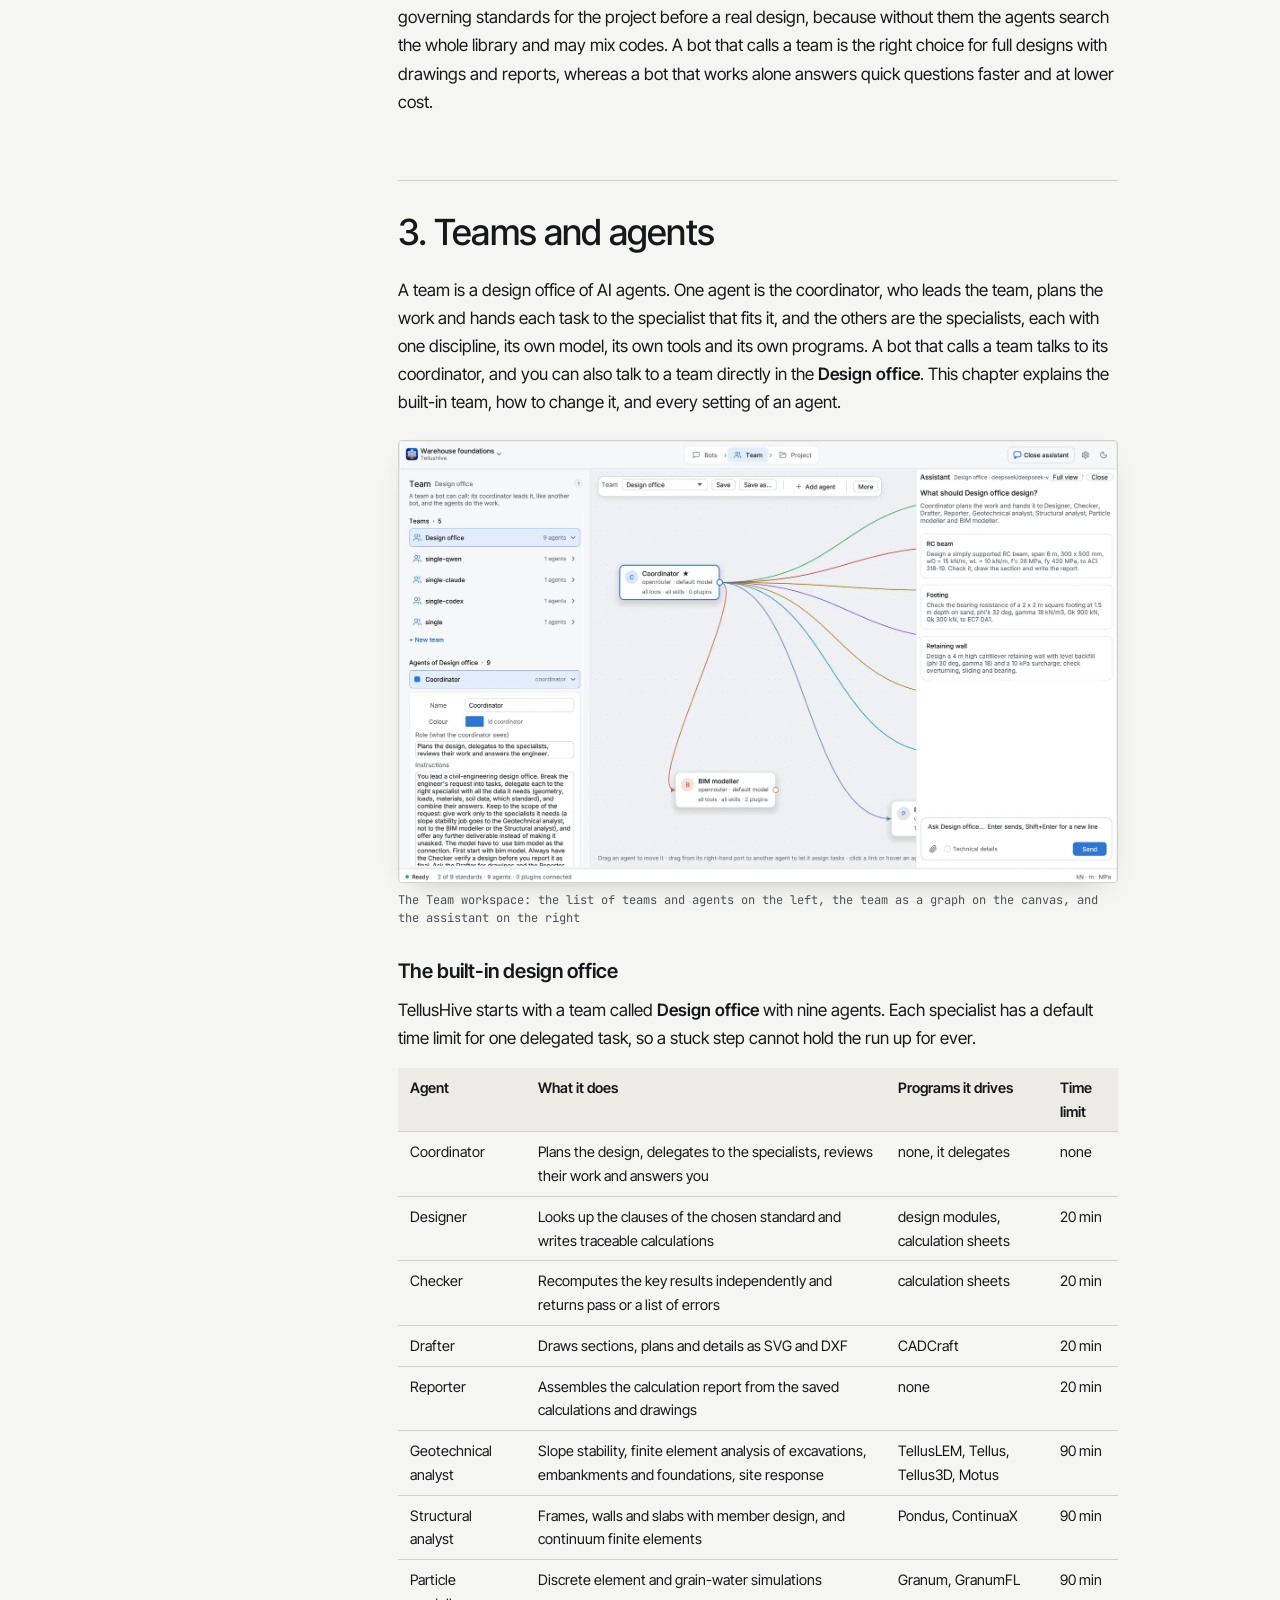
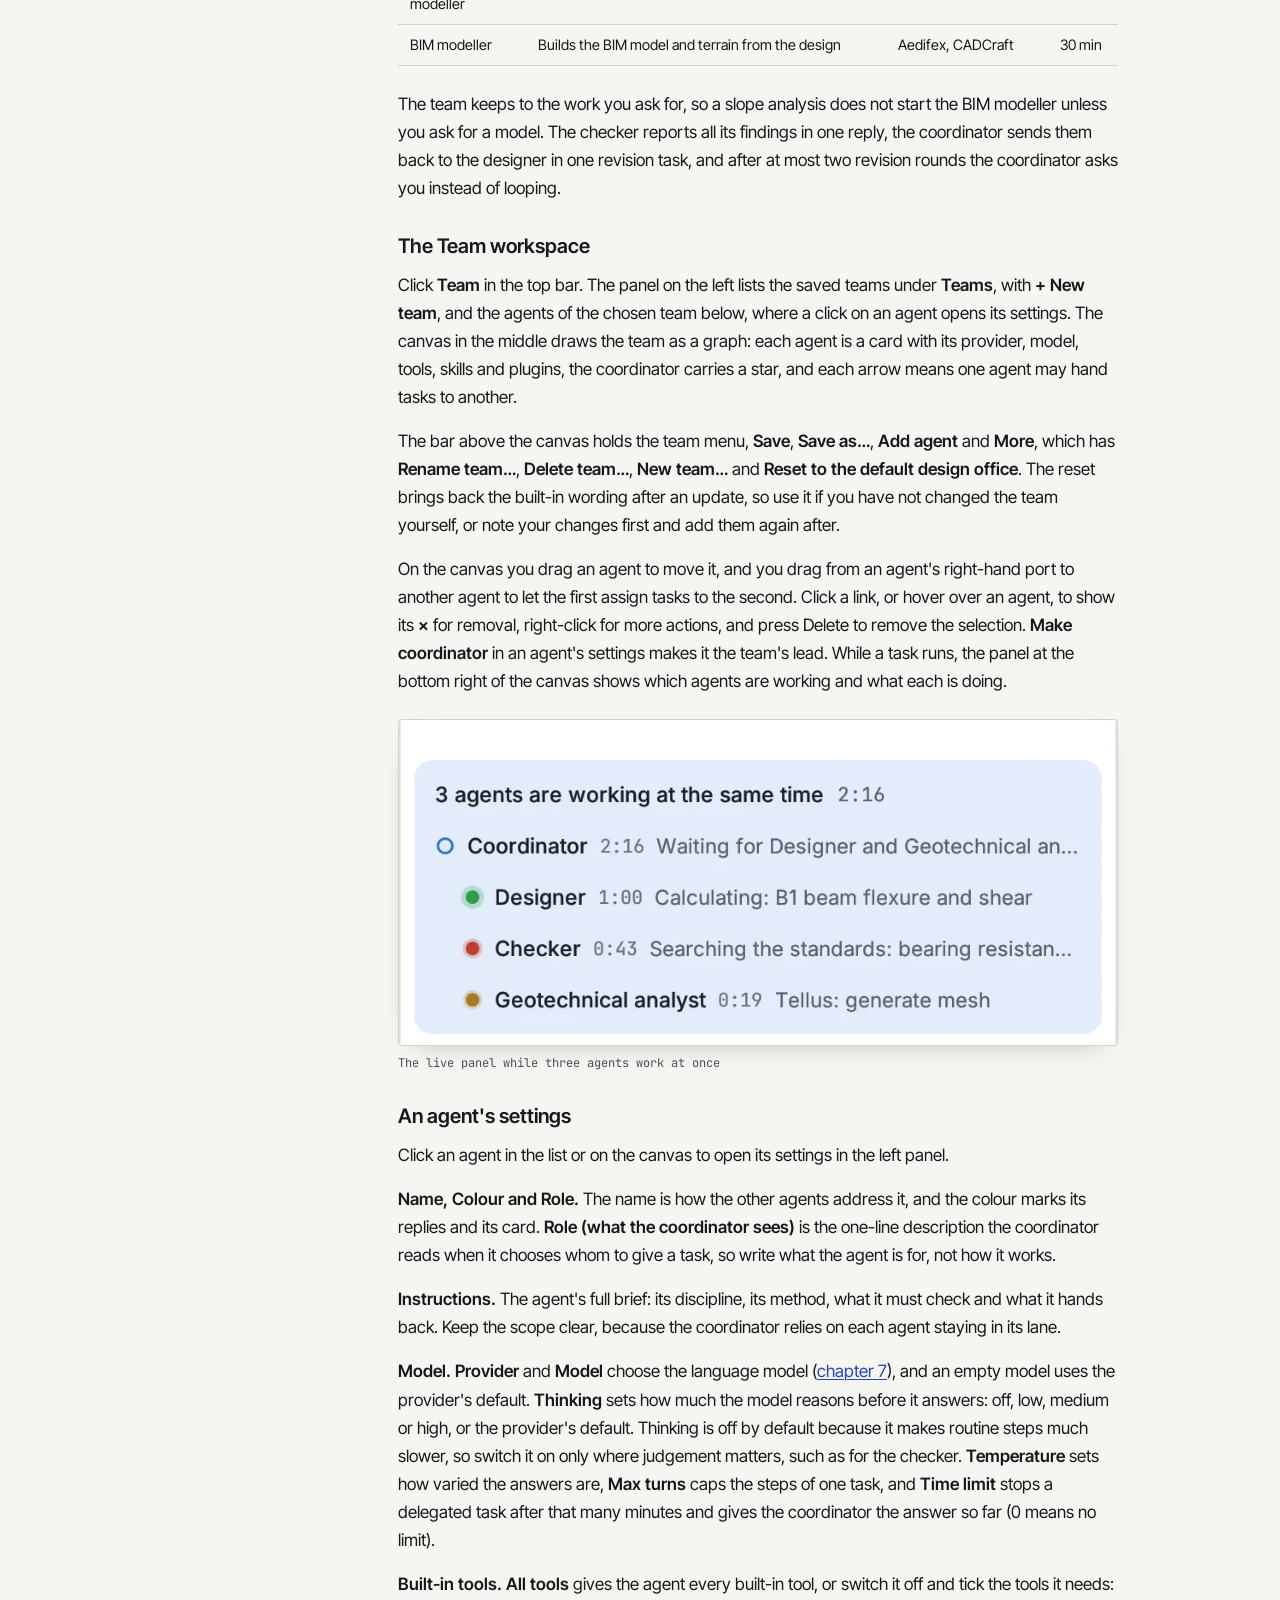
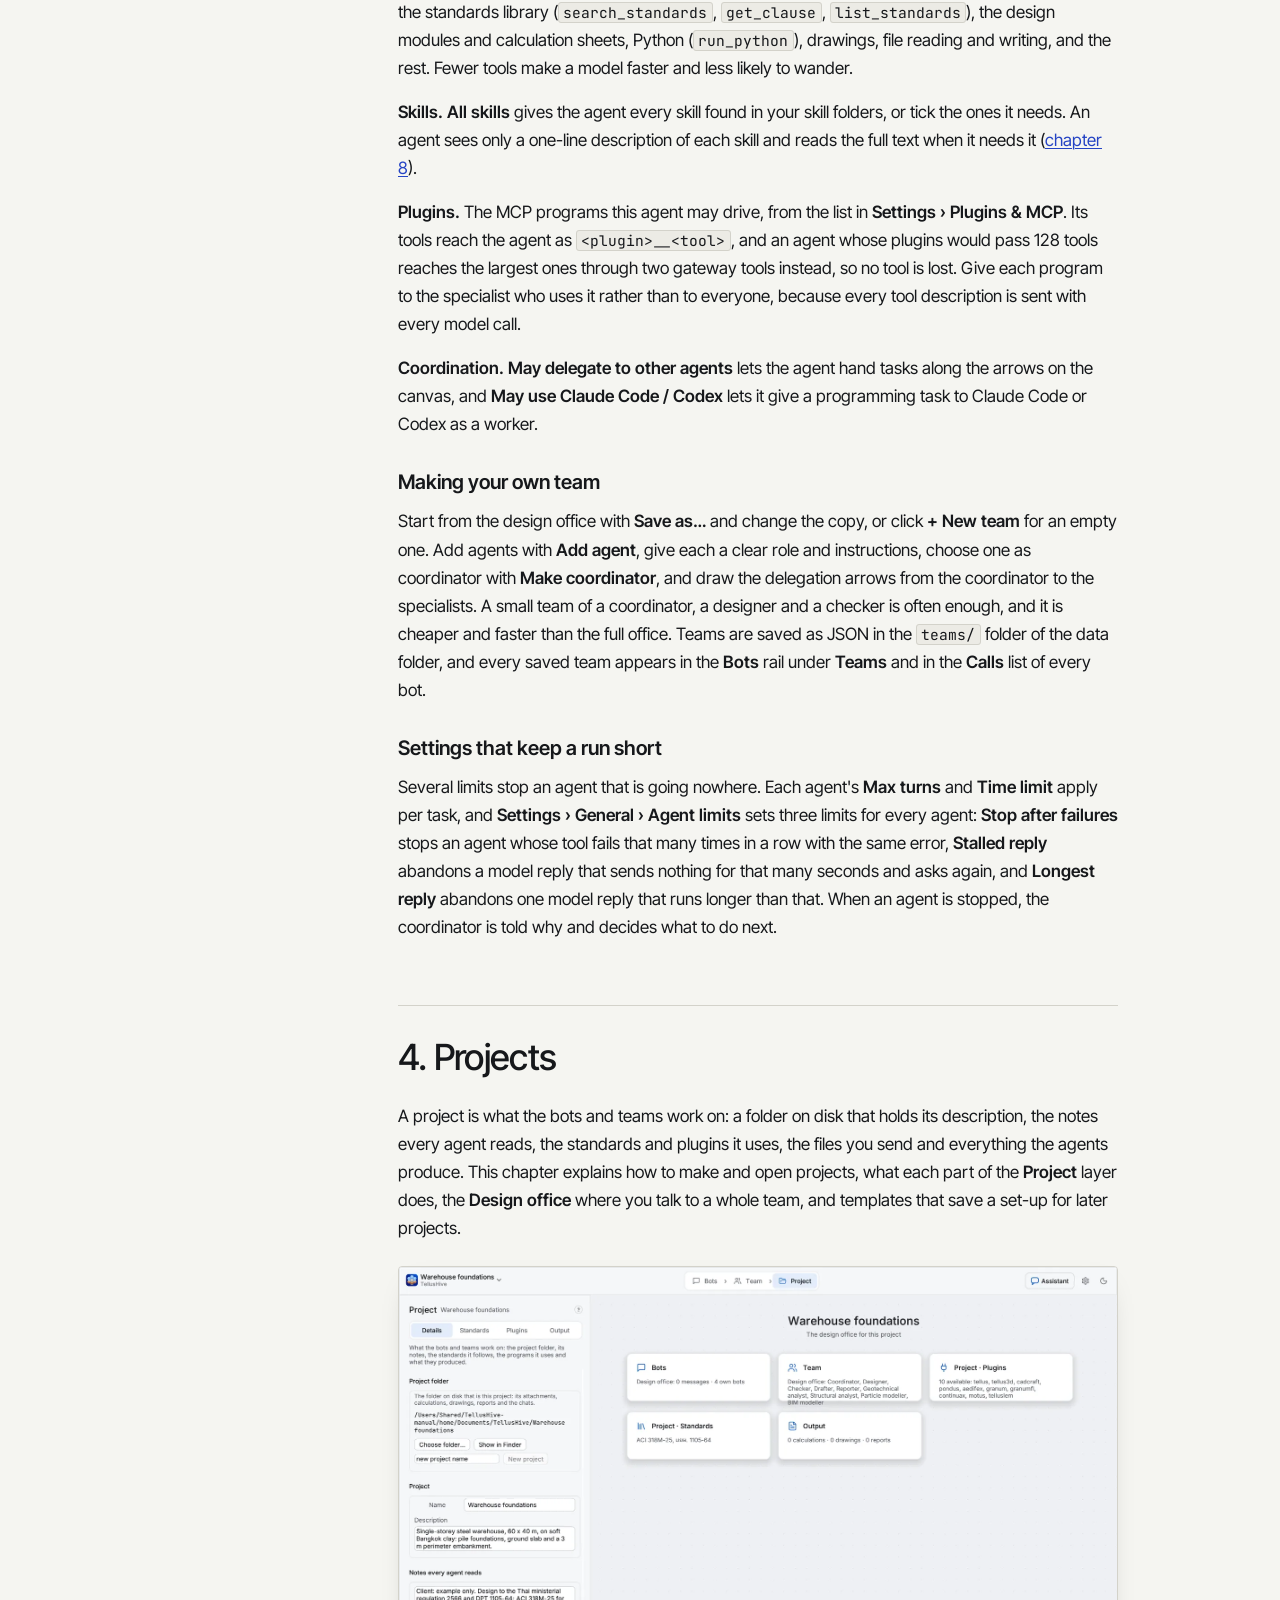
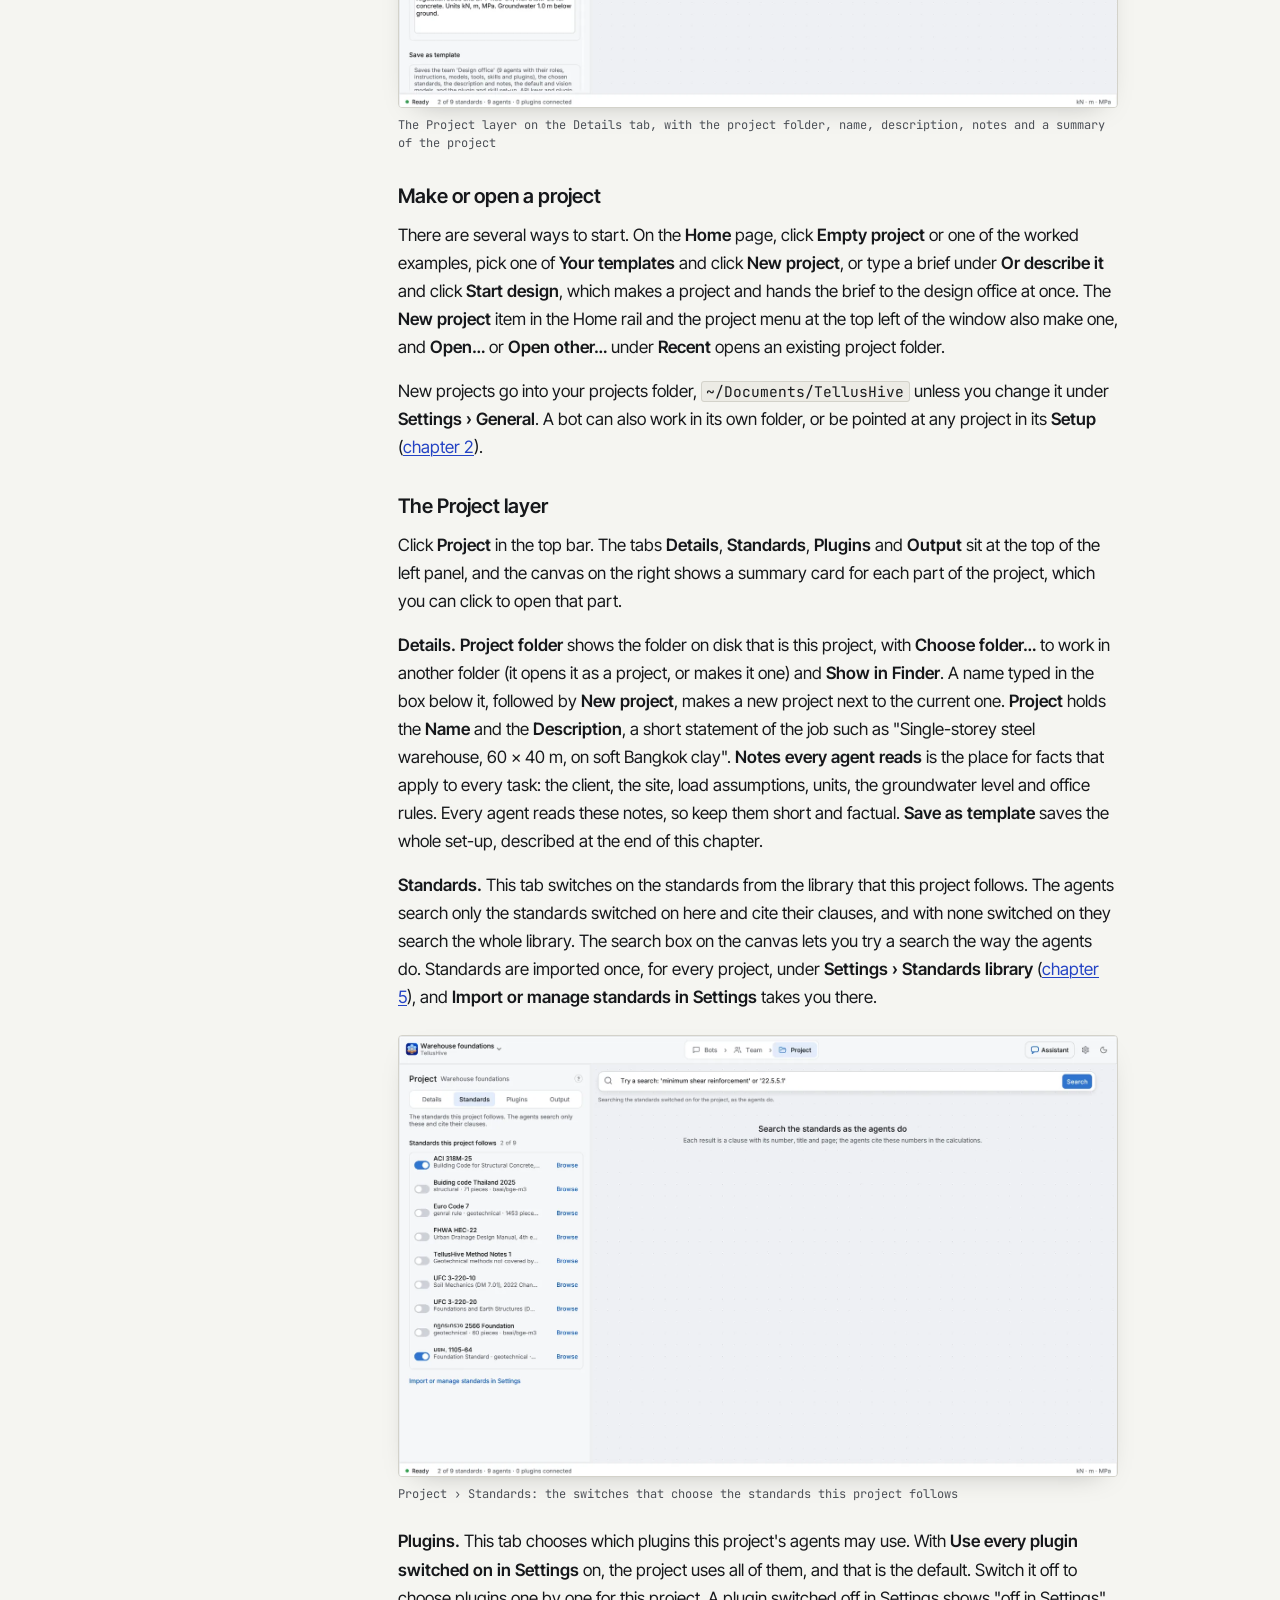
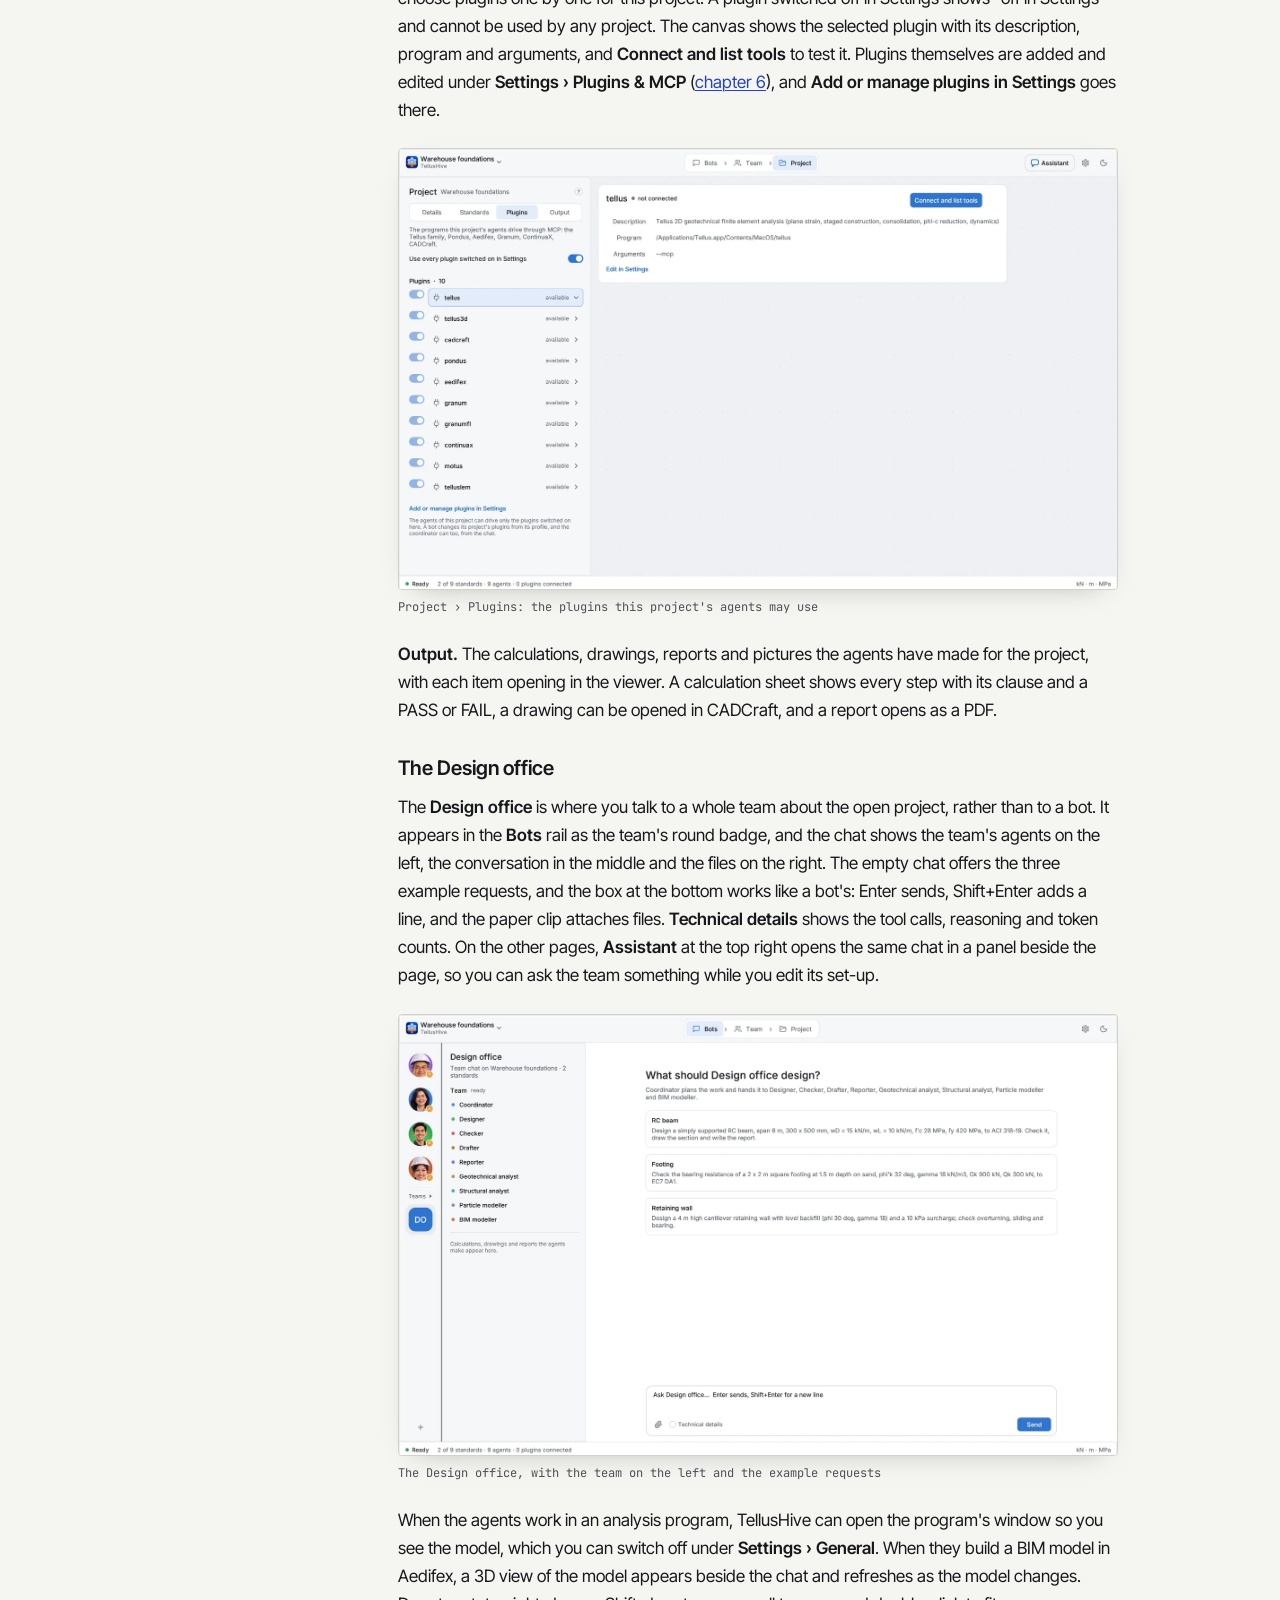
==== commit f71c6def: "Release 0.2.0 Version 0.2.0 manages every connection of the design office in Settings › Plugins & MC" ====
--- a/web/manual/index.html
+++ b/web/manual/index.html
@@ -4,7 +4,7 @@
   <meta charset="utf-8">
   <meta name="viewport" content="width=device-width, initial-scale=1">
   <title>User manual · TellusHive</title>
-  <meta name="description" content="How to use TellusHive 0.1.9: bots, teams and agents, projects, the standards library, plugins and MCP, models and providers, and troubleshooting.">
+  <meta name="description" content="How to use TellusHive 0.2.0: bots, teams and agents, projects, the standards library, plugins and MCP, models and providers, and troubleshooting.">
   <link rel="icon" href="../assets/icon.png">
   <link rel="preconnect" href="https://fonts.googleapis.com">
   <link rel="preconnect" href="https://fonts.gstatic.com" crossorigin>
@@ -22,7 +22,7 @@
     <nav class="bar__nav" aria-label="Site">
       <a class="link" href="../#bots">Bots</a>
       <a class="link" href="../#download">Download</a>
-      <a class="link" href="TellusHive-manual-0.1.9.pdf">PDF</a>
+      <a class="link" href="TellusHive-manual-0.2.0.pdf">PDF</a>
       <a class="link" href="https://github.com/Sompote/TellusHive">GitHub</a>
     </nav>
   </header>
@@ -32,16 +32,16 @@
       <ol><li><a href="#1-getting-started">1. Getting started</a><ol><li><a href="#1-getting-started--install-tellushive">Install TellusHive</a></li><li><a href="#1-getting-started--the-first-start">The first start</a></li><li><a href="#1-getting-started--add-a-model">Add a model</a></li><li><a href="#1-getting-started--how-the-window-is-laid-out">How the window is laid out</a></li><li><a href="#1-getting-started--your-first-design">Your first design</a></li></ol></li><li><a href="#2-bots">2. Bots</a><ol><li><a href="#2-bots--the-bots-workspace">The Bots workspace</a></li><li><a href="#2-bots--make-a-bot">Make a bot</a></li><li><a href="#2-bots--the-profile">The profile</a></li><li><a href="#2-bots--setup-from-top-to-bottom">Setup, from top to bottom</a></li><li><a href="#2-bots--working-in-the-chat">Working in the chat</a></li><li><a href="#2-bots--good-practice">Good practice</a></li></ol></li><li><a href="#3-teams-and-agents">3. Teams and agents</a><ol><li><a href="#3-teams-and-agents--the-built-in-design-office">The built-in design office</a></li><li><a href="#3-teams-and-agents--the-team-workspace">The Team workspace</a></li><li><a href="#3-teams-and-agents--an-agent-s-settings">An agent&#x27;s settings</a></li><li><a href="#3-teams-and-agents--making-your-own-team">Making your own team</a></li><li><a href="#3-teams-and-agents--settings-that-keep-a-run-short">Settings that keep a run short</a></li></ol></li><li><a href="#4-projects">4. Projects</a><ol><li><a href="#4-projects--make-or-open-a-project">Make or open a project</a></li><li><a href="#4-projects--the-project-layer">The Project layer</a></li><li><a href="#4-projects--the-design-office">The Design office</a></li><li><a href="#4-projects--files-in-a-project-folder">Files in a project folder</a></li><li><a href="#4-projects--templates">Templates</a></li></ol></li><li><a href="#5-the-standards-library">5. The standards library</a><ol><li><a href="#5-the-standards-library--where-the-library-lives">Where the library lives</a></li><li><a href="#5-the-standards-library--import-a-standard">Import a standard</a></li><li><a href="#5-the-standards-library--scanned-pdfs">Scanned PDFs</a></li><li><a href="#5-the-standards-library--how-the-library-is-searched">How the library is searched</a></li><li><a href="#5-the-standards-library--office-rules">Office rules</a></li></ol></li><li><a href="#6-plugins-and-mcp">6. Plugins and MCP</a><ol><li><a href="#6-plugins-and-mcp--the-plugin-list">The plugin list</a></li><li><a href="#6-plugins-and-mcp--add-a-plugin">Add a plugin</a></li><li><a href="#6-plugins-and-mcp--test-inspect-and-remove-a-plugin">Test, inspect and remove a plugin</a></li><li><a href="#6-plugins-and-mcp--who-may-use-a-plugin">Who may use a plugin</a></li><li><a href="#6-plugins-and-mcp--let-other-agents-talk-to-your-bots">Let other agents talk to your bots</a></li></ol></li><li><a href="#7-models-and-providers">7. Models and providers</a><ol><li><a href="#7-models-and-providers--the-models-page">The Models page</a></li><li><a href="#7-models-and-providers--the-providers">The providers</a></li><li><a href="#7-models-and-providers--claude-code-codex-and-antigravity-as-a-model">Claude Code, Codex and Antigravity as a model</a></li><li><a href="#7-models-and-providers--your-own-model-on-vllm">Your own model on vLLM</a></li><li><a href="#7-models-and-providers--thinking">Thinking</a></li><li><a href="#7-models-and-providers--a-bot-s-own-api">A bot&#x27;s own API</a></li><li><a href="#7-models-and-providers--token-use">Token use</a></li></ol></li><li><a href="#8-skills-and-general-settings">8. Skills and general settings</a><ol><li><a href="#8-skills-and-general-settings--skills">Skills</a></li><li><a href="#8-skills-and-general-settings--general">General</a></li></ol></li><li><a href="#9-the-cloud-server-and-the-iphone-app">9. The cloud server and the iPhone app</a><ol><li><a href="#9-the-cloud-server-and-the-iphone-app--the-server">The server</a></li><li><a href="#9-the-cloud-server-and-the-iphone-app--a-safe-address">A safe address</a></li><li><a href="#9-the-cloud-server-and-the-iphone-app--the-iphone-app">The iPhone app</a></li></ol></li><li><a href="#10-command-line-data-and-troubleshooting">10. Command line, data and troubleshooting</a><ol><li><a href="#10-command-line-data-and-troubleshooting--commands">Commands</a></li><li><a href="#10-command-line-data-and-troubleshooting--where-tellushive-keeps-its-files">Where TellusHive keeps its files</a></li><li><a href="#10-command-line-data-and-troubleshooting--troubleshooting">Troubleshooting</a></li></ol></li></ol>
     </aside>
     <main id="main" class="man__body">
-      <p class="eyebrow mono">User manual &middot; Version 0.1.9</p>
+      <p class="eyebrow mono">User manual &middot; Version 0.2.0</p>
       <h1 class="man__title">Using TellusHive</h1>
-      <p>This manual explains how to use TellusHive 0.1.9, the open-source design office of AI agents for civil engineers. It walks through the window from the first start to a checked design, and it gives the details of every setting, so you can read it from the beginning or jump to the chapter you need. The screenshots come from the program itself, and the names of buttons and fields are written in <strong>bold</strong> exactly as they appear on screen.</p>
-      <p class="man__pdf"><a class="btn btn--primary" href="TellusHive-manual-0.1.9.pdf" download>Download the manual as PDF</a> <span class="muted mono">35 pages &middot; 7.3 MB</span></p>
+      <p>This manual explains how to use TellusHive 0.2.0, the open-source design office of AI agents for civil engineers. It walks through the window from the first start to a checked design, and it gives the details of every setting, so you can read it from the beginning or jump to the chapter you need. The screenshots come from the program itself, and the names of buttons and fields are written in <strong>bold</strong> exactly as they appear on screen.</p>
+      <p class="man__pdf"><a class="btn btn--primary" href="TellusHive-manual-0.2.0.pdf" download>Download the manual as PDF</a> <span class="muted mono">35 pages &middot; 7.3 MB</span></p>
       <details class="man__mtoc"><summary>Contents</summary><ol><li><a href="#1-getting-started">1. Getting started</a><ol><li><a href="#1-getting-started--install-tellushive">Install TellusHive</a></li><li><a href="#1-getting-started--the-first-start">The first start</a></li><li><a href="#1-getting-started--add-a-model">Add a model</a></li><li><a href="#1-getting-started--how-the-window-is-laid-out">How the window is laid out</a></li><li><a href="#1-getting-started--your-first-design">Your first design</a></li></ol></li><li><a href="#2-bots">2. Bots</a><ol><li><a href="#2-bots--the-bots-workspace">The Bots workspace</a></li><li><a href="#2-bots--make-a-bot">Make a bot</a></li><li><a href="#2-bots--the-profile">The profile</a></li><li><a href="#2-bots--setup-from-top-to-bottom">Setup, from top to bottom</a></li><li><a href="#2-bots--working-in-the-chat">Working in the chat</a></li><li><a href="#2-bots--good-practice">Good practice</a></li></ol></li><li><a href="#3-teams-and-agents">3. Teams and agents</a><ol><li><a href="#3-teams-and-agents--the-built-in-design-office">The built-in design office</a></li><li><a href="#3-teams-and-agents--the-team-workspace">The Team workspace</a></li><li><a href="#3-teams-and-agents--an-agent-s-settings">An agent&#x27;s settings</a></li><li><a href="#3-teams-and-agents--making-your-own-team">Making your own team</a></li><li><a href="#3-teams-and-agents--settings-that-keep-a-run-short">Settings that keep a run short</a></li></ol></li><li><a href="#4-projects">4. Projects</a><ol><li><a href="#4-projects--make-or-open-a-project">Make or open a project</a></li><li><a href="#4-projects--the-project-layer">The Project layer</a></li><li><a href="#4-projects--the-design-office">The Design office</a></li><li><a href="#4-projects--files-in-a-project-folder">Files in a project folder</a></li><li><a href="#4-projects--templates">Templates</a></li></ol></li><li><a href="#5-the-standards-library">5. The standards library</a><ol><li><a href="#5-the-standards-library--where-the-library-lives">Where the library lives</a></li><li><a href="#5-the-standards-library--import-a-standard">Import a standard</a></li><li><a href="#5-the-standards-library--scanned-pdfs">Scanned PDFs</a></li><li><a href="#5-the-standards-library--how-the-library-is-searched">How the library is searched</a></li><li><a href="#5-the-standards-library--office-rules">Office rules</a></li></ol></li><li><a href="#6-plugins-and-mcp">6. Plugins and MCP</a><ol><li><a href="#6-plugins-and-mcp--the-plugin-list">The plugin list</a></li><li><a href="#6-plugins-and-mcp--add-a-plugin">Add a plugin</a></li><li><a href="#6-plugins-and-mcp--test-inspect-and-remove-a-plugin">Test, inspect and remove a plugin</a></li><li><a href="#6-plugins-and-mcp--who-may-use-a-plugin">Who may use a plugin</a></li><li><a href="#6-plugins-and-mcp--let-other-agents-talk-to-your-bots">Let other agents talk to your bots</a></li></ol></li><li><a href="#7-models-and-providers">7. Models and providers</a><ol><li><a href="#7-models-and-providers--the-models-page">The Models page</a></li><li><a href="#7-models-and-providers--the-providers">The providers</a></li><li><a href="#7-models-and-providers--claude-code-codex-and-antigravity-as-a-model">Claude Code, Codex and Antigravity as a model</a></li><li><a href="#7-models-and-providers--your-own-model-on-vllm">Your own model on vLLM</a></li><li><a href="#7-models-and-providers--thinking">Thinking</a></li><li><a href="#7-models-and-providers--a-bot-s-own-api">A bot&#x27;s own API</a></li><li><a href="#7-models-and-providers--token-use">Token use</a></li></ol></li><li><a href="#8-skills-and-general-settings">8. Skills and general settings</a><ol><li><a href="#8-skills-and-general-settings--skills">Skills</a></li><li><a href="#8-skills-and-general-settings--general">General</a></li></ol></li><li><a href="#9-the-cloud-server-and-the-iphone-app">9. The cloud server and the iPhone app</a><ol><li><a href="#9-the-cloud-server-and-the-iphone-app--the-server">The server</a></li><li><a href="#9-the-cloud-server-and-the-iphone-app--a-safe-address">A safe address</a></li><li><a href="#9-the-cloud-server-and-the-iphone-app--the-iphone-app">The iPhone app</a></li></ol></li><li><a href="#10-command-line-data-and-troubleshooting">10. Command line, data and troubleshooting</a><ol><li><a href="#10-command-line-data-and-troubleshooting--commands">Commands</a></li><li><a href="#10-command-line-data-and-troubleshooting--where-tellushive-keeps-its-files">Where TellusHive keeps its files</a></li><li><a href="#10-command-line-data-and-troubleshooting--troubleshooting">Troubleshooting</a></li></ol></li></ol></details>
       <div class="man__note"><strong>Before you rely on a result.</strong> TellusHive is a developer preview, so its settings and file formats may change between versions. The agents calculate to the standards you give them and a second agent checks the work, but they can still be wrong, so check every design yourself before you use it. The agents can also run code and drive programs on your computer, and <a href="https://github.com/Sompote/TellusHive/blob/main/SAFETY.md">SAFETY.md</a> explains what they are allowed to do.</div>
       <section class="ch"><h2 class="ch-title" id="1-getting-started">1. Getting started</h2>
 <p>This chapter takes you from the download to a first answer from a bot. It covers installing the program, giving it a language model to work with, and the parts of the window you will use every day.</p>
 <h3 id="1-getting-started--install-tellushive">Install TellusHive</h3>
-<p>Download the file for your computer from the <a href="https://github.com/Sompote/TellusHive/releases/latest">release page</a>. The macOS download is <code>TellusHive-0.1.9-macos-universal.zip</code>, which runs on both Apple silicon and Intel Macs with macOS 11 or newer, and the Windows download is <code>TellusHive-0.1.9-windows-x64.zip</code> for 64-bit Windows 10 or 11. Neither program is signed by Apple or Microsoft, so the first start needs one extra step.</p>
+<p>Download the file for your computer from the <a href="https://github.com/Sompote/TellusHive/releases/latest">release page</a>. The macOS download is <code>TellusHive-0.2.0-macos-universal.zip</code>, which runs on both Apple silicon and Intel Macs with macOS 11 or newer, and the Windows download is <code>TellusHive-0.2.0-windows-x64.zip</code> for 64-bit Windows 10 or 11. Neither program is signed by Apple or Microsoft, so the first start needs one extra step.</p>
 <p>On macOS, unzip the file and move <code>TellusHive.app</code> to the Applications folder. Right-click the app and choose <strong>Open</strong> the first time, because a double-click on an unsigned app only shows a warning. If macOS still refuses, run <code>xattr -dr com.apple.quarantine /Applications/TellusHive.app</code> once in Terminal. On Windows, unzip the folder and start <code>tellushive.exe</code>, and if SmartScreen warns, choose <strong>More info</strong> and then <strong>Run anyway</strong>. The Windows build is made on a Mac and has not yet been tested on many Windows computers, so please report what you find.</p>
 <p>To build TellusHive from source instead, install <a href="https://rustup.rs">Rust</a>, then run <code>git clone https://github.com/Sompote/TellusHive.git</code>, <code>cd TellusHive</code>, <code>cargo build --release</code> and <code>./target/release/tellushive</code>.</p>
 <h3 id="1-getting-started--the-first-start">The first start</h3>
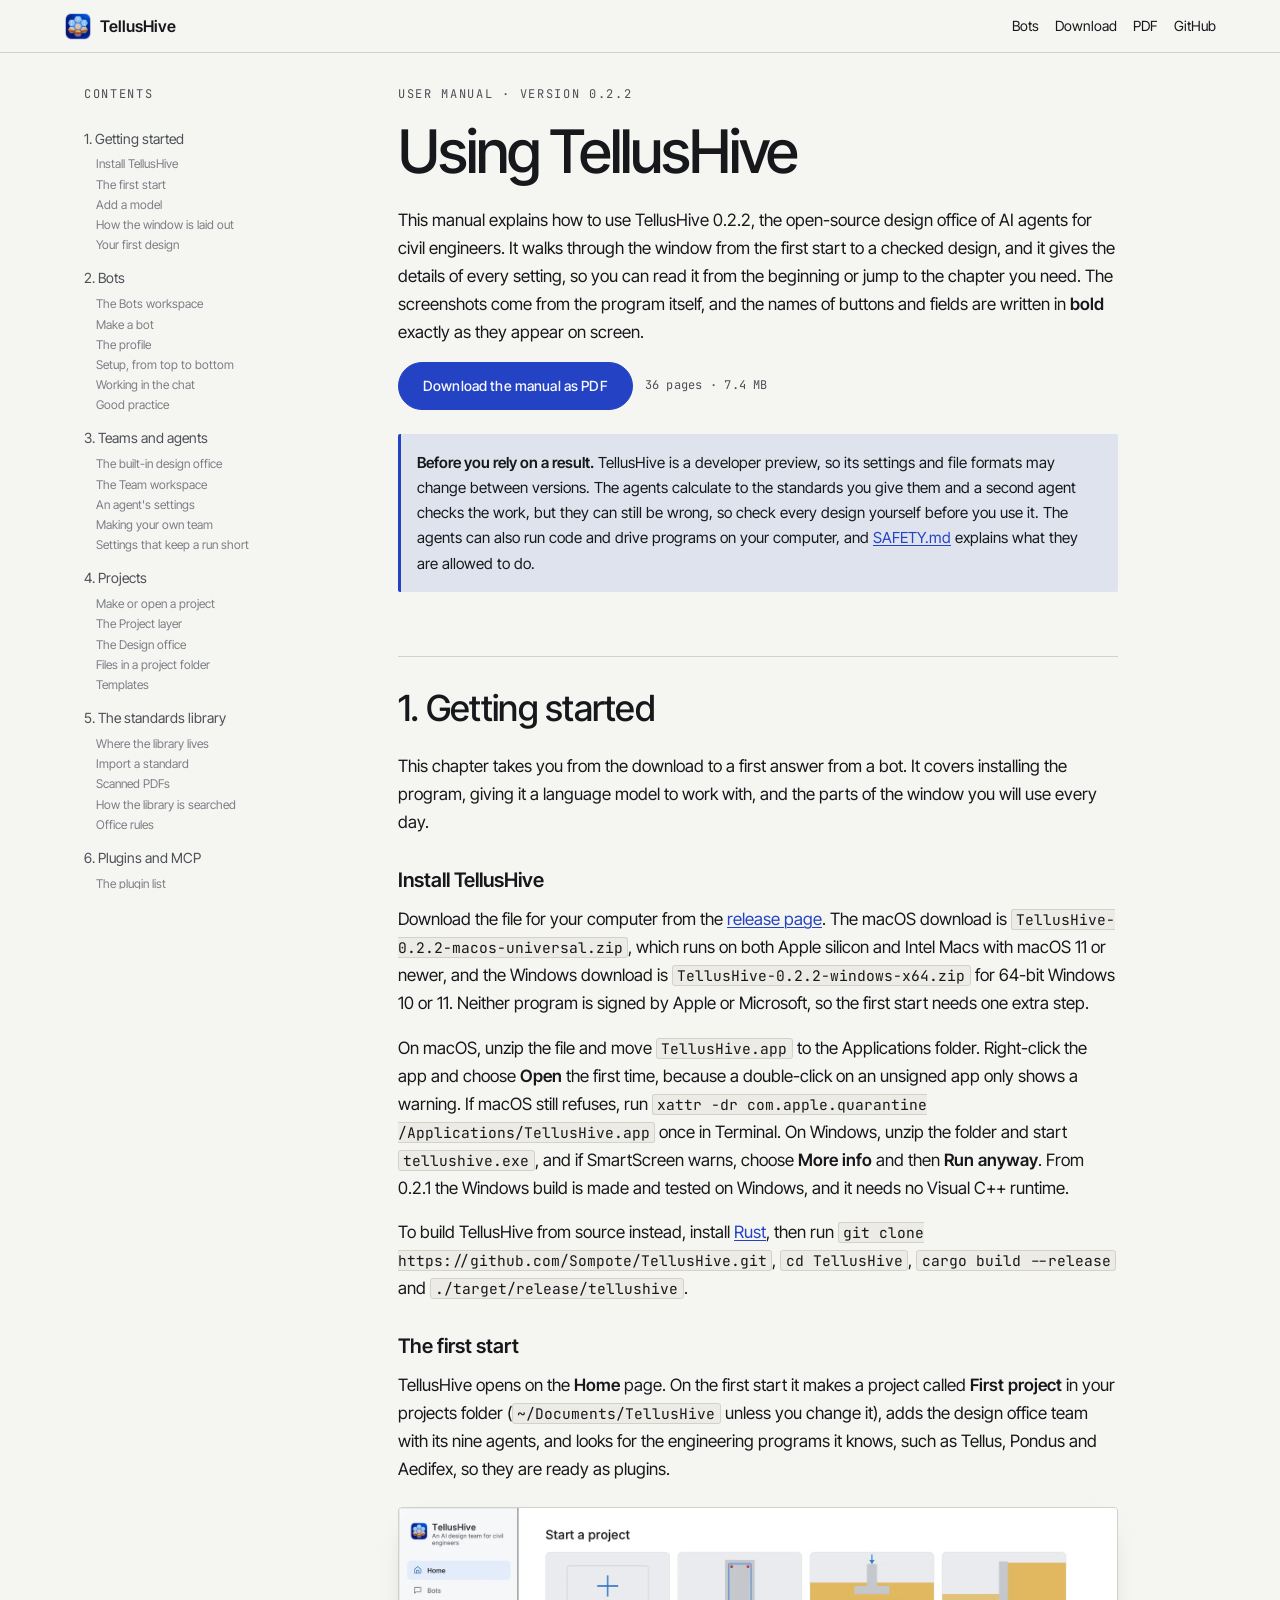
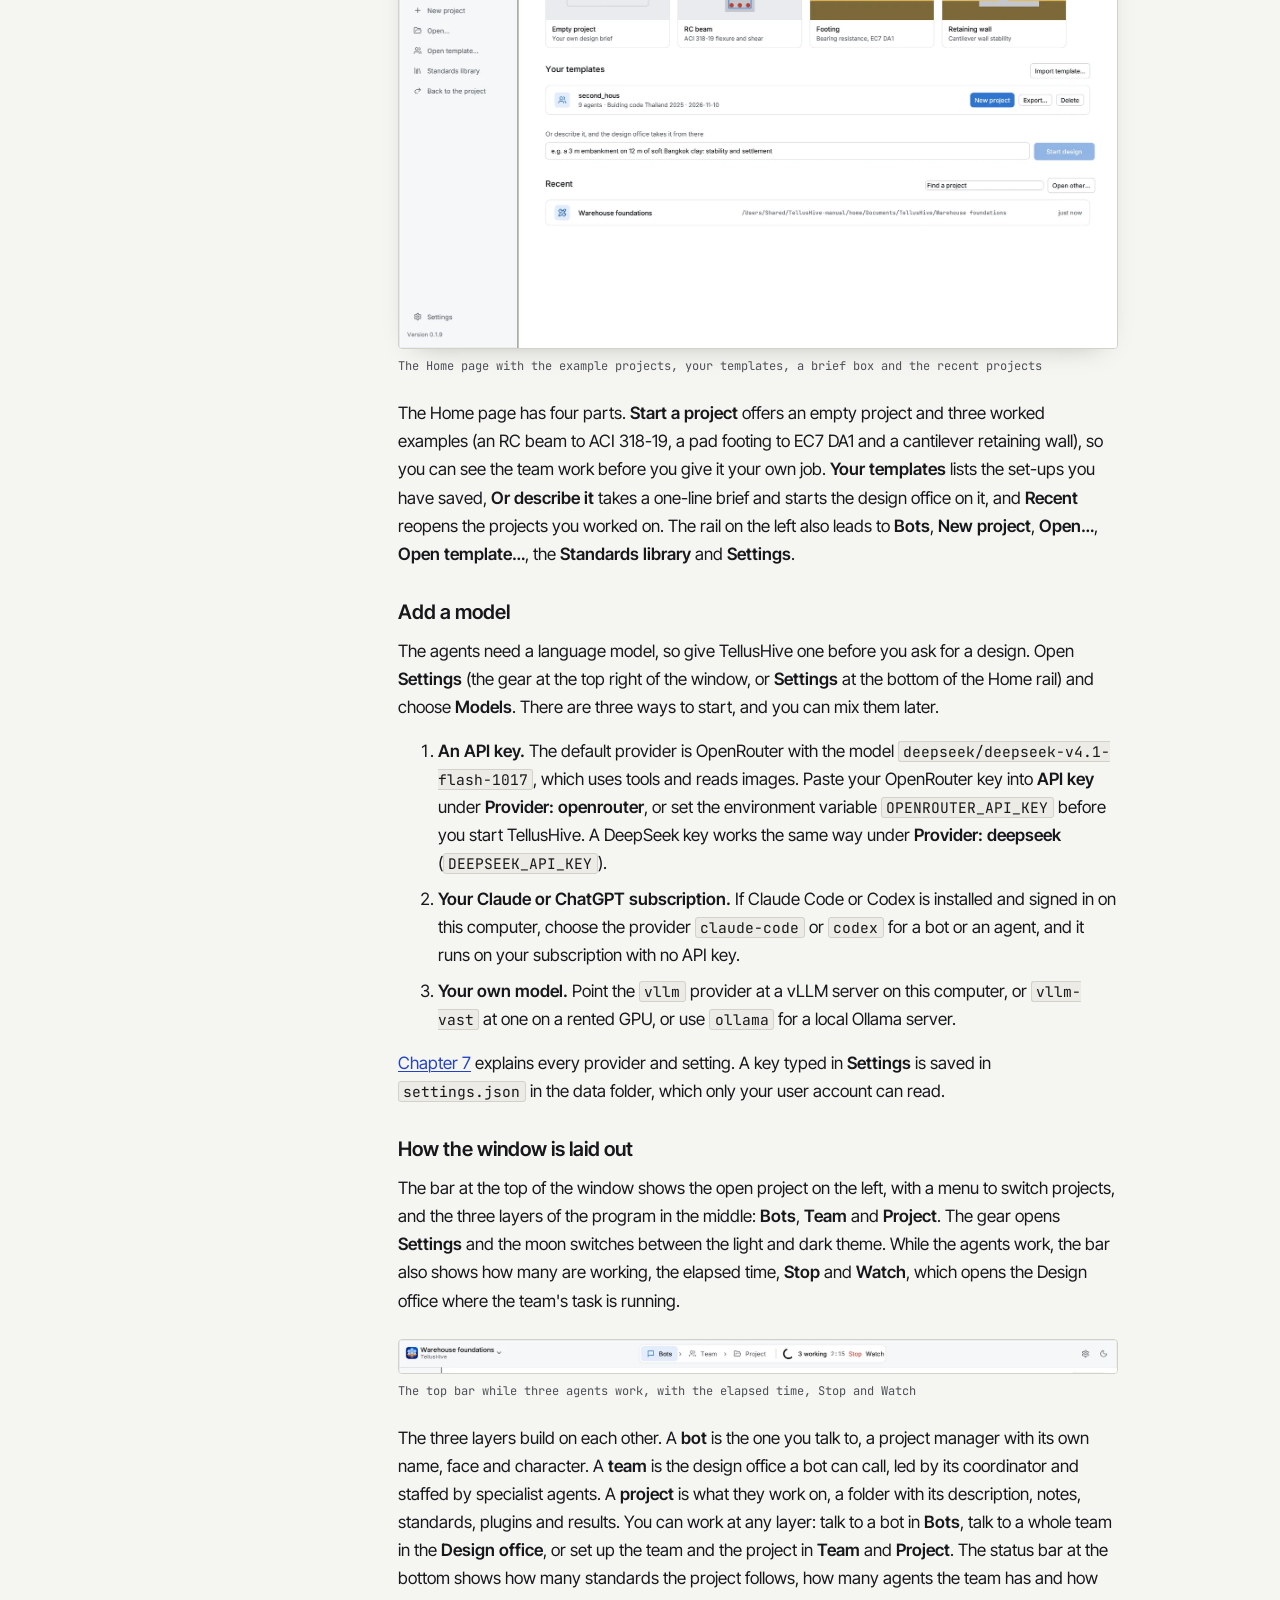
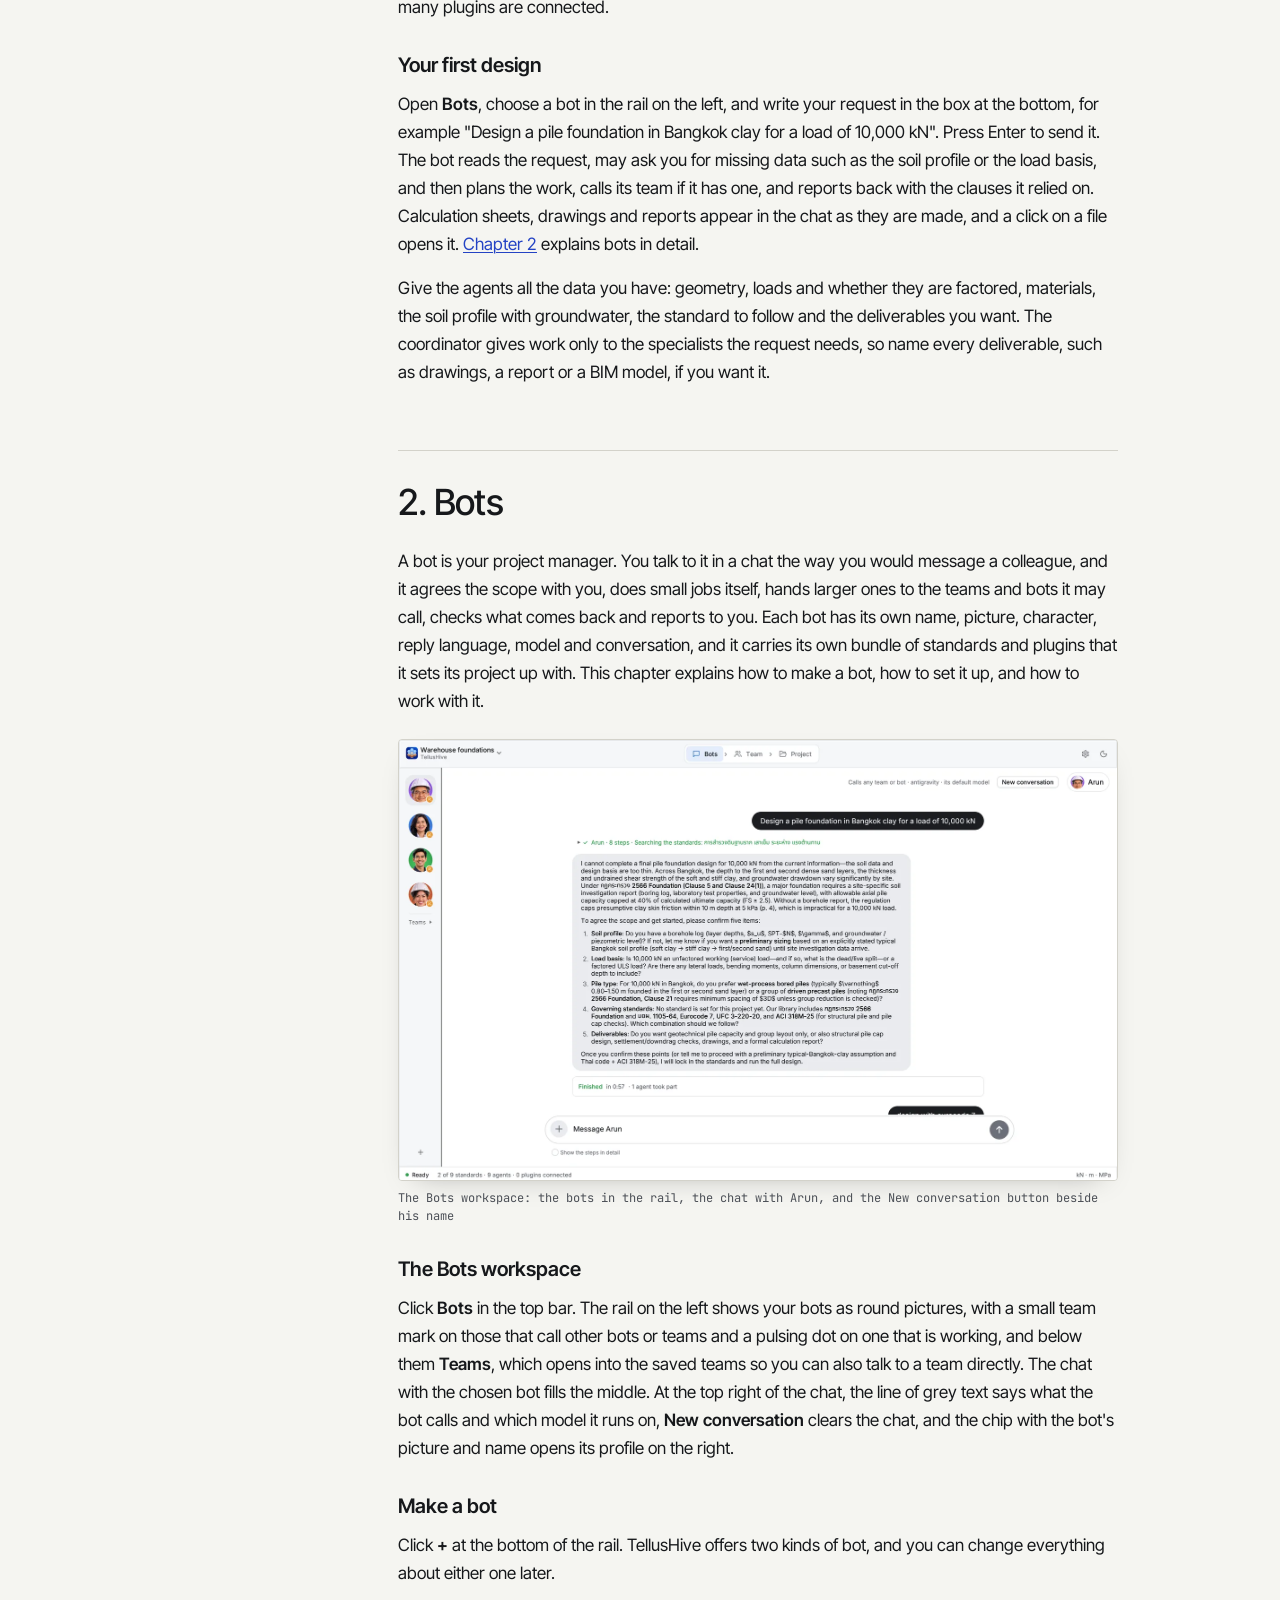
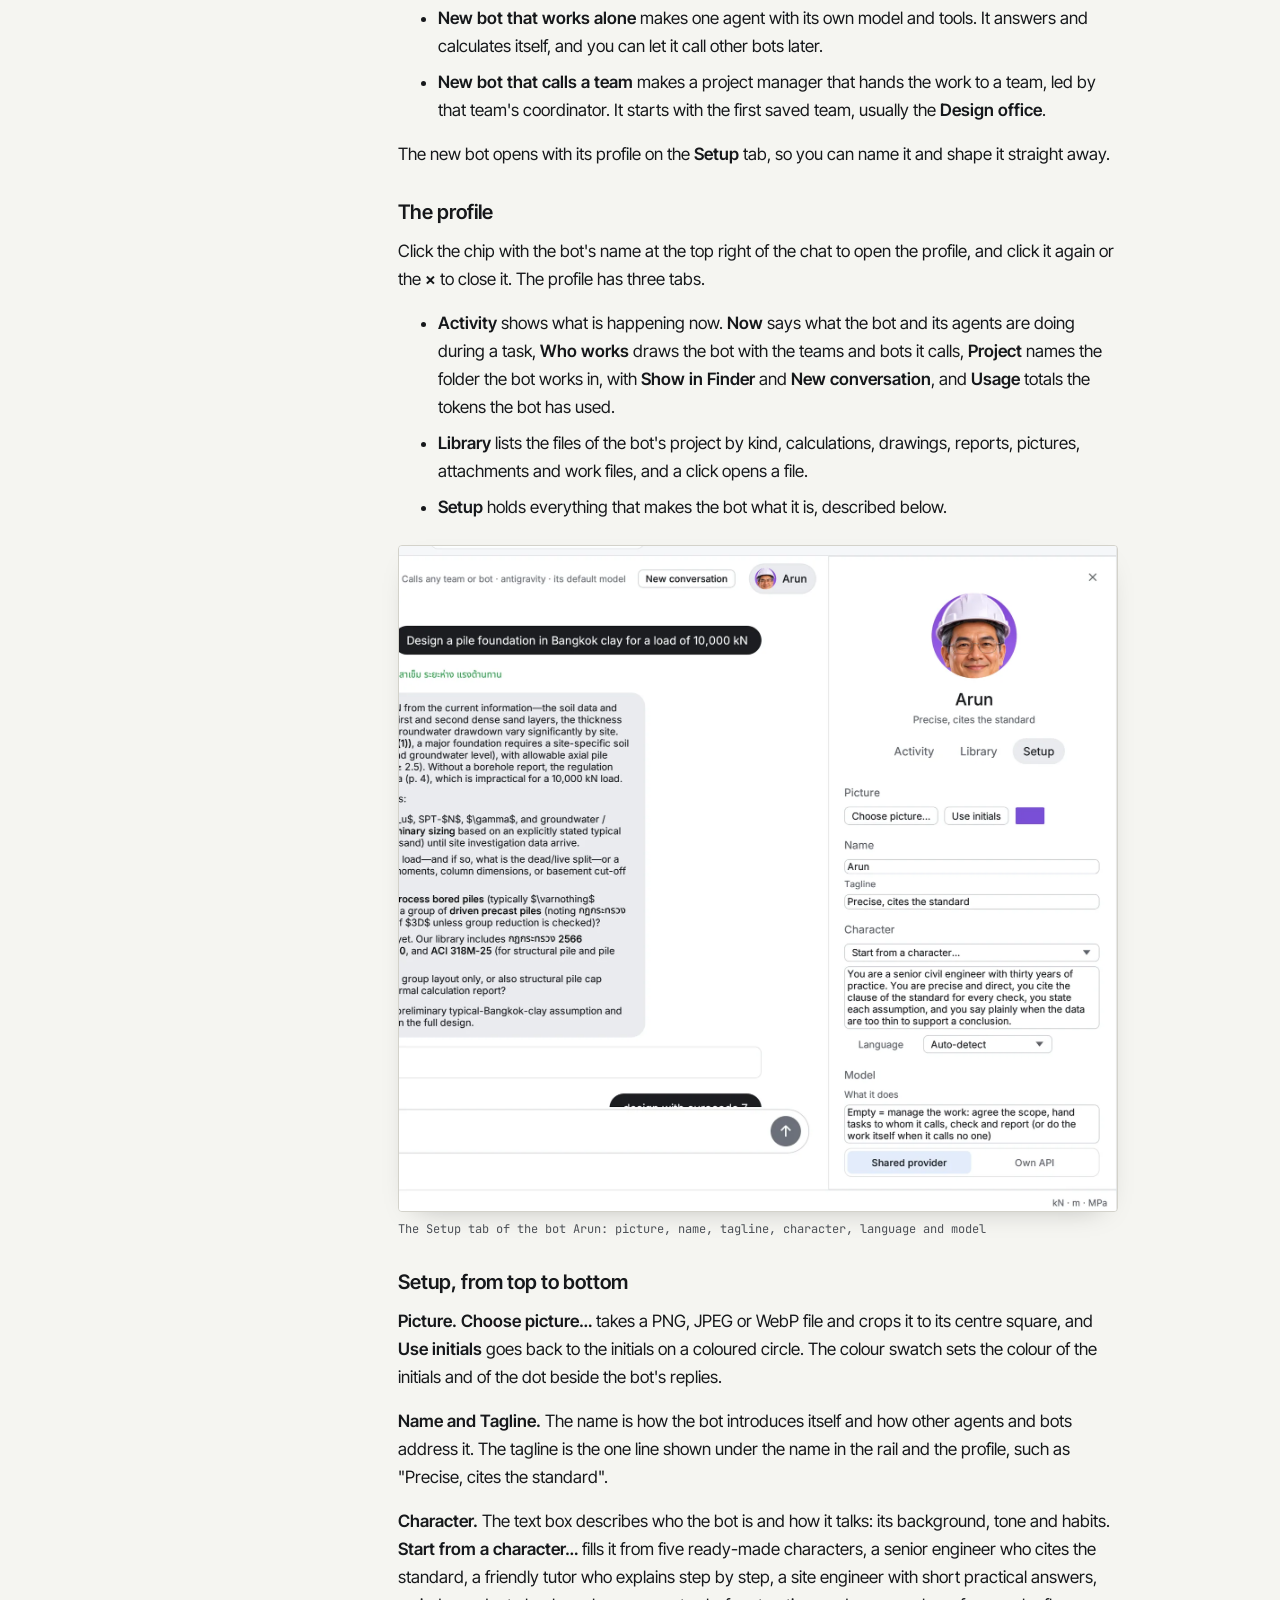
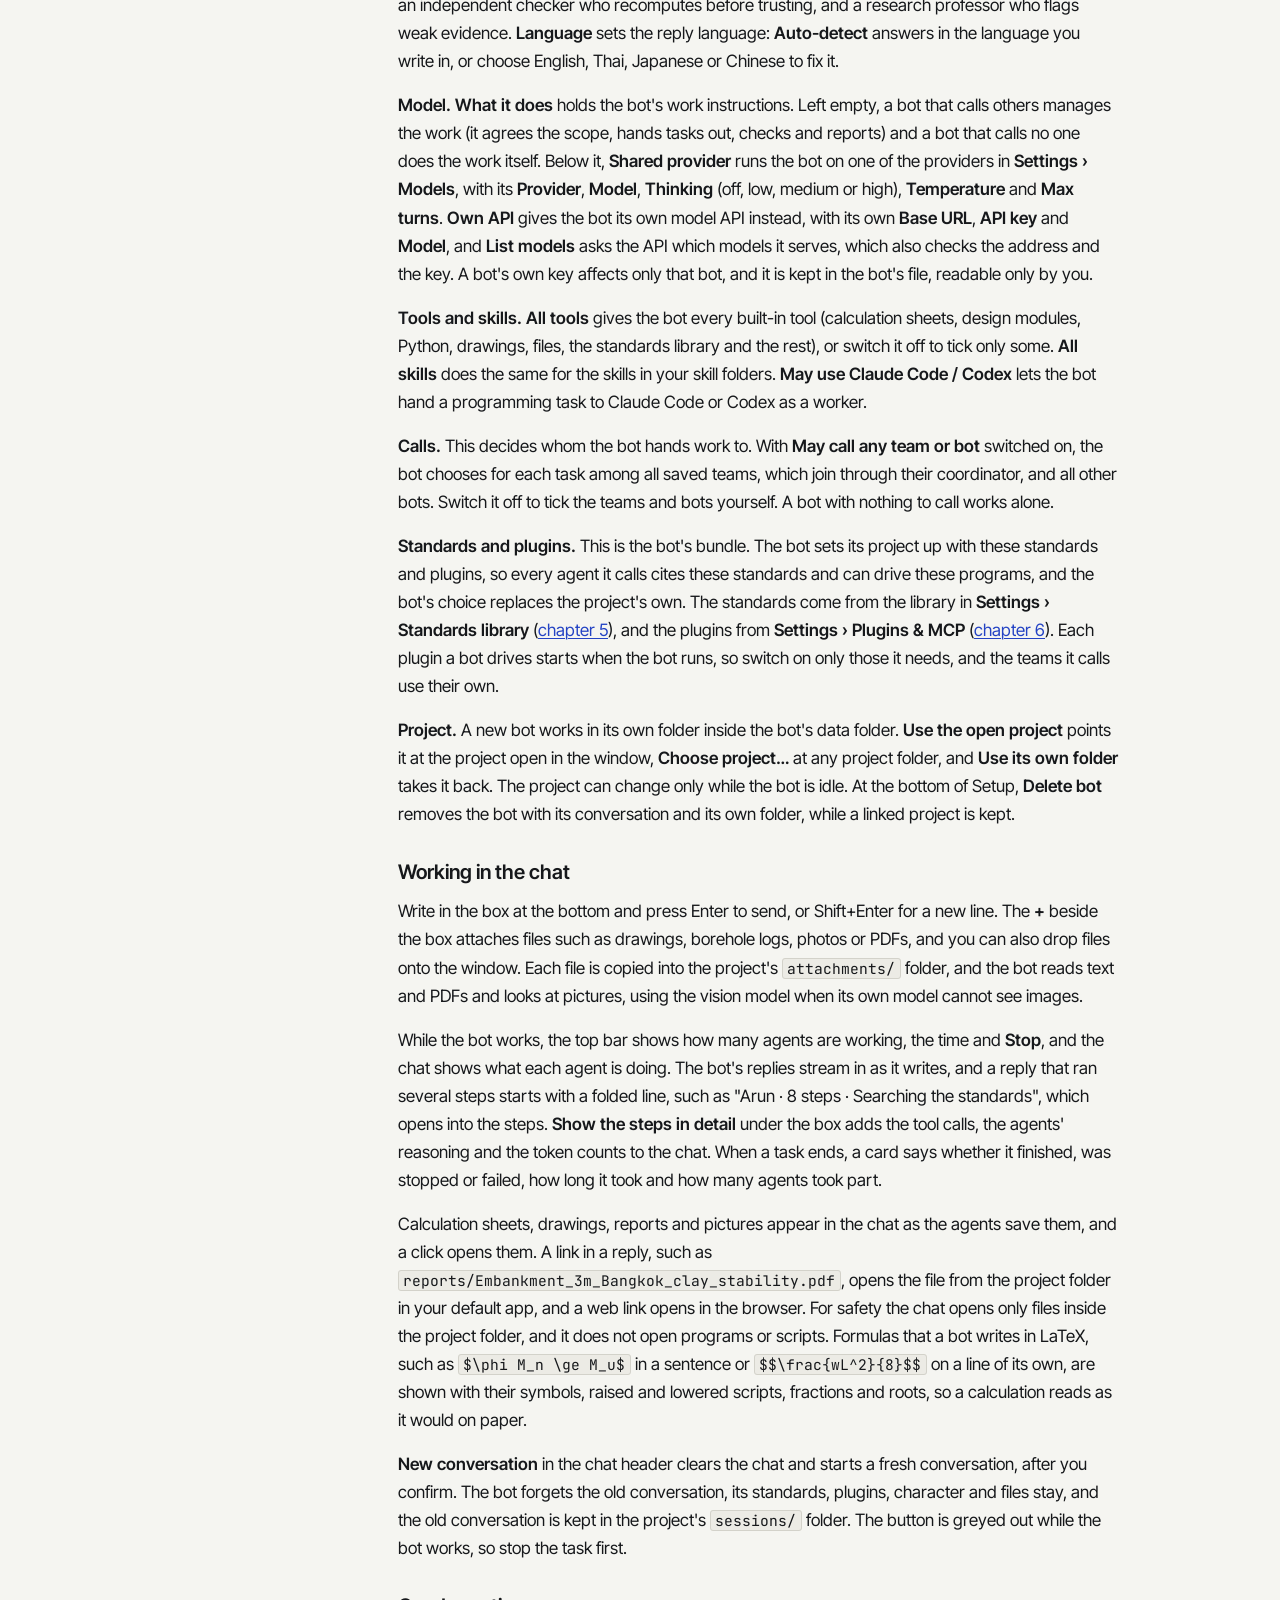
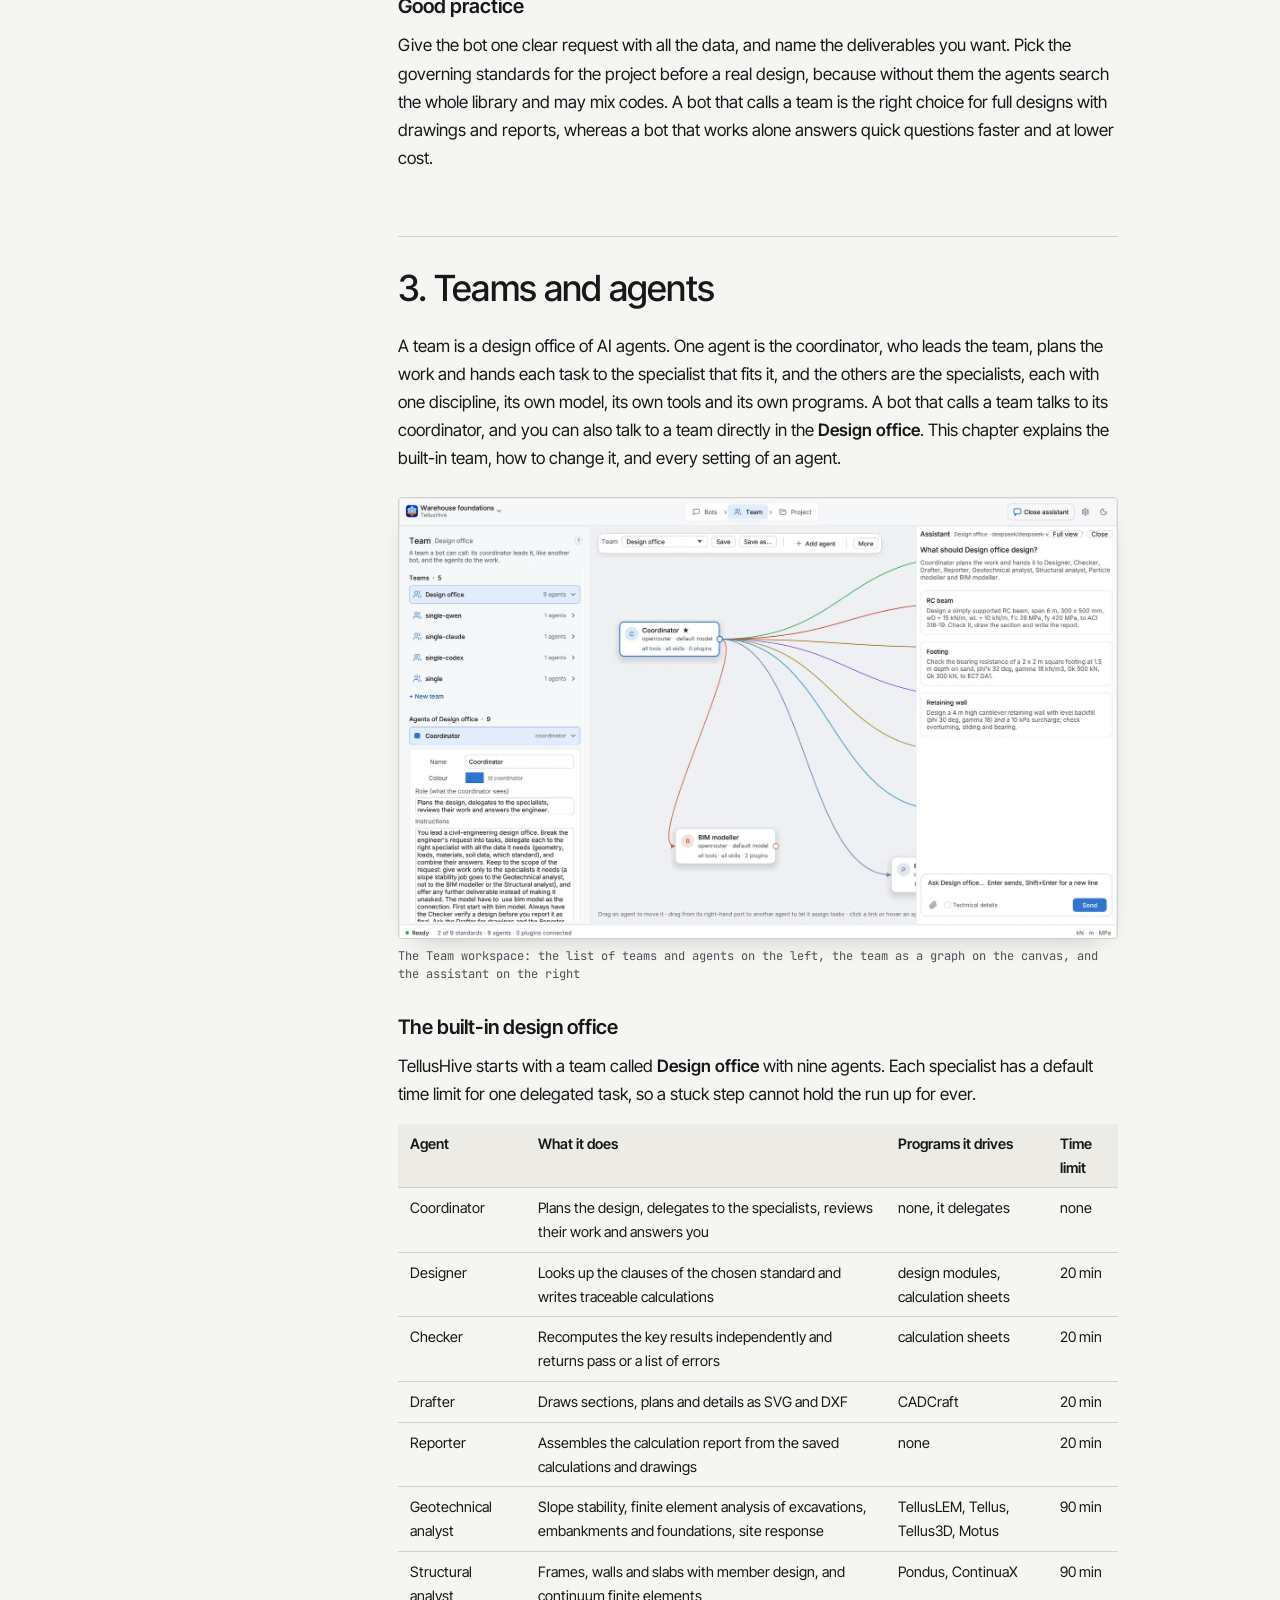
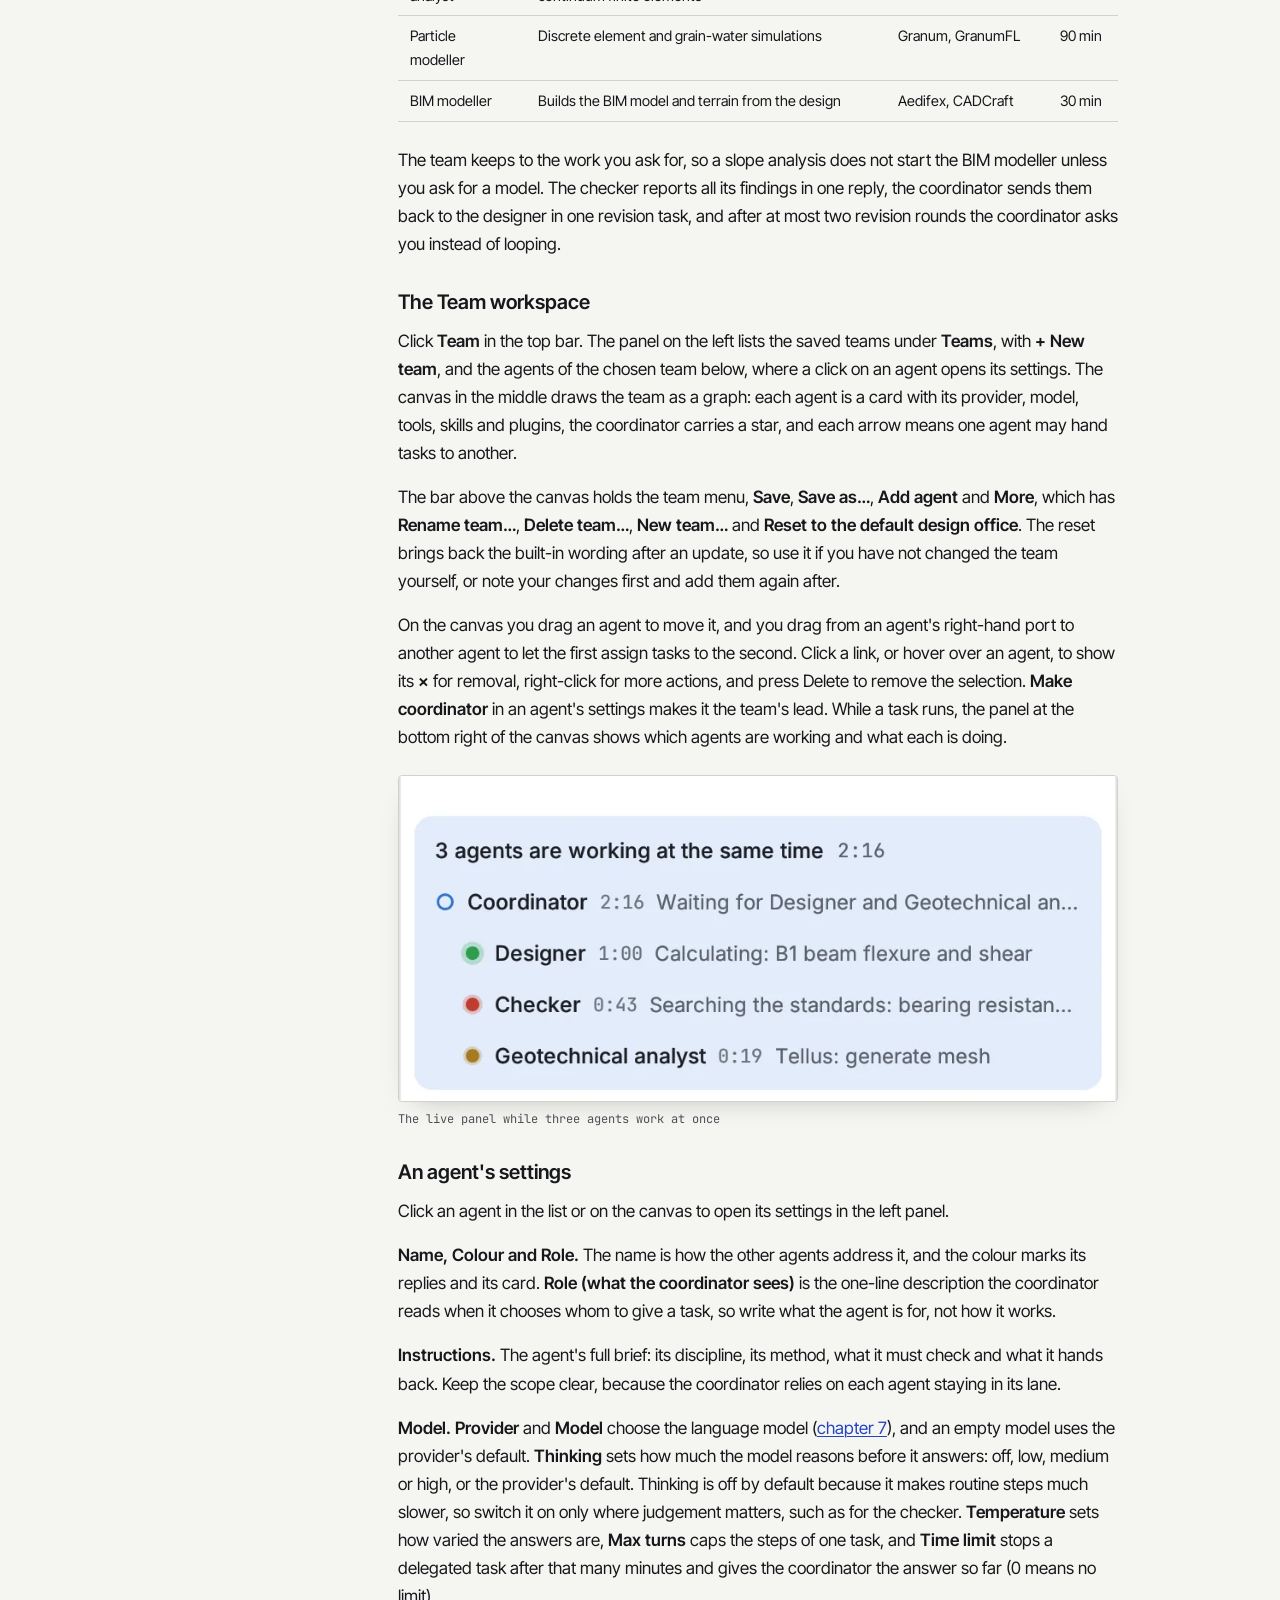
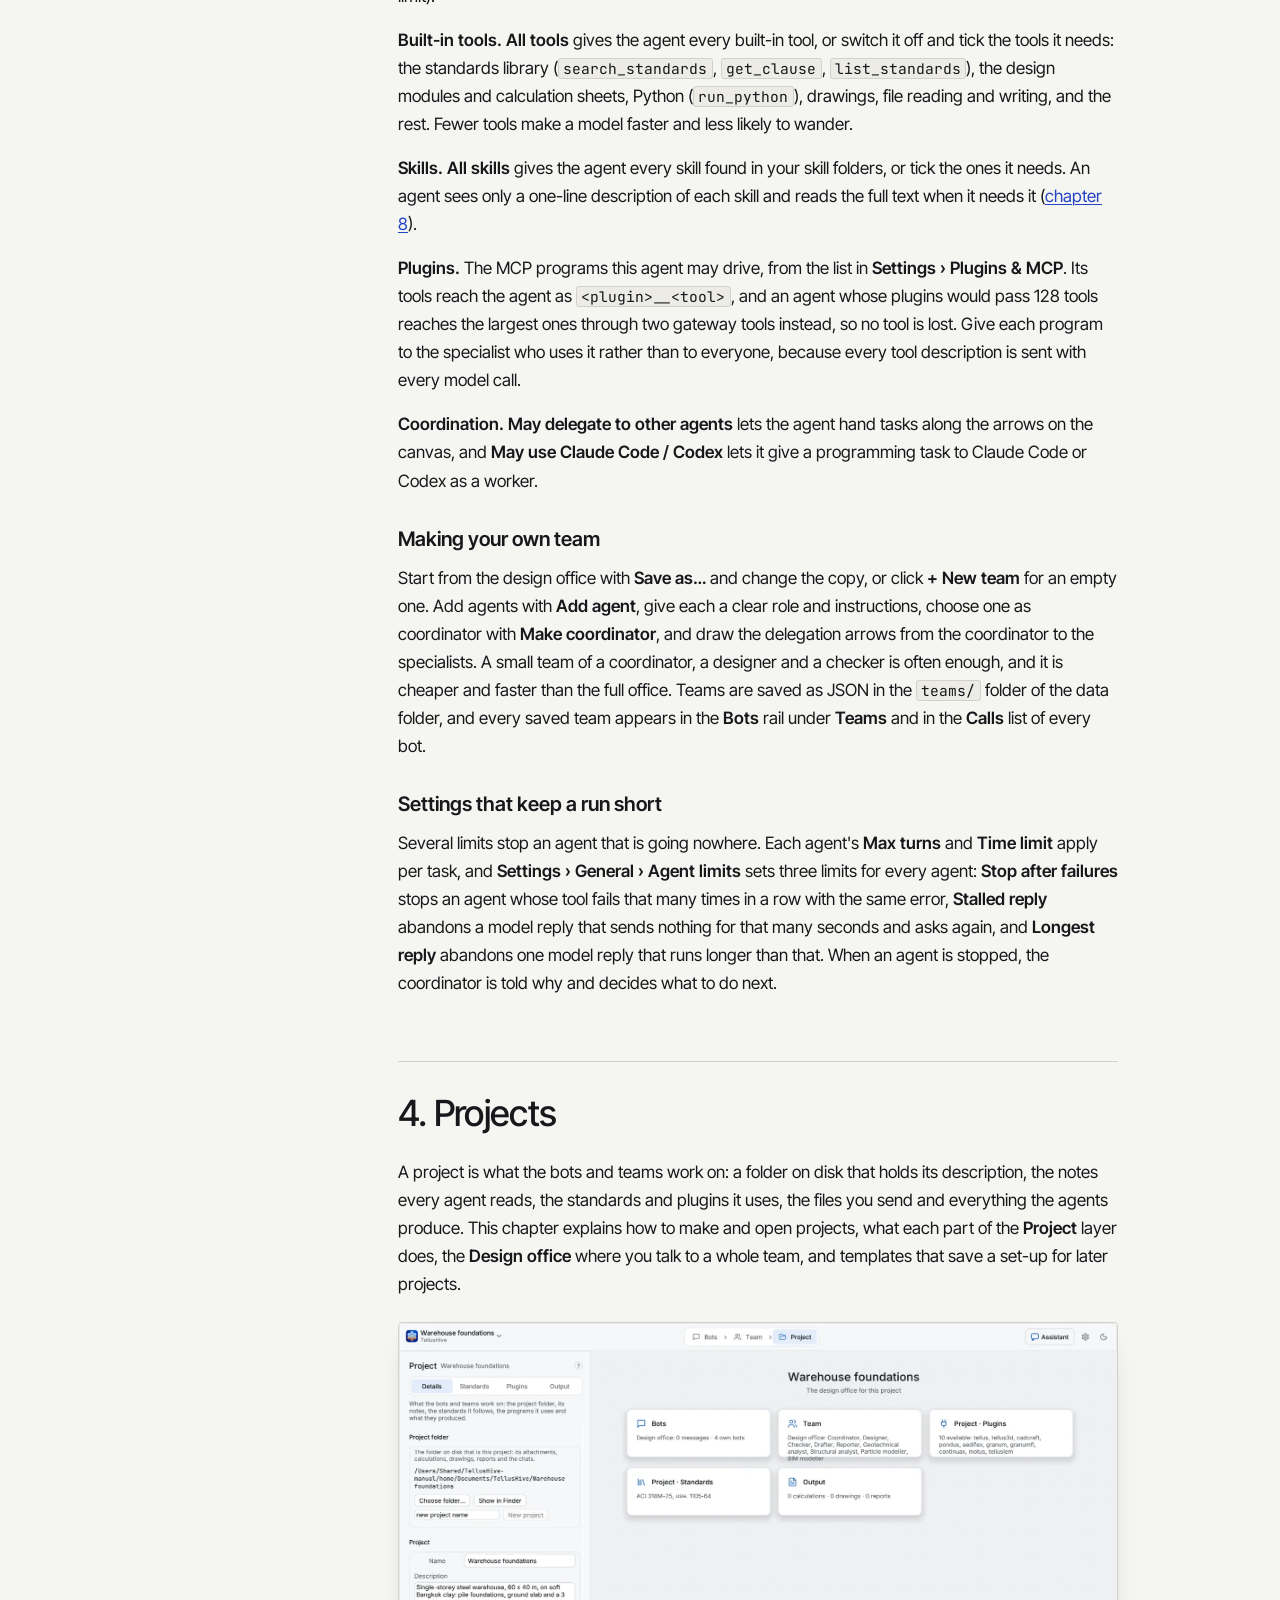
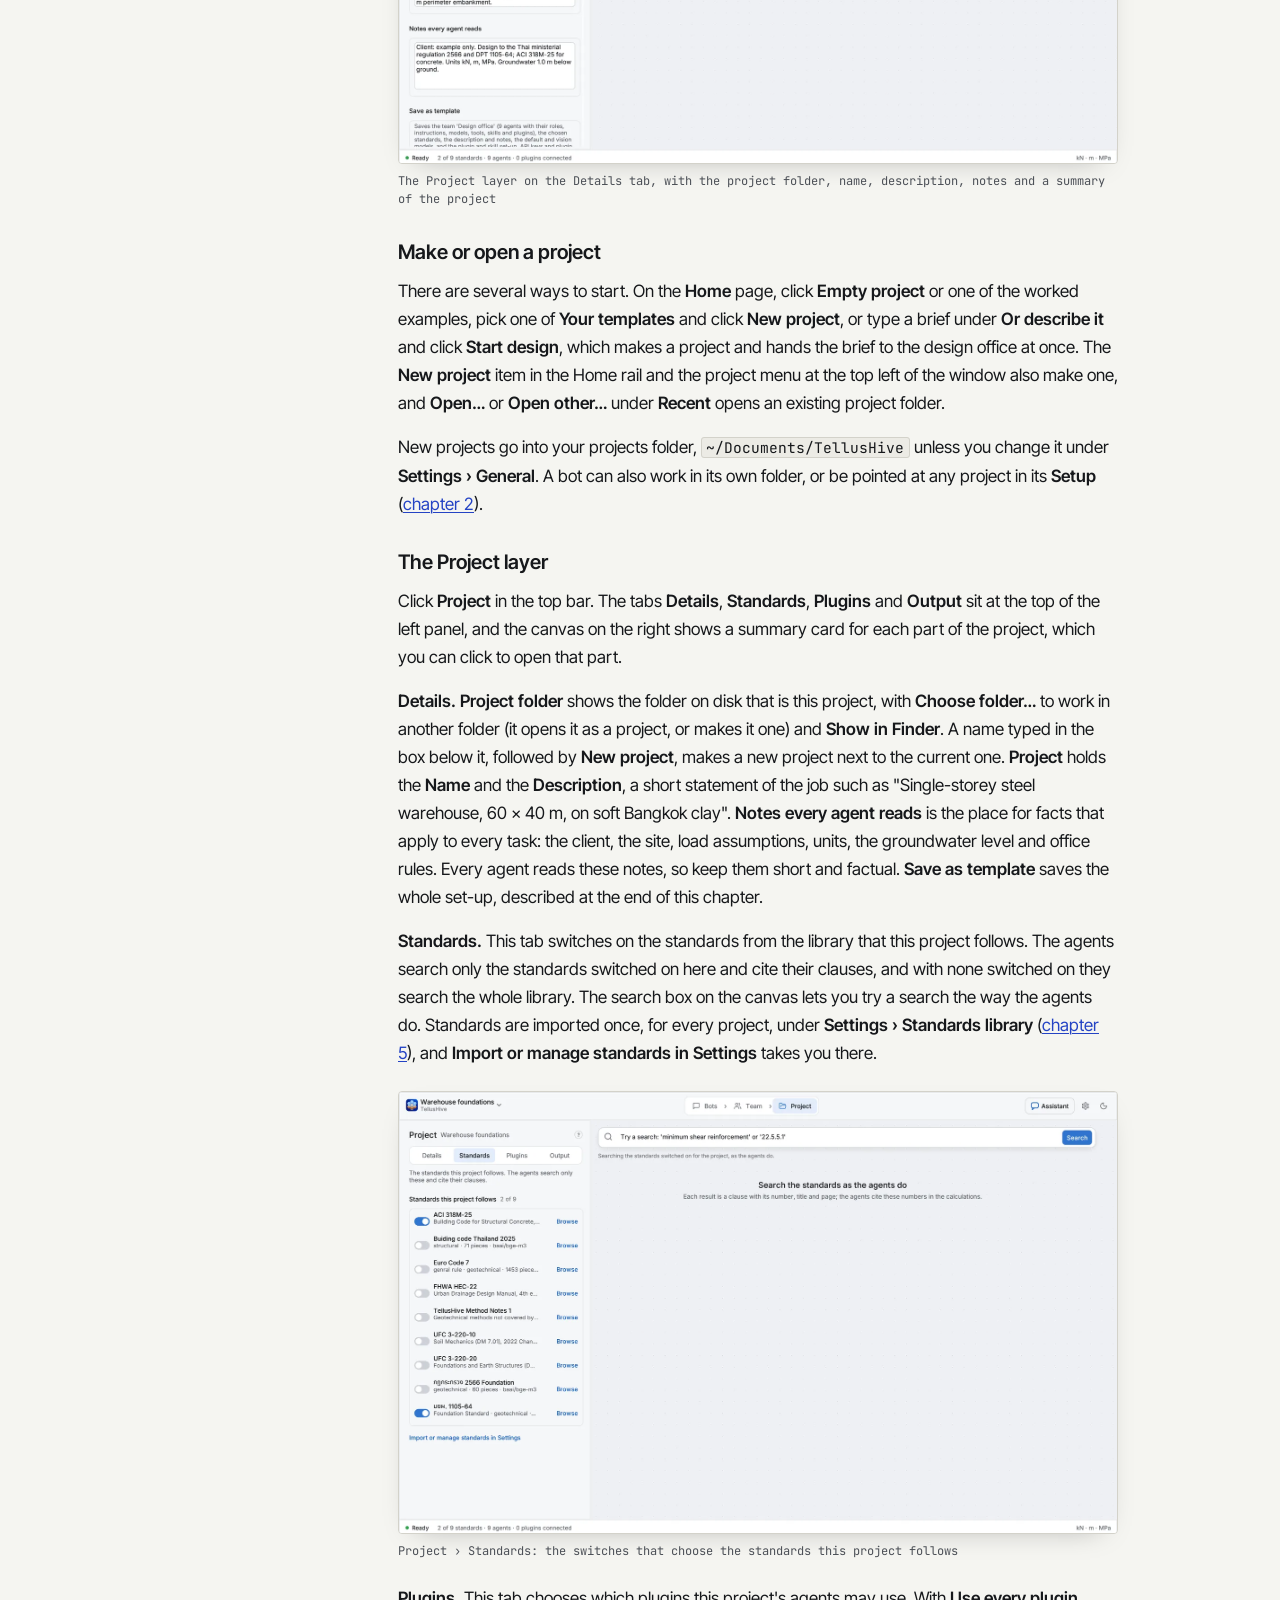
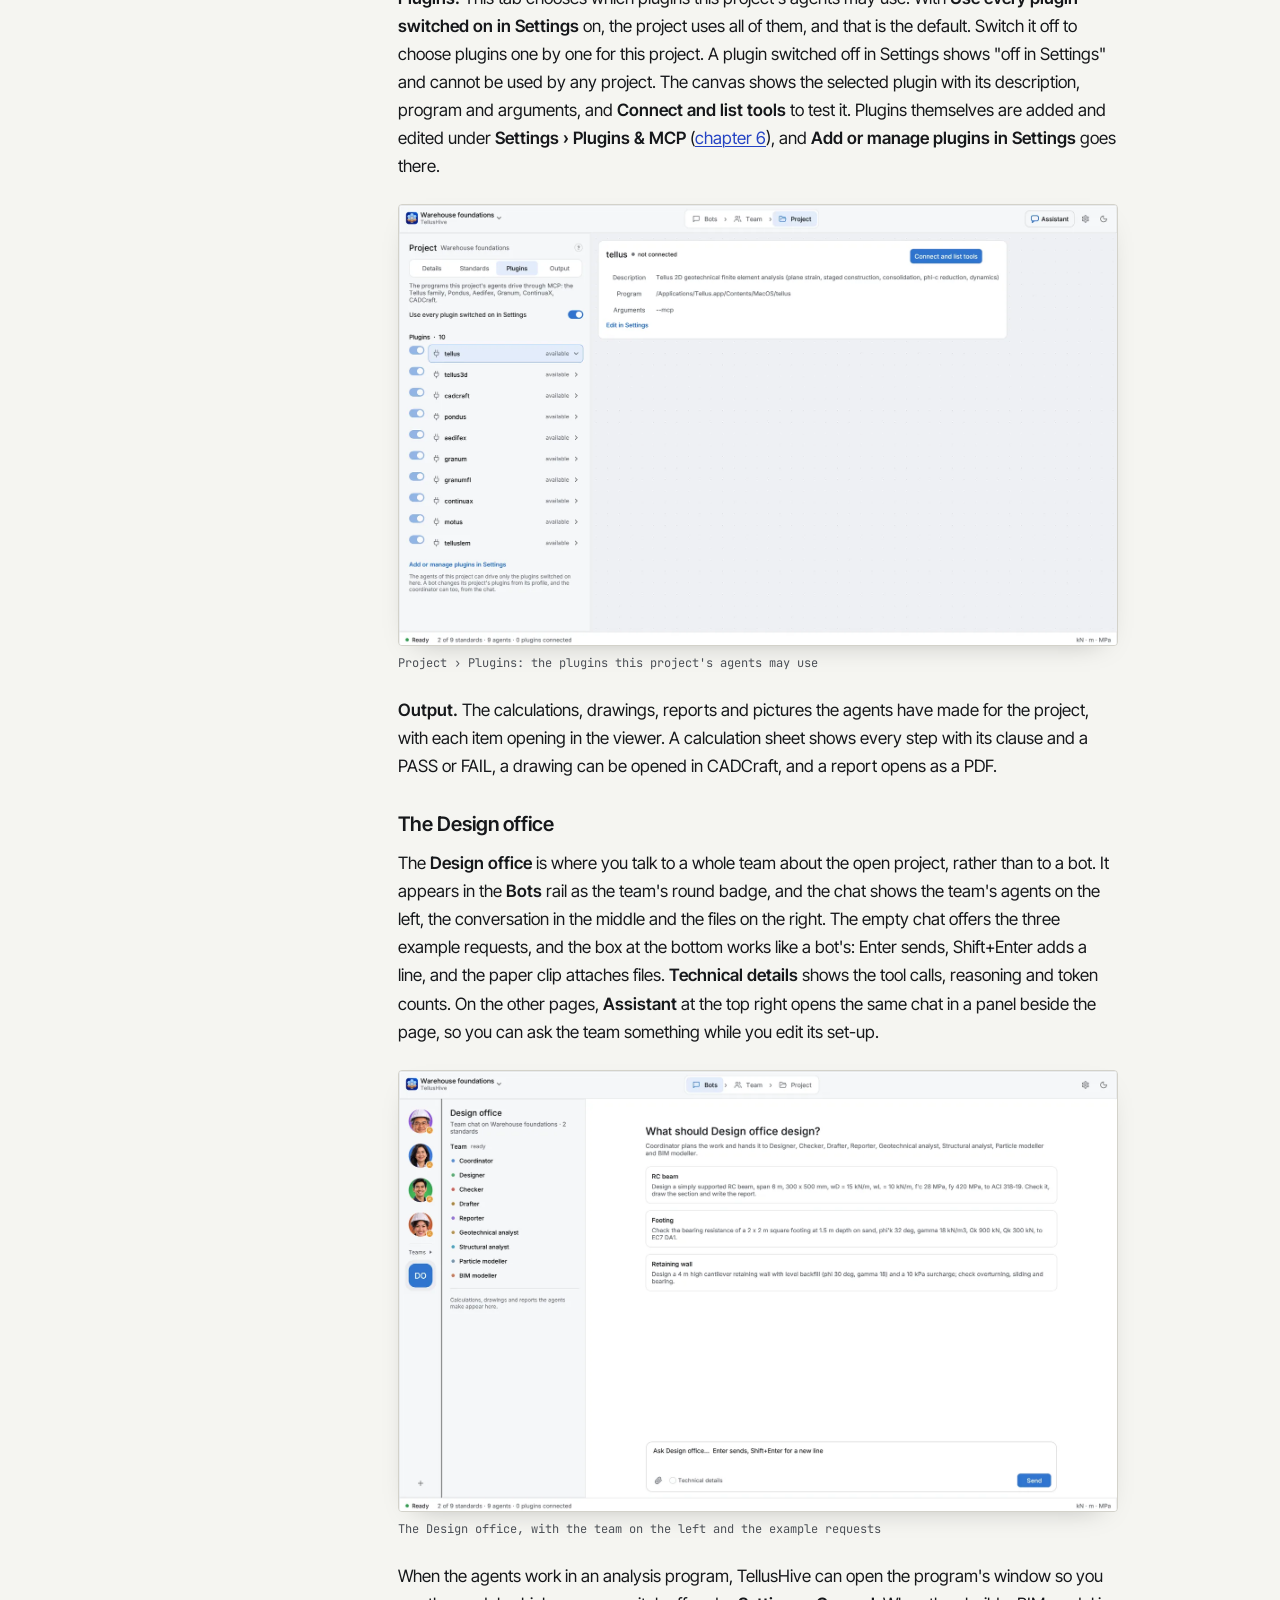
==== commit 4dc92ddf: "Manual for 0.2.2 The manual, its web page and its PDF name 0.2.2 and cover what changed since 0.2.0:" ====
--- a/web/manual/index.html
+++ b/web/manual/index.html
@@ -4,7 +4,7 @@
   <meta charset="utf-8">
   <meta name="viewport" content="width=device-width, initial-scale=1">
   <title>User manual · TellusHive</title>
-  <meta name="description" content="How to use TellusHive 0.2.0: bots, teams and agents, projects, the standards library, plugins and MCP, models and providers, and troubleshooting.">
+  <meta name="description" content="How to use TellusHive 0.2.2: bots, teams and agents, projects, the standards library, plugins and MCP, models and providers, and troubleshooting.">
   <link rel="icon" href="../assets/icon.png">
   <link rel="preconnect" href="https://fonts.googleapis.com">
   <link rel="preconnect" href="https://fonts.gstatic.com" crossorigin>
@@ -22,7 +22,7 @@
     <nav class="bar__nav" aria-label="Site">
       <a class="link" href="../#bots">Bots</a>
       <a class="link" href="../#download">Download</a>
-      <a class="link" href="TellusHive-manual-0.2.0.pdf">PDF</a>
+      <a class="link" href="TellusHive-manual-0.2.2.pdf">PDF</a>
       <a class="link" href="https://github.com/Sompote/TellusHive">GitHub</a>
     </nav>
   </header>
@@ -32,17 +32,17 @@
       <ol><li><a href="#1-getting-started">1. Getting started</a><ol><li><a href="#1-getting-started--install-tellushive">Install TellusHive</a></li><li><a href="#1-getting-started--the-first-start">The first start</a></li><li><a href="#1-getting-started--add-a-model">Add a model</a></li><li><a href="#1-getting-started--how-the-window-is-laid-out">How the window is laid out</a></li><li><a href="#1-getting-started--your-first-design">Your first design</a></li></ol></li><li><a href="#2-bots">2. Bots</a><ol><li><a href="#2-bots--the-bots-workspace">The Bots workspace</a></li><li><a href="#2-bots--make-a-bot">Make a bot</a></li><li><a href="#2-bots--the-profile">The profile</a></li><li><a href="#2-bots--setup-from-top-to-bottom">Setup, from top to bottom</a></li><li><a href="#2-bots--working-in-the-chat">Working in the chat</a></li><li><a href="#2-bots--good-practice">Good practice</a></li></ol></li><li><a href="#3-teams-and-agents">3. Teams and agents</a><ol><li><a href="#3-teams-and-agents--the-built-in-design-office">The built-in design office</a></li><li><a href="#3-teams-and-agents--the-team-workspace">The Team workspace</a></li><li><a href="#3-teams-and-agents--an-agent-s-settings">An agent&#x27;s settings</a></li><li><a href="#3-teams-and-agents--making-your-own-team">Making your own team</a></li><li><a href="#3-teams-and-agents--settings-that-keep-a-run-short">Settings that keep a run short</a></li></ol></li><li><a href="#4-projects">4. Projects</a><ol><li><a href="#4-projects--make-or-open-a-project">Make or open a project</a></li><li><a href="#4-projects--the-project-layer">The Project layer</a></li><li><a href="#4-projects--the-design-office">The Design office</a></li><li><a href="#4-projects--files-in-a-project-folder">Files in a project folder</a></li><li><a href="#4-projects--templates">Templates</a></li></ol></li><li><a href="#5-the-standards-library">5. The standards library</a><ol><li><a href="#5-the-standards-library--where-the-library-lives">Where the library lives</a></li><li><a href="#5-the-standards-library--import-a-standard">Import a standard</a></li><li><a href="#5-the-standards-library--scanned-pdfs">Scanned PDFs</a></li><li><a href="#5-the-standards-library--how-the-library-is-searched">How the library is searched</a></li><li><a href="#5-the-standards-library--office-rules">Office rules</a></li></ol></li><li><a href="#6-plugins-and-mcp">6. Plugins and MCP</a><ol><li><a href="#6-plugins-and-mcp--the-plugin-list">The plugin list</a></li><li><a href="#6-plugins-and-mcp--add-a-plugin">Add a plugin</a></li><li><a href="#6-plugins-and-mcp--test-inspect-and-remove-a-plugin">Test, inspect and remove a plugin</a></li><li><a href="#6-plugins-and-mcp--who-may-use-a-plugin">Who may use a plugin</a></li><li><a href="#6-plugins-and-mcp--let-other-agents-talk-to-your-bots">Let other agents talk to your bots</a></li></ol></li><li><a href="#7-models-and-providers">7. Models and providers</a><ol><li><a href="#7-models-and-providers--the-models-page">The Models page</a></li><li><a href="#7-models-and-providers--the-providers">The providers</a></li><li><a href="#7-models-and-providers--claude-code-codex-and-antigravity-as-a-model">Claude Code, Codex and Antigravity as a model</a></li><li><a href="#7-models-and-providers--your-own-model-on-vllm">Your own model on vLLM</a></li><li><a href="#7-models-and-providers--thinking">Thinking</a></li><li><a href="#7-models-and-providers--a-bot-s-own-api">A bot&#x27;s own API</a></li><li><a href="#7-models-and-providers--token-use">Token use</a></li></ol></li><li><a href="#8-skills-and-general-settings">8. Skills and general settings</a><ol><li><a href="#8-skills-and-general-settings--skills">Skills</a></li><li><a href="#8-skills-and-general-settings--general">General</a></li></ol></li><li><a href="#9-the-cloud-server-and-the-iphone-app">9. The cloud server and the iPhone app</a><ol><li><a href="#9-the-cloud-server-and-the-iphone-app--the-server">The server</a></li><li><a href="#9-the-cloud-server-and-the-iphone-app--a-safe-address">A safe address</a></li><li><a href="#9-the-cloud-server-and-the-iphone-app--the-iphone-app">The iPhone app</a></li></ol></li><li><a href="#10-command-line-data-and-troubleshooting">10. Command line, data and troubleshooting</a><ol><li><a href="#10-command-line-data-and-troubleshooting--commands">Commands</a></li><li><a href="#10-command-line-data-and-troubleshooting--where-tellushive-keeps-its-files">Where TellusHive keeps its files</a></li><li><a href="#10-command-line-data-and-troubleshooting--troubleshooting">Troubleshooting</a></li></ol></li></ol>
     </aside>
     <main id="main" class="man__body">
-      <p class="eyebrow mono">User manual &middot; Version 0.2.0</p>
+      <p class="eyebrow mono">User manual &middot; Version 0.2.2</p>
       <h1 class="man__title">Using TellusHive</h1>
-      <p>This manual explains how to use TellusHive 0.2.0, the open-source design office of AI agents for civil engineers. It walks through the window from the first start to a checked design, and it gives the details of every setting, so you can read it from the beginning or jump to the chapter you need. The screenshots come from the program itself, and the names of buttons and fields are written in <strong>bold</strong> exactly as they appear on screen.</p>
-      <p class="man__pdf"><a class="btn btn--primary" href="TellusHive-manual-0.2.0.pdf" download>Download the manual as PDF</a> <span class="muted mono">35 pages &middot; 7.3 MB</span></p>
+      <p>This manual explains how to use TellusHive 0.2.2, the open-source design office of AI agents for civil engineers. It walks through the window from the first start to a checked design, and it gives the details of every setting, so you can read it from the beginning or jump to the chapter you need. The screenshots come from the program itself, and the names of buttons and fields are written in <strong>bold</strong> exactly as they appear on screen.</p>
+      <p class="man__pdf"><a class="btn btn--primary" href="TellusHive-manual-0.2.2.pdf" download>Download the manual as PDF</a> <span class="muted mono">36 pages &middot; 7.4 MB</span></p>
       <details class="man__mtoc"><summary>Contents</summary><ol><li><a href="#1-getting-started">1. Getting started</a><ol><li><a href="#1-getting-started--install-tellushive">Install TellusHive</a></li><li><a href="#1-getting-started--the-first-start">The first start</a></li><li><a href="#1-getting-started--add-a-model">Add a model</a></li><li><a href="#1-getting-started--how-the-window-is-laid-out">How the window is laid out</a></li><li><a href="#1-getting-started--your-first-design">Your first design</a></li></ol></li><li><a href="#2-bots">2. Bots</a><ol><li><a href="#2-bots--the-bots-workspace">The Bots workspace</a></li><li><a href="#2-bots--make-a-bot">Make a bot</a></li><li><a href="#2-bots--the-profile">The profile</a></li><li><a href="#2-bots--setup-from-top-to-bottom">Setup, from top to bottom</a></li><li><a href="#2-bots--working-in-the-chat">Working in the chat</a></li><li><a href="#2-bots--good-practice">Good practice</a></li></ol></li><li><a href="#3-teams-and-agents">3. Teams and agents</a><ol><li><a href="#3-teams-and-agents--the-built-in-design-office">The built-in design office</a></li><li><a href="#3-teams-and-agents--the-team-workspace">The Team workspace</a></li><li><a href="#3-teams-and-agents--an-agent-s-settings">An agent&#x27;s settings</a></li><li><a href="#3-teams-and-agents--making-your-own-team">Making your own team</a></li><li><a href="#3-teams-and-agents--settings-that-keep-a-run-short">Settings that keep a run short</a></li></ol></li><li><a href="#4-projects">4. Projects</a><ol><li><a href="#4-projects--make-or-open-a-project">Make or open a project</a></li><li><a href="#4-projects--the-project-layer">The Project layer</a></li><li><a href="#4-projects--the-design-office">The Design office</a></li><li><a href="#4-projects--files-in-a-project-folder">Files in a project folder</a></li><li><a href="#4-projects--templates">Templates</a></li></ol></li><li><a href="#5-the-standards-library">5. The standards library</a><ol><li><a href="#5-the-standards-library--where-the-library-lives">Where the library lives</a></li><li><a href="#5-the-standards-library--import-a-standard">Import a standard</a></li><li><a href="#5-the-standards-library--scanned-pdfs">Scanned PDFs</a></li><li><a href="#5-the-standards-library--how-the-library-is-searched">How the library is searched</a></li><li><a href="#5-the-standards-library--office-rules">Office rules</a></li></ol></li><li><a href="#6-plugins-and-mcp">6. Plugins and MCP</a><ol><li><a href="#6-plugins-and-mcp--the-plugin-list">The plugin list</a></li><li><a href="#6-plugins-and-mcp--add-a-plugin">Add a plugin</a></li><li><a href="#6-plugins-and-mcp--test-inspect-and-remove-a-plugin">Test, inspect and remove a plugin</a></li><li><a href="#6-plugins-and-mcp--who-may-use-a-plugin">Who may use a plugin</a></li><li><a href="#6-plugins-and-mcp--let-other-agents-talk-to-your-bots">Let other agents talk to your bots</a></li></ol></li><li><a href="#7-models-and-providers">7. Models and providers</a><ol><li><a href="#7-models-and-providers--the-models-page">The Models page</a></li><li><a href="#7-models-and-providers--the-providers">The providers</a></li><li><a href="#7-models-and-providers--claude-code-codex-and-antigravity-as-a-model">Claude Code, Codex and Antigravity as a model</a></li><li><a href="#7-models-and-providers--your-own-model-on-vllm">Your own model on vLLM</a></li><li><a href="#7-models-and-providers--thinking">Thinking</a></li><li><a href="#7-models-and-providers--a-bot-s-own-api">A bot&#x27;s own API</a></li><li><a href="#7-models-and-providers--token-use">Token use</a></li></ol></li><li><a href="#8-skills-and-general-settings">8. Skills and general settings</a><ol><li><a href="#8-skills-and-general-settings--skills">Skills</a></li><li><a href="#8-skills-and-general-settings--general">General</a></li></ol></li><li><a href="#9-the-cloud-server-and-the-iphone-app">9. The cloud server and the iPhone app</a><ol><li><a href="#9-the-cloud-server-and-the-iphone-app--the-server">The server</a></li><li><a href="#9-the-cloud-server-and-the-iphone-app--a-safe-address">A safe address</a></li><li><a href="#9-the-cloud-server-and-the-iphone-app--the-iphone-app">The iPhone app</a></li></ol></li><li><a href="#10-command-line-data-and-troubleshooting">10. Command line, data and troubleshooting</a><ol><li><a href="#10-command-line-data-and-troubleshooting--commands">Commands</a></li><li><a href="#10-command-line-data-and-troubleshooting--where-tellushive-keeps-its-files">Where TellusHive keeps its files</a></li><li><a href="#10-command-line-data-and-troubleshooting--troubleshooting">Troubleshooting</a></li></ol></li></ol></details>
       <div class="man__note"><strong>Before you rely on a result.</strong> TellusHive is a developer preview, so its settings and file formats may change between versions. The agents calculate to the standards you give them and a second agent checks the work, but they can still be wrong, so check every design yourself before you use it. The agents can also run code and drive programs on your computer, and <a href="https://github.com/Sompote/TellusHive/blob/main/SAFETY.md">SAFETY.md</a> explains what they are allowed to do.</div>
       <section class="ch"><h2 class="ch-title" id="1-getting-started">1. Getting started</h2>
 <p>This chapter takes you from the download to a first answer from a bot. It covers installing the program, giving it a language model to work with, and the parts of the window you will use every day.</p>
 <h3 id="1-getting-started--install-tellushive">Install TellusHive</h3>
-<p>Download the file for your computer from the <a href="https://github.com/Sompote/TellusHive/releases/latest">release page</a>. The macOS download is <code>TellusHive-0.2.0-macos-universal.zip</code>, which runs on both Apple silicon and Intel Macs with macOS 11 or newer, and the Windows download is <code>TellusHive-0.2.0-windows-x64.zip</code> for 64-bit Windows 10 or 11. Neither program is signed by Apple or Microsoft, so the first start needs one extra step.</p>
-<p>On macOS, unzip the file and move <code>TellusHive.app</code> to the Applications folder. Right-click the app and choose <strong>Open</strong> the first time, because a double-click on an unsigned app only shows a warning. If macOS still refuses, run <code>xattr -dr com.apple.quarantine /Applications/TellusHive.app</code> once in Terminal. On Windows, unzip the folder and start <code>tellushive.exe</code>, and if SmartScreen warns, choose <strong>More info</strong> and then <strong>Run anyway</strong>. The Windows build is made on a Mac and has not yet been tested on many Windows computers, so please report what you find.</p>
+<p>Download the file for your computer from the <a href="https://github.com/Sompote/TellusHive/releases/latest">release page</a>. The macOS download is <code>TellusHive-0.2.2-macos-universal.zip</code>, which runs on both Apple silicon and Intel Macs with macOS 11 or newer, and the Windows download is <code>TellusHive-0.2.2-windows-x64.zip</code> for 64-bit Windows 10 or 11. Neither program is signed by Apple or Microsoft, so the first start needs one extra step.</p>
+<p>On macOS, unzip the file and move <code>TellusHive.app</code> to the Applications folder. Right-click the app and choose <strong>Open</strong> the first time, because a double-click on an unsigned app only shows a warning. If macOS still refuses, run <code>xattr -dr com.apple.quarantine /Applications/TellusHive.app</code> once in Terminal. On Windows, unzip the folder and start <code>tellushive.exe</code>, and if SmartScreen warns, choose <strong>More info</strong> and then <strong>Run anyway</strong>. From 0.2.1 the Windows build is made and tested on Windows, and it needs no Visual C++ runtime.</p>
 <p>To build TellusHive from source instead, install <a href="https://rustup.rs">Rust</a>, then run <code>git clone https://github.com/Sompote/TellusHive.git</code>, <code>cd TellusHive</code>, <code>cargo build --release</code> and <code>./target/release/tellushive</code>.</p>
 <h3 id="1-getting-started--the-first-start">The first start</h3>
 <p>TellusHive opens on the <strong>Home</strong> page. On the first start it makes a project called <strong>First project</strong> in your projects folder (<code>~/Documents/TellusHive</code> unless you change it), adds the design office team with its nine agents, and looks for the engineering programs it knows, such as Tellus, Pondus and Aedifex, so they are ready as plugins.</p>
@@ -94,7 +94,7 @@
 <h3 id="2-bots--working-in-the-chat">Working in the chat</h3>
 <p>Write in the box at the bottom and press Enter to send, or Shift+Enter for a new line. The <strong>+</strong> beside the box attaches files such as drawings, borehole logs, photos or PDFs, and you can also drop files onto the window. Each file is copied into the project's <code>attachments/</code> folder, and the bot reads text and PDFs and looks at pictures, using the vision model when its own model cannot see images.</p>
 <p>While the bot works, the top bar shows how many agents are working, the time and <strong>Stop</strong>, and the chat shows what each agent is doing. The bot's replies stream in as it writes, and a reply that ran several steps starts with a folded line, such as "Arun · 8 steps · Searching the standards", which opens into the steps. <strong>Show the steps in detail</strong> under the box adds the tool calls, the agents' reasoning and the token counts to the chat. When a task ends, a card says whether it finished, was stopped or failed, how long it took and how many agents took part.</p>
-<p>Calculation sheets, drawings, reports and pictures appear in the chat as the agents save them, and a click opens them. A link in a reply, such as <code>reports/Embankment_3m_Bangkok_clay_stability.pdf</code>, opens the file from the project folder in your default app, and a web link opens in the browser. For safety the chat opens only files inside the project folder, and it does not open programs or scripts.</p>
+<p>Calculation sheets, drawings, reports and pictures appear in the chat as the agents save them, and a click opens them. A link in a reply, such as <code>reports/Embankment_3m_Bangkok_clay_stability.pdf</code>, opens the file from the project folder in your default app, and a web link opens in the browser. For safety the chat opens only files inside the project folder, and it does not open programs or scripts. Formulas that a bot writes in LaTeX, such as <code>$\phi M_n \ge M_u$</code> in a sentence or <code>$$\frac{wL^2}{8}$$</code> on a line of its own, are shown with their symbols, raised and lowered scripts, fractions and roots, so a calculation reads as it would on paper.</p>
 <p><strong>New conversation</strong> in the chat header clears the chat and starts a fresh conversation, after you confirm. The bot forgets the old conversation, its standards, plugins, character and files stay, and the old conversation is kept in the project's <code>sessions/</code> folder. The button is greyed out while the bot works, so stop the task first.</p>
 <h3 id="2-bots--good-practice">Good practice</h3>
 <p>Give the bot one clear request with all the data, and name the deliverables you want. Pick the governing standards for the project before a real design, because without them the agents search the whole library and may mix codes. A bot that calls a team is the right choice for full designs with drawings and reports, whereas a bot that works alone answers quick questions faster and at lower cost.</p></section><section class="ch"><h2 class="ch-title" id="3-teams-and-agents">3. Teams and agents</h2>
@@ -394,7 +394,7 @@
 </table></div>
 <p>A key typed into <strong>API key</strong> is saved in <code>settings.json</code>, which only your user account can read, and a key in the environment variable named under <strong>Key variable</strong> works without being saved anywhere.</p>
 <h3 id="7-models-and-providers--claude-code-codex-and-antigravity-as-a-model">Claude Code, Codex and Antigravity as a model</h3>
-<p>Any agent or bot can run on Claude Code, Codex or Antigravity instead of a model API. Choose the provider <code>claude-code</code>, <code>codex</code> or <code>antigravity</code> for it, and it uses your subscription with no API key. The model name is optional: <code>sonnet</code>, <code>opus</code> or <code>haiku</code> for Claude Code, or empty for the program's default. The program receives the agent's own tools through TellusHive's MCP server, so it calculates, searches the standards and drives plugins like any other agent, and every call is logged in the project's <code>sessions/</code> folder.</p>
+<p>Any agent or bot can run on Claude Code, Codex or Antigravity instead of a model API. Choose the provider <code>claude-code</code>, <code>codex</code> or <code>antigravity</code> for it, and it uses your subscription with no API key. The model name is optional: <code>sonnet</code>, <code>opus</code> or <code>haiku</code> for Claude Code, or empty for the program's default. The program receives the agent's own tools through TellusHive's MCP server, so it calculates, searches the standards and drives plugins like any other agent, and every call is logged in the project's <code>sessions/</code> folder. A plugin that a bot on Antigravity switches on from the chat reaches it from the next message, and the tool server writes which plugins it served, and why one failed, to the project's <code>sessions/mcp-server.log</code>.</p>
 <p><strong>Settings › Coding agents</strong> holds the settings of the three programs. Each has <strong>Enabled</strong>, <strong>Program</strong> (empty searches the usual places, and the line under the title says where it was found), <strong>Arguments</strong> and <strong>Time limit</strong>. For Claude Code and Codex, <strong>Use my Claude subscription</strong> and <strong>Use my ChatGPT subscription</strong> remove <code>ANTHROPIC_API_KEY</code> or <code>OPENAI_API_KEY</code> from the program's environment, so a key in your shell does not override the login. Claude Code runs with <code>--permission-mode acceptEdits</code> by default, which lets it edit files in the project's work folder but not run shell commands, and Codex runs in its workspace-write sandbox.</p>
 <figure><img src="images/settings-coding-agents.webp" alt="Settings › Coding agents: Claude Code, Codex and Antigravity" loading="lazy" decoding="async"><figcaption>Settings › Coding agents: Claude Code, Codex and Antigravity</figcaption></figure>
 <p>These programs are much slower per step than a model API, because each step starts the program with its own large system prompt, so they suit programming tasks and careful checks better than routine design steps. A team can mix providers freely, for example a coordinator on Claude Code that delegates to a designer on DeepSeek.</p>
@@ -421,7 +421,7 @@
 <figure><img src="images/settings-general.webp" alt="Settings › General: projects folder, models, Python, agent limits and appearance" loading="lazy" decoding="async"><figcaption>Settings › General: projects folder, models, Python, agent limits and appearance</figcaption></figure>
 <p><strong>Projects.</strong> <strong>Folder</strong> is where new projects are made, <code>~/Documents/TellusHive</code> by default.</p>
 <p><strong>Models.</strong> <strong>Open the program's window when the agents work in a model</strong> opens the window of an analysis program so you see the model the agents build. Aedifex follows the agents live, whereas Pondus, Tellus and Tellus3D open when the task ends, and you can open them again from <strong>Models</strong> to see a newer state.</p>
-<p><strong>Python.</strong> <strong>Python interpreter</strong> chooses the Python that the <code>run_python</code> tool uses to run scripts in the project's <code>work/</code> folder. Empty uses the first <code>python3</code> found, and the line below names it. Install the packages your scripts need, such as NumPy or SciPy, into that interpreter. An agent can run Python only if <code>run_python</code> is switched on for it in <strong>Team</strong>.</p>
+<p><strong>Python.</strong> <strong>Python interpreter</strong> chooses the Python that the <code>run_python</code> tool uses to run scripts in the project's <code>work/</code> folder. Empty uses the first <code>python3</code> found, and the line below names it. On Windows, empty finds Python from python.org, conda (Miniconda, Miniforge or Anaconda) and the Microsoft Store, preferring the newest python.org install and taking a Store install last. Install the packages your scripts need, such as NumPy or SciPy, into that interpreter. An agent can run Python only if <code>run_python</code> is switched on for it in <strong>Team</strong>.</p>
 <p><strong>Agent limits.</strong> <strong>Stop after failures</strong> stops an agent whose tool fails this many times in a row with the same error, and tells the coordinator why (0 never stops). <strong>Stalled reply</strong> abandons a model reply that sends nothing for this many seconds and asks again (0 waits for ever). <strong>Longest reply</strong> abandons one model reply that runs longer than this many minutes and asks again (0 sets no limit). The time limit of a whole delegated task is set per agent in <strong>Team</strong>.</p>
 <p><strong>Appearance.</strong> <strong>Dark theme</strong> switches the window to dark colours, and the moon at the top right of the window does the same.</p>
 <p>All settings are saved in <code>settings.json</code> in the data folder, and the bottom of the settings rail shows its path.</p></section><section class="ch"><h2 class="ch-title" id="9-the-cloud-server-and-the-iphone-app">9. The cloud server and the iPhone app</h2>
@@ -454,6 +454,7 @@
 <p><strong>A plugin shows failed.</strong> Open <strong>Settings › Plugins &amp; MCP</strong>, select it, and read the red message and the <strong>Server log</strong>. The usual causes are a program that is not at the path given (install it and click <strong>Find installed programs again</strong>, or correct <strong>Program</strong>), a missing <code>--mcp</code> argument, or an HTTP endpoint that needs a header such as <code>Authorization</code>. A plugin you do not have can simply be switched off.</p>
 <p><strong>The agents cite nothing, or cite the wrong standard.</strong> Check that the project follows the right standards under <strong>Project › Standards</strong>, and try the same question in the search box there. If the library has no matching clause, import the standard, and if the clauses come back badly split, import a cleaned-up Markdown copy (<a href="#5-the-standards-library">chapter 5</a>).</p>
 <p><strong>A run takes too long.</strong> Turn thinking off for routine agents, give each agent only the tools and plugins it uses, set a <strong>Time limit</strong> per agent in <strong>Team</strong>, and check the limits under <strong>Settings › General</strong>. A bot that works alone answers small questions much faster than a whole team.</p>
+<p><strong>An agent cannot save a file on Windows.</strong> Windows cannot store a file name that contains <code>< > : " | ? *</code>, that is a device name such as <code>CON</code> or <code>NUL</code>, or that ends in a dot or a space, so TellusHive refuses such a name with the reason and the agent picks another one. Ask the agent to rename the file if it keeps trying.</p>
 <p><strong>A link in the chat does not open.</strong> The chat opens only files inside the project folder that exist, and it never opens programs or scripts. The message above the message box says why a link was refused, and you can always open the file from the project folder with <strong>Show in Finder</strong>.</p>
 <p><strong>New conversation is greyed out.</strong> The bot is still working. Stop the task with <strong>Stop</strong> in the top bar, then start the new conversation.</p>
 <p><strong>Something else.</strong> Report it at <a href="https://github.com/Sompote/TellusHive/issues">github.com/Sompote/TellusHive/issues</a> with what you did, what you expected and what happened, and attach the relevant lines of the session log if you can.</p></section>
